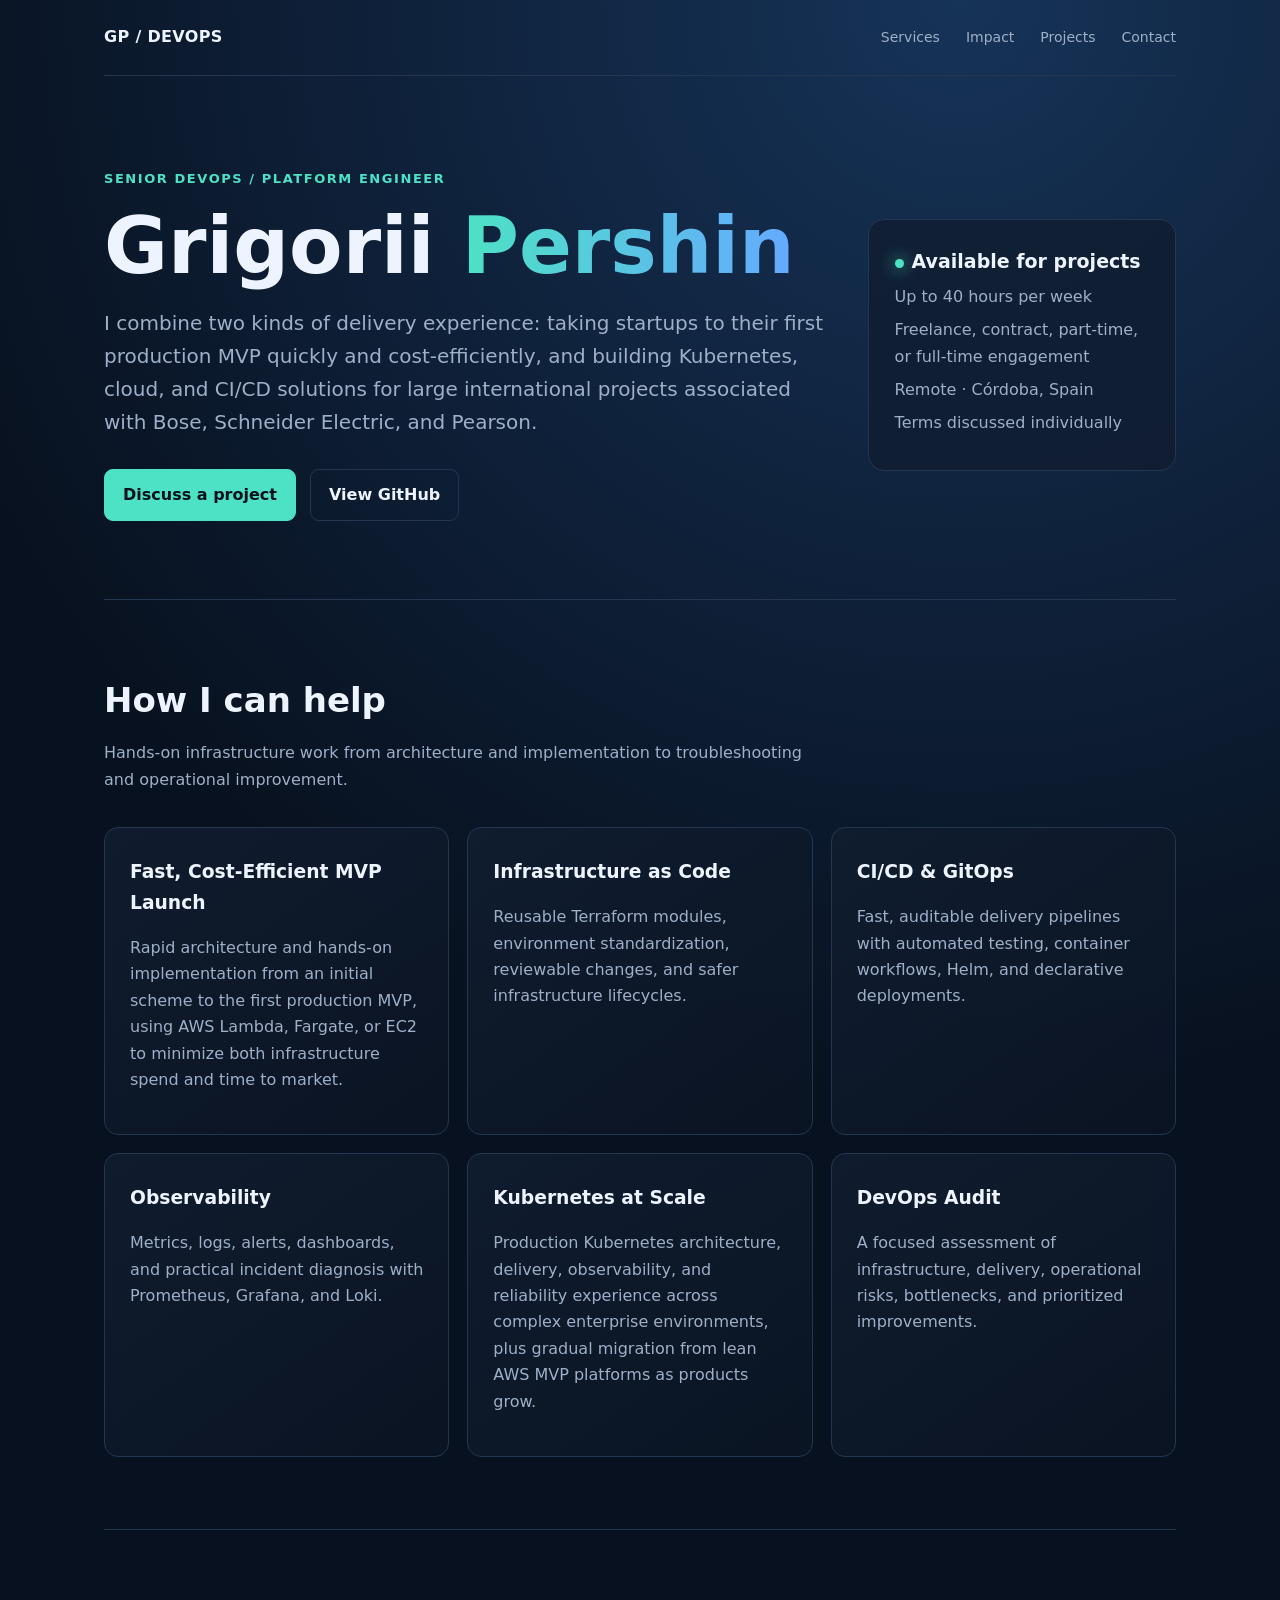
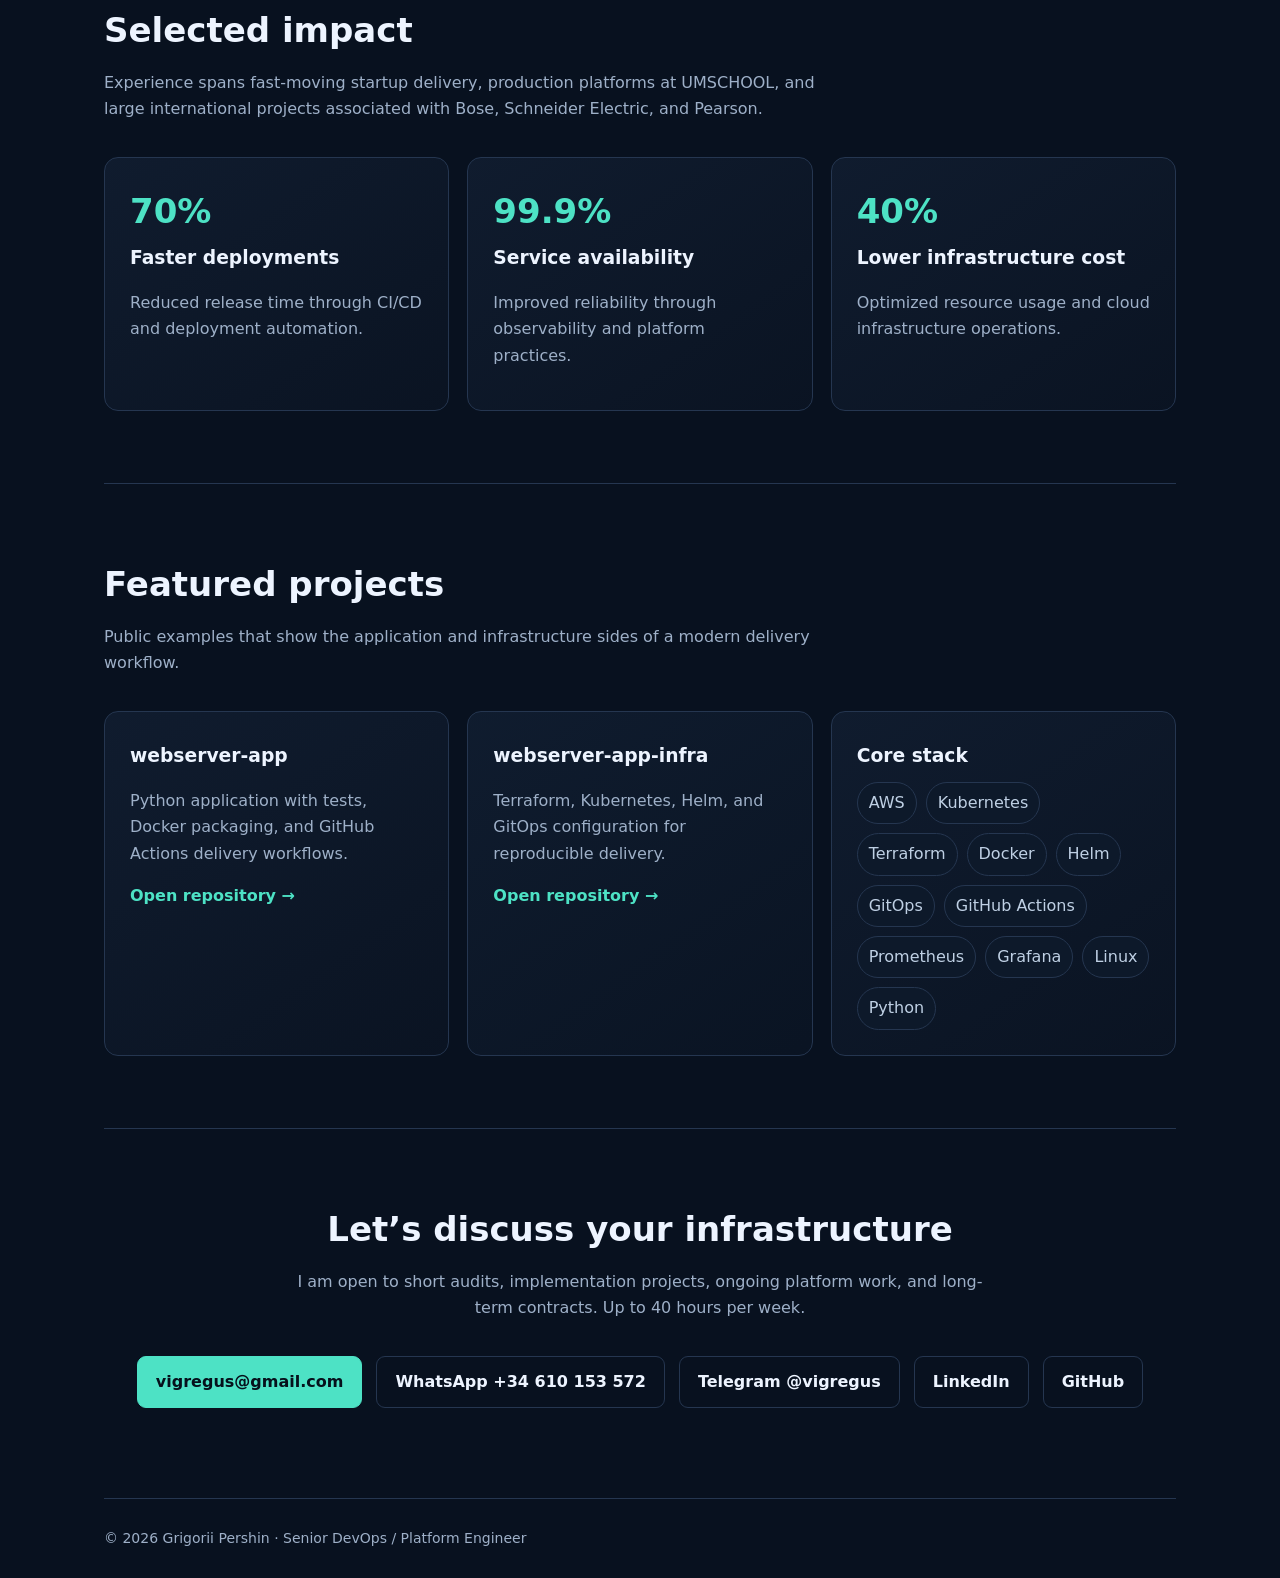
==== index.html @ 8f8af5b8 "Add direct WhatsApp contact" ====
<!doctype html>
<html lang="en">
<head>
  <meta charset="utf-8">
  <meta name="viewport" content="width=device-width,initial-scale=1">
  <meta name="description" content="Grigorii Pershin helps startups launch cost-efficient AWS MVPs fast and delivers enterprise Kubernetes, Terraform, CI/CD, GitOps, and platform engineering solutions.">
  <meta name="keywords" content="DevOps engineer, Platform Engineer, AWS MVP, Kubernetes consultant, Terraform, GitOps, CI/CD, AWS Lambda, AWS Fargate, EC2, cloud cost optimization, startup infrastructure">
  <meta name="author" content="Grigorii Pershin">
  <meta name="robots" content="index,follow,max-image-preview:large,max-snippet:-1,max-video-preview:-1">
  <link rel="canonical" href="https://vigregus.github.io/">
  <meta property="og:type" content="website">
  <meta property="og:url" content="https://vigregus.github.io/">
  <meta property="og:title" content="Grigorii Pershin — DevOps & Platform Engineer">
  <meta property="og:description" content="Fast, cost-efficient AWS MVP launches and enterprise Kubernetes platform engineering.">
  <meta property="og:site_name" content="Grigorii Pershin DevOps Portfolio">
  <meta name="twitter:card" content="summary">
  <meta name="twitter:title" content="Grigorii Pershin — DevOps & Platform Engineer">
  <meta name="twitter:description" content="Fast, cost-efficient AWS MVP launches and enterprise Kubernetes platform engineering.">
  <title>Grigorii Pershin — DevOps & Platform Engineer</title>
  <script type="application/ld+json">
  {
    "@context": "https://schema.org",
    "@type": ["Person", "ProfessionalService"],
    "name": "Grigorii Pershin",
    "url": "https://vigregus.github.io/",
    "email": "mailto:vigregus@gmail.com",
    "jobTitle": "Senior DevOps / Platform Engineer",
    "address": {"@type": "PostalAddress", "addressLocality": "Córdoba", "addressCountry": "ES"},
    "sameAs": ["https://github.com/vigregus", "https://www.linkedin.com/in/grigoriypershin/", "https://t.me/vigregus"],
    "knowsAbout": ["AWS", "AWS Lambda", "AWS Fargate", "Amazon EC2", "Kubernetes", "Terraform", "GitOps", "CI/CD", "Cloud cost optimization", "Platform engineering", "Observability"],
    "description": "Senior DevOps and Platform Engineer helping startups reach production MVP quickly with minimal AWS infrastructure cost and delivering Kubernetes solutions for complex enterprise environments.",
    "areaServed": "Worldwide",
    "availableLanguage": ["English", "Russian"]
  }
  </script>
  <style>
    :root{--bg:#08111f;--panel:#101d30;--text:#edf4ff;--muted:#9eb0c8;--line:#253650;--cyan:#4de2c5;--blue:#65a9ff;--max:1120px}*{box-sizing:border-box}html{scroll-behavior:smooth}body{margin:0;background:radial-gradient(circle at 75% 0,#163358 0,transparent 33%),var(--bg);color:var(--text);font:16px/1.65 Inter,ui-sans-serif,system-ui,-apple-system,BlinkMacSystemFont,"Segoe UI",sans-serif}a{color:inherit;text-decoration:none}.wrap{max-width:var(--max);margin:auto;padding:0 24px}nav{height:76px;display:flex;align-items:center;justify-content:space-between;border-bottom:1px solid var(--line)}.brand{font-weight:800;letter-spacing:.02em}.navlinks{display:flex;gap:26px;color:var(--muted);font-size:14px}.hero{padding:92px 0 78px;display:grid;grid-template-columns:1.4fr .6fr;gap:44px;align-items:center}.eyebrow{color:var(--cyan);font-weight:700;letter-spacing:.12em;text-transform:uppercase;font-size:13px}.hero h1{font-size:clamp(42px,7vw,78px);line-height:1.02;margin:18px 0}.gradient{background:linear-gradient(90deg,var(--cyan),var(--blue));-webkit-background-clip:text;color:transparent}.lead{max-width:760px;color:var(--muted);font-size:20px}.buttons{display:flex;gap:14px;flex-wrap:wrap;margin-top:30px}.btn{padding:12px 18px;border-radius:9px;border:1px solid var(--line);font-weight:700}.btn.primary{background:var(--cyan);border-color:var(--cyan);color:#06111c}.status{padding:26px;border:1px solid var(--line);background:rgba(16,29,48,.82);border-radius:16px}.status b{display:block;font-size:19px}.status p{color:var(--muted);margin:7px 0}.dot{display:inline-block;width:9px;height:9px;border-radius:50%;background:var(--cyan);box-shadow:0 0 16px var(--cyan);margin-right:8px}section{padding:72px 0;border-top:1px solid var(--line)}h2{font-size:34px;margin:0 0 12px}.section-intro{color:var(--muted);max-width:720px;margin:0 0 34px}.grid{display:grid;grid-template-columns:repeat(3,1fr);gap:18px}.card{padding:25px;border:1px solid var(--line);border-radius:14px;background:linear-gradient(145deg,rgba(16,29,48,.92),rgba(10,20,35,.92))}.card h3{margin:4px 0 10px}.card p,.card li{color:var(--muted)}.card ul{padding-left:18px}.metric{font-size:34px;font-weight:800;color:var(--cyan)}.tags{display:flex;flex-wrap:wrap;gap:9px}.tag{padding:7px 11px;border:1px solid var(--line);border-radius:999px;color:#bfd0e4;background:#0d192a}.project{grid-column:span 1}.project a{color:var(--cyan);font-weight:700}.contact{text-align:center;padding-bottom:90px}.contact .buttons{justify-content:center}footer{padding:28px 0;color:var(--muted);border-top:1px solid var(--line);font-size:14px}@media(max-width:820px){.hero{grid-template-columns:1fr;padding-top:65px}.grid{grid-template-columns:1fr}.navlinks{display:none}}
  </style>
</head>
<body>
  <div class="wrap">
    <nav><a class="brand" href="#top">GP / DEVOPS</a><div class="navlinks"><a href="#services">Services</a><a href="#impact">Impact</a><a href="#projects">Projects</a><a href="#contact">Contact</a></div></nav>
    <main id="top">
      <header class="hero">
        <div><div class="eyebrow">Senior DevOps / Platform Engineer</div><h1>Grigorii <span class="gradient">Pershin</span></h1><p class="lead">I combine two kinds of delivery experience: taking startups to their first production MVP quickly and cost-efficiently, and building Kubernetes, cloud, and CI/CD solutions for large international projects associated with Bose, Schneider Electric, and Pearson.</p><div class="buttons"><a class="btn primary" href="#contact">Discuss a project</a><a class="btn" href="https://github.com/vigregus">View GitHub</a></div></div>
        <aside class="status"><b><span class="dot"></span>Available for projects</b><p>Up to 40 hours per week</p><p>Freelance, contract, part-time, or full-time engagement</p><p>Remote · Córdoba, Spain</p><p>Terms discussed individually</p></aside>
      </header>
      <section id="services"><h2>How I can help</h2><p class="section-intro">Hands-on infrastructure work from architecture and implementation to troubleshooting and operational improvement.</p><div class="grid">
        <article class="card"><h3>Fast, Cost-Efficient MVP Launch</h3><p>Rapid architecture and hands-on implementation from an initial scheme to the first production MVP, using AWS Lambda, Fargate, or EC2 to minimize both infrastructure spend and time to market.</p></article>
        <article class="card"><h3>Infrastructure as Code</h3><p>Reusable Terraform modules, environment standardization, reviewable changes, and safer infrastructure lifecycles.</p></article>
        <article class="card"><h3>CI/CD & GitOps</h3><p>Fast, auditable delivery pipelines with automated testing, container workflows, Helm, and declarative deployments.</p></article>
        <article class="card"><h3>Observability</h3><p>Metrics, logs, alerts, dashboards, and practical incident diagnosis with Prometheus, Grafana, and Loki.</p></article>
        <article class="card"><h3>Kubernetes at Scale</h3><p>Production Kubernetes architecture, delivery, observability, and reliability experience across complex enterprise environments, plus gradual migration from lean AWS MVP platforms as products grow.</p></article>
        <article class="card"><h3>DevOps Audit</h3><p>A focused assessment of infrastructure, delivery, operational risks, bottlenecks, and prioritized improvements.</p></article>
      </div></section>
      <section id="impact"><h2>Selected impact</h2><p class="section-intro">Experience spans fast-moving startup delivery, production platforms at UMSCHOOL, and large international projects associated with Bose, Schneider Electric, and Pearson.</p><div class="grid">
        <article class="card"><div class="metric">70%</div><h3>Faster deployments</h3><p>Reduced release time through CI/CD and deployment automation.</p></article>
        <article class="card"><div class="metric">99.9%</div><h3>Service availability</h3><p>Improved reliability through observability and platform practices.</p></article>
        <article class="card"><div class="metric">40%</div><h3>Lower infrastructure cost</h3><p>Optimized resource usage and cloud infrastructure operations.</p></article>
      </div></section>
      <section id="projects"><h2>Featured projects</h2><p class="section-intro">Public examples that show the application and infrastructure sides of a modern delivery workflow.</p><div class="grid">
        <article class="card project"><h3>webserver-app</h3><p>Python application with tests, Docker packaging, and GitHub Actions delivery workflows.</p><a href="https://github.com/vigregus/webserver-app">Open repository →</a></article>
        <article class="card project"><h3>webserver-app-infra</h3><p>Terraform, Kubernetes, Helm, and GitOps configuration for reproducible delivery.</p><a href="https://github.com/vigregus/webserver-app-infra">Open repository →</a></article>
        <article class="card"><h3>Core stack</h3><div class="tags"><span class="tag">AWS</span><span class="tag">Kubernetes</span><span class="tag">Terraform</span><span class="tag">Docker</span><span class="tag">Helm</span><span class="tag">GitOps</span><span class="tag">GitHub Actions</span><span class="tag">Prometheus</span><span class="tag">Grafana</span><span class="tag">Linux</span><span class="tag">Python</span></div></article>
      </div></section>
      <section id="contact" class="contact"><h2>Let’s discuss your infrastructure</h2><p class="section-intro" style="margin-left:auto;margin-right:auto">I am open to short audits, implementation projects, ongoing platform work, and long-term contracts. Up to 40 hours per week.</p><div class="buttons"><a class="btn primary" href="mailto:vigregus@gmail.com">vigregus@gmail.com</a><a class="btn" href="https://wa.me/34610153572">WhatsApp +34 610 153 572</a><a class="btn" href="https://t.me/vigregus">Telegram @vigregus</a><a class="btn" href="https://www.linkedin.com/in/grigoriypershin">LinkedIn</a><a class="btn" href="https://github.com/vigregus">GitHub</a></div></section>
    </main>
    <footer>© 2026 Grigorii Pershin · Senior DevOps / Platform Engineer</footer>
  </div>
</body>
</html>
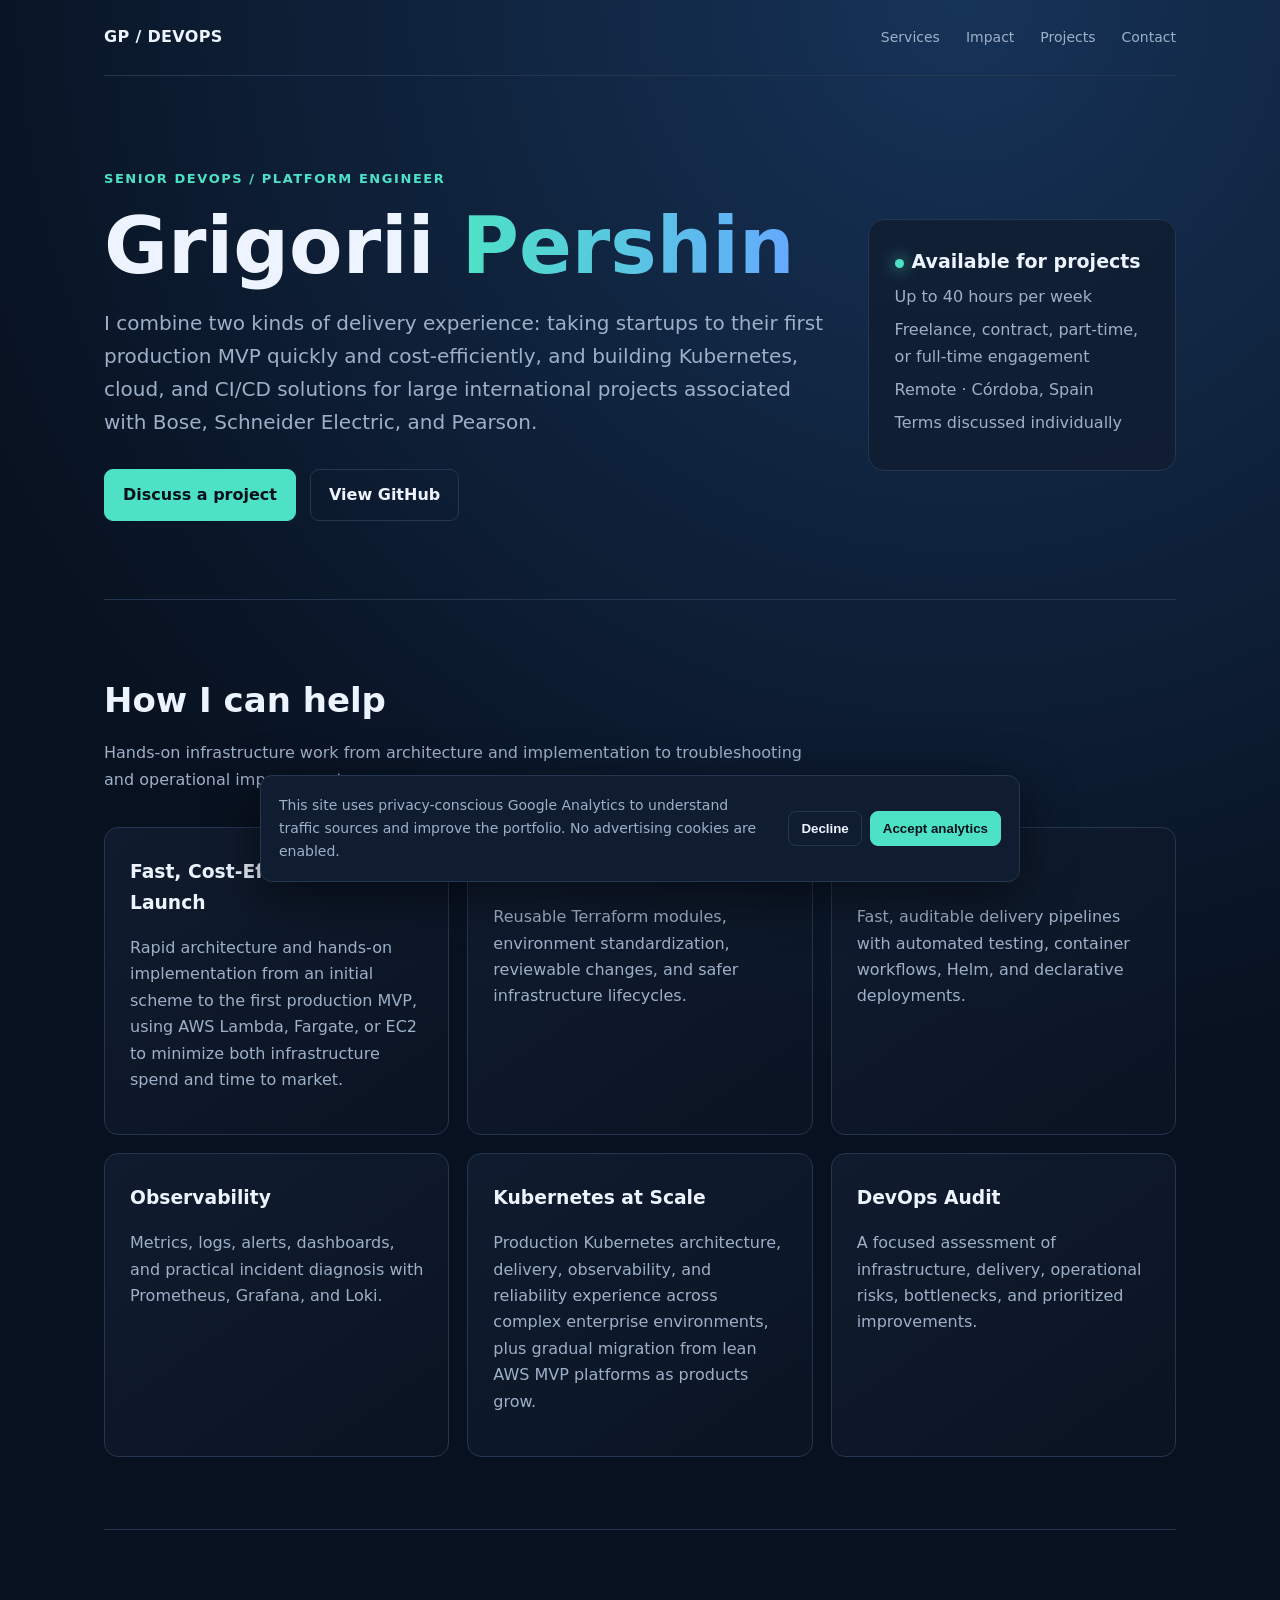
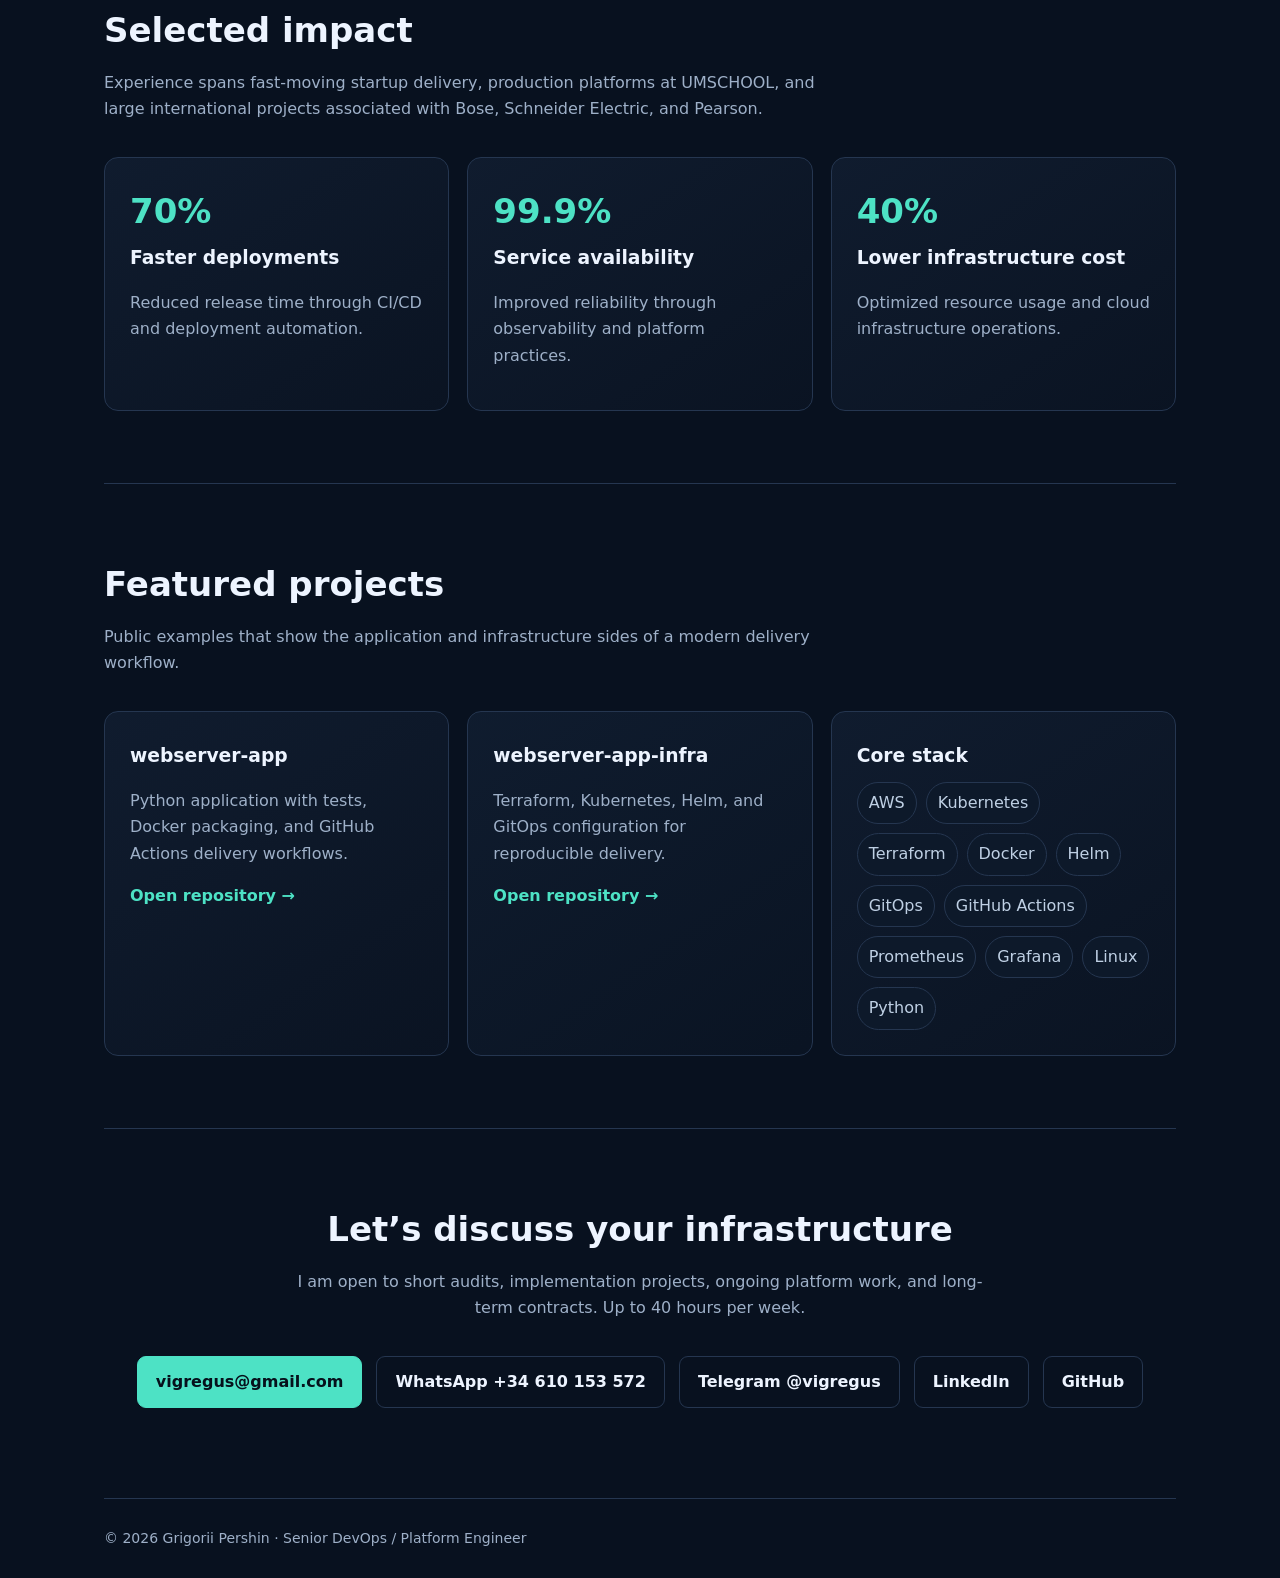
==== commit 84773655: "Add GA4 analytics with consent and contact events" ====
--- a/index.html
+++ b/index.html
@@ -33,8 +33,25 @@
     "availableLanguage": ["English", "Russian"]
   }
   </script>
+  <!-- Google tag (gtag.js) with Consent Mode -->
+  <script>
+    window.dataLayer = window.dataLayer || [];
+    function gtag(){dataLayer.push(arguments);}
+    gtag('consent', 'default', {
+      ad_storage: 'denied',
+      analytics_storage: 'denied',
+      ad_user_data: 'denied',
+      ad_personalization: 'denied'
+    });
+    if (localStorage.getItem('analytics_consent') === 'granted') {
+      gtag('consent', 'update', {analytics_storage: 'granted'});
+    }
+    gtag('js', new Date());
+    gtag('config', 'G-XRSKZ8BVP9', {anonymize_ip: true});
+  </script>
+  <script async src="https://www.googletagmanager.com/gtag/js?id=G-XRSKZ8BVP9"></script>
   <style>
-    :root{--bg:#08111f;--panel:#101d30;--text:#edf4ff;--muted:#9eb0c8;--line:#253650;--cyan:#4de2c5;--blue:#65a9ff;--max:1120px}*{box-sizing:border-box}html{scroll-behavior:smooth}body{margin:0;background:radial-gradient(circle at 75% 0,#163358 0,transparent 33%),var(--bg);color:var(--text);font:16px/1.65 Inter,ui-sans-serif,system-ui,-apple-system,BlinkMacSystemFont,"Segoe UI",sans-serif}a{color:inherit;text-decoration:none}.wrap{max-width:var(--max);margin:auto;padding:0 24px}nav{height:76px;display:flex;align-items:center;justify-content:space-between;border-bottom:1px solid var(--line)}.brand{font-weight:800;letter-spacing:.02em}.navlinks{display:flex;gap:26px;color:var(--muted);font-size:14px}.hero{padding:92px 0 78px;display:grid;grid-template-columns:1.4fr .6fr;gap:44px;align-items:center}.eyebrow{color:var(--cyan);font-weight:700;letter-spacing:.12em;text-transform:uppercase;font-size:13px}.hero h1{font-size:clamp(42px,7vw,78px);line-height:1.02;margin:18px 0}.gradient{background:linear-gradient(90deg,var(--cyan),var(--blue));-webkit-background-clip:text;color:transparent}.lead{max-width:760px;color:var(--muted);font-size:20px}.buttons{display:flex;gap:14px;flex-wrap:wrap;margin-top:30px}.btn{padding:12px 18px;border-radius:9px;border:1px solid var(--line);font-weight:700}.btn.primary{background:var(--cyan);border-color:var(--cyan);color:#06111c}.status{padding:26px;border:1px solid var(--line);background:rgba(16,29,48,.82);border-radius:16px}.status b{display:block;font-size:19px}.status p{color:var(--muted);margin:7px 0}.dot{display:inline-block;width:9px;height:9px;border-radius:50%;background:var(--cyan);box-shadow:0 0 16px var(--cyan);margin-right:8px}section{padding:72px 0;border-top:1px solid var(--line)}h2{font-size:34px;margin:0 0 12px}.section-intro{color:var(--muted);max-width:720px;margin:0 0 34px}.grid{display:grid;grid-template-columns:repeat(3,1fr);gap:18px}.card{padding:25px;border:1px solid var(--line);border-radius:14px;background:linear-gradient(145deg,rgba(16,29,48,.92),rgba(10,20,35,.92))}.card h3{margin:4px 0 10px}.card p,.card li{color:var(--muted)}.card ul{padding-left:18px}.metric{font-size:34px;font-weight:800;color:var(--cyan)}.tags{display:flex;flex-wrap:wrap;gap:9px}.tag{padding:7px 11px;border:1px solid var(--line);border-radius:999px;color:#bfd0e4;background:#0d192a}.project{grid-column:span 1}.project a{color:var(--cyan);font-weight:700}.contact{text-align:center;padding-bottom:90px}.contact .buttons{justify-content:center}footer{padding:28px 0;color:var(--muted);border-top:1px solid var(--line);font-size:14px}@media(max-width:820px){.hero{grid-template-columns:1fr;padding-top:65px}.grid{grid-template-columns:1fr}.navlinks{display:none}}
+    :root{--bg:#08111f;--panel:#101d30;--text:#edf4ff;--muted:#9eb0c8;--line:#253650;--cyan:#4de2c5;--blue:#65a9ff;--max:1120px}*{box-sizing:border-box}html{scroll-behavior:smooth}body{margin:0;background:radial-gradient(circle at 75% 0,#163358 0,transparent 33%),var(--bg);color:var(--text);font:16px/1.65 Inter,ui-sans-serif,system-ui,-apple-system,BlinkMacSystemFont,"Segoe UI",sans-serif}a{color:inherit;text-decoration:none}.wrap{max-width:var(--max);margin:auto;padding:0 24px}nav{height:76px;display:flex;align-items:center;justify-content:space-between;border-bottom:1px solid var(--line)}.brand{font-weight:800;letter-spacing:.02em}.navlinks{display:flex;gap:26px;color:var(--muted);font-size:14px}.hero{padding:92px 0 78px;display:grid;grid-template-columns:1.4fr .6fr;gap:44px;align-items:center}.eyebrow{color:var(--cyan);font-weight:700;letter-spacing:.12em;text-transform:uppercase;font-size:13px}.hero h1{font-size:clamp(42px,7vw,78px);line-height:1.02;margin:18px 0}.gradient{background:linear-gradient(90deg,var(--cyan),var(--blue));-webkit-background-clip:text;color:transparent}.lead{max-width:760px;color:var(--muted);font-size:20px}.buttons{display:flex;gap:14px;flex-wrap:wrap;margin-top:30px}.btn{padding:12px 18px;border-radius:9px;border:1px solid var(--line);font-weight:700}.btn.primary{background:var(--cyan);border-color:var(--cyan);color:#06111c}.status{padding:26px;border:1px solid var(--line);background:rgba(16,29,48,.82);border-radius:16px}.status b{display:block;font-size:19px}.status p{color:var(--muted);margin:7px 0}.dot{display:inline-block;width:9px;height:9px;border-radius:50%;background:var(--cyan);box-shadow:0 0 16px var(--cyan);margin-right:8px}section{padding:72px 0;border-top:1px solid var(--line)}h2{font-size:34px;margin:0 0 12px}.section-intro{color:var(--muted);max-width:720px;margin:0 0 34px}.grid{display:grid;grid-template-columns:repeat(3,1fr);gap:18px}.card{padding:25px;border:1px solid var(--line);border-radius:14px;background:linear-gradient(145deg,rgba(16,29,48,.92),rgba(10,20,35,.92))}.card h3{margin:4px 0 10px}.card p,.card li{color:var(--muted)}.card ul{padding-left:18px}.metric{font-size:34px;font-weight:800;color:var(--cyan)}.tags{display:flex;flex-wrap:wrap;gap:9px}.tag{padding:7px 11px;border:1px solid var(--line);border-radius:999px;color:#bfd0e4;background:#0d192a}.project{grid-column:span 1}.project a{color:var(--cyan);font-weight:700}.contact{text-align:center;padding-bottom:90px}.contact .buttons{justify-content:center}footer{padding:28px 0;color:var(--muted);border-top:1px solid var(--line);font-size:14px}.consent{position:fixed;left:18px;right:18px;bottom:18px;z-index:20;max-width:760px;margin:auto;padding:18px;border:1px solid var(--line);border-radius:12px;background:#101d30;box-shadow:0 14px 50px #0008;display:none;align-items:center;gap:18px}.consent p{margin:0;color:var(--muted);font-size:14px}.consent-actions{display:flex;gap:8px;flex-shrink:0}.consent button{cursor:pointer;color:var(--text);background:transparent;border:1px solid var(--line);border-radius:8px;padding:9px 12px;font-weight:700}.consent .accept{background:var(--cyan);border-color:var(--cyan);color:#06111c}@media(max-width:820px){.hero{grid-template-columns:1fr;padding-top:65px}.grid{grid-template-columns:1fr}.navlinks{display:none}.consent{align-items:stretch;flex-direction:column}.consent-actions{width:100%}.consent button{flex:1}}
   </style>
 </head>
 <body>
@@ -67,5 +84,34 @@
     </main>
     <footer>© 2026 Grigorii Pershin · Senior DevOps / Platform Engineer</footer>
   </div>
+  <aside class="consent" id="analytics-consent" aria-label="Analytics consent">
+    <p>This site uses privacy-conscious Google Analytics to understand traffic sources and improve the portfolio. No advertising cookies are enabled.</p>
+    <div class="consent-actions"><button id="analytics-reject">Decline</button><button class="accept" id="analytics-accept">Accept analytics</button></div>
+  </aside>
+  <script>
+    (function () {
+      var choice = localStorage.getItem('analytics_consent');
+      var banner = document.getElementById('analytics-consent');
+      if (!choice) banner.style.display = 'flex';
+      document.getElementById('analytics-accept').addEventListener('click', function () {
+        localStorage.setItem('analytics_consent', 'granted');
+        gtag('consent', 'update', {analytics_storage: 'granted'});
+        gtag('event', 'analytics_consent_granted');
+        banner.style.display = 'none';
+      });
+      document.getElementById('analytics-reject').addEventListener('click', function () {
+        localStorage.setItem('analytics_consent', 'denied');
+        gtag('consent', 'update', {analytics_storage: 'denied'});
+        banner.style.display = 'none';
+      });
+      document.addEventListener('click', function (event) {
+        var link = event.target.closest('a');
+        if (!link || localStorage.getItem('analytics_consent') !== 'granted') return;
+        var href = link.getAttribute('href') || '';
+        var channel = href.indexOf('mailto:') === 0 ? 'email' : href.indexOf('wa.me') > -1 ? 'whatsapp' : href.indexOf('t.me') > -1 ? 'telegram' : href.indexOf('linkedin.com') > -1 ? 'linkedin' : href.indexOf('github.com') > -1 ? 'github' : href.indexOf('#contact') === 0 ? 'contact_cta' : '';
+        if (channel) gtag('event', 'contact_click', {contact_channel: channel, link_url: href});
+      });
+    }());
+  </script>
 </body>
 </html>
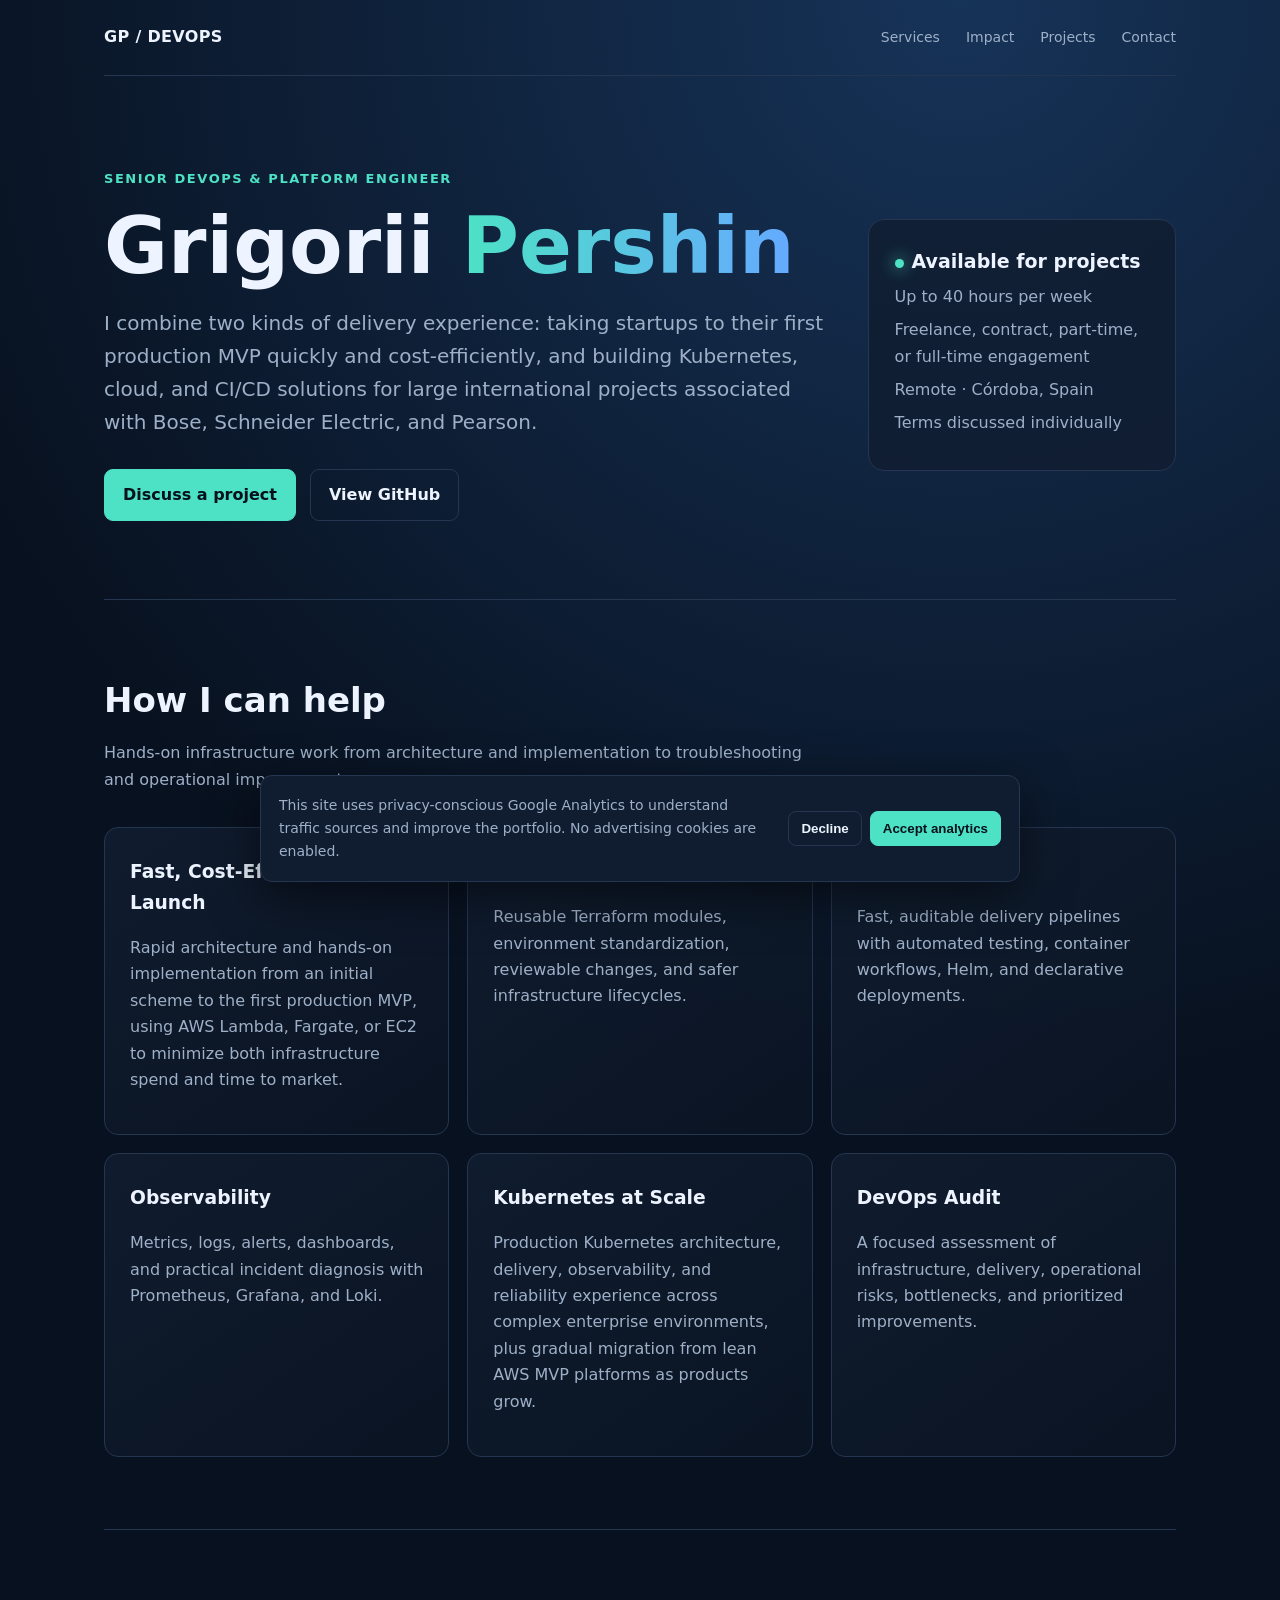
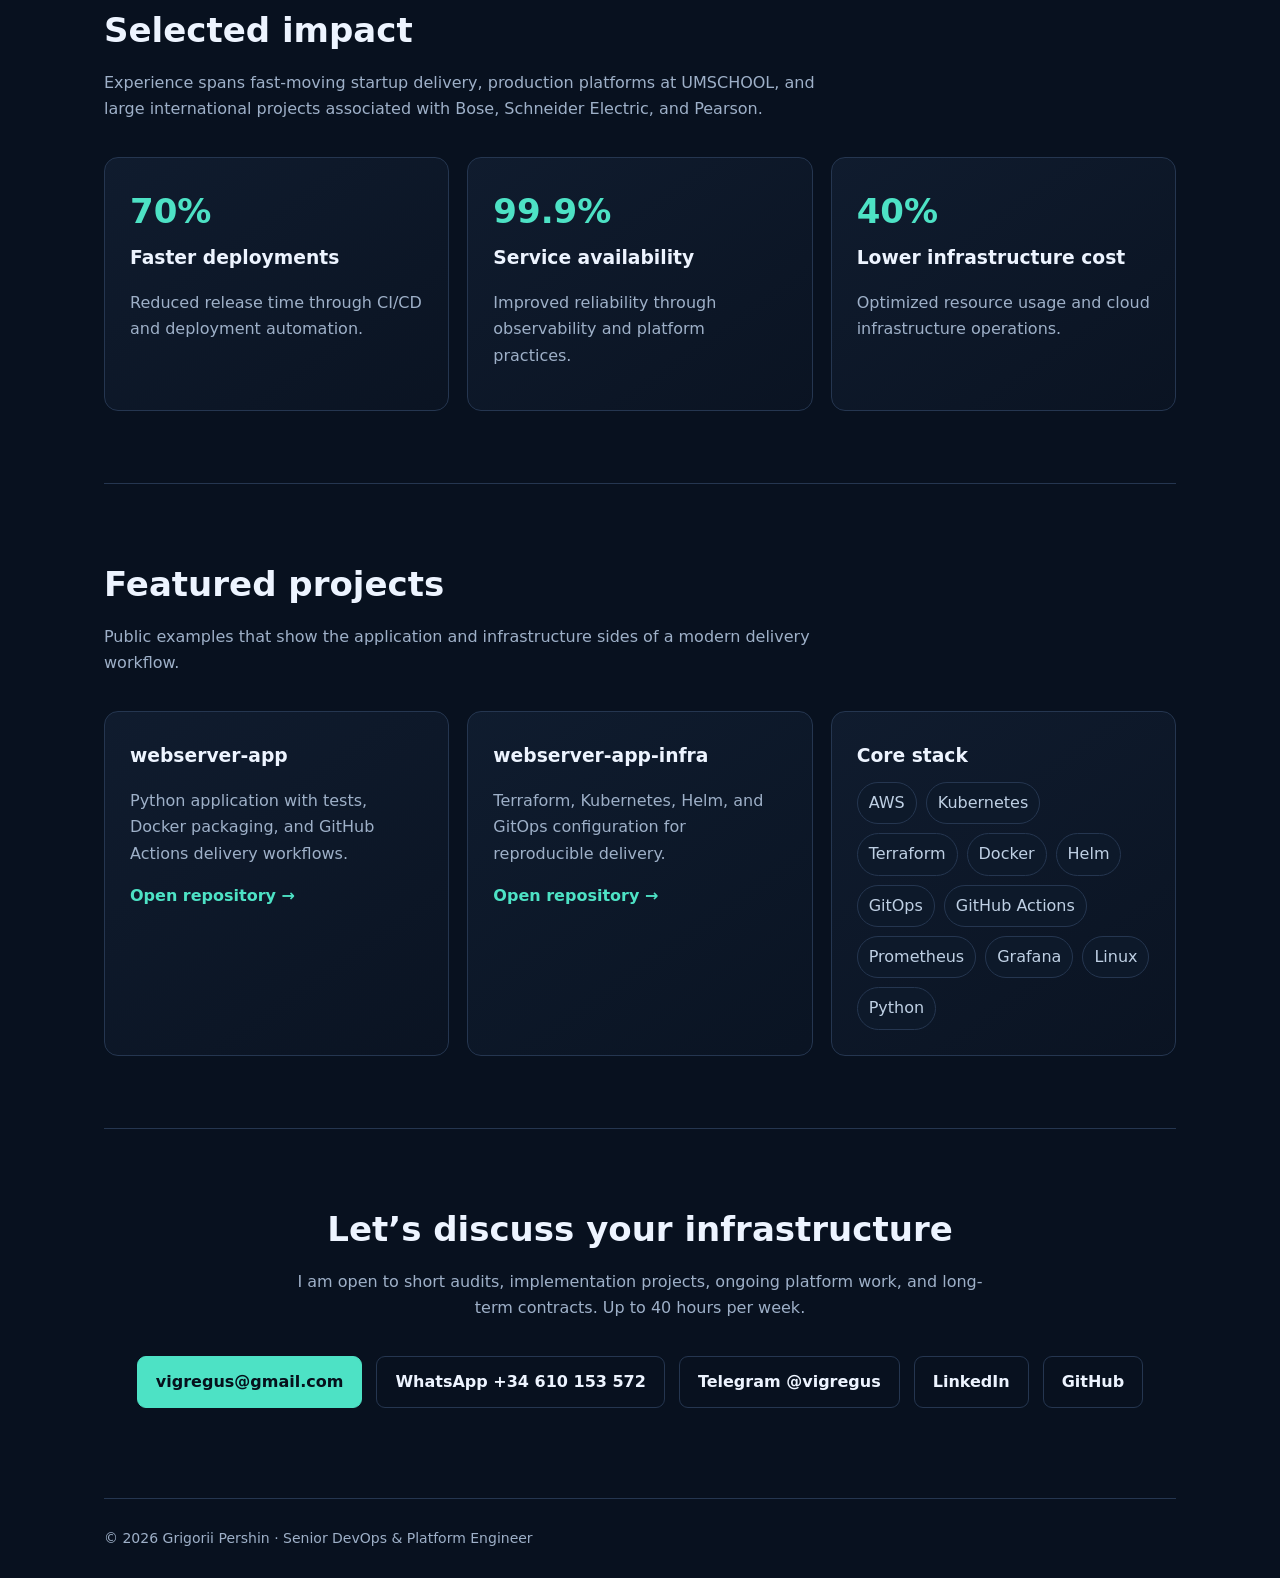
==== commit 52e834d2: "Update job title to Senior DevOps & Platform Engineer" ====
--- a/index.html
+++ b/index.html
@@ -10,13 +10,13 @@
   <link rel="canonical" href="https://vigregus.github.io/">
   <meta property="og:type" content="website">
   <meta property="og:url" content="https://vigregus.github.io/">
-  <meta property="og:title" content="Grigorii Pershin — DevOps & Platform Engineer">
+  <meta property="og:title" content="Grigorii Pershin — Senior DevOps & Platform Engineer">
   <meta property="og:description" content="Fast, cost-efficient AWS MVP launches and enterprise Kubernetes platform engineering.">
   <meta property="og:site_name" content="Grigorii Pershin DevOps Portfolio">
   <meta name="twitter:card" content="summary">
-  <meta name="twitter:title" content="Grigorii Pershin — DevOps & Platform Engineer">
+  <meta name="twitter:title" content="Grigorii Pershin — Senior DevOps & Platform Engineer">
   <meta name="twitter:description" content="Fast, cost-efficient AWS MVP launches and enterprise Kubernetes platform engineering.">
-  <title>Grigorii Pershin — DevOps & Platform Engineer</title>
+  <title>Grigorii Pershin — Senior DevOps & Platform Engineer</title>
   <script type="application/ld+json">
   {
     "@context": "https://schema.org",
@@ -24,7 +24,7 @@
     "name": "Grigorii Pershin",
     "url": "https://vigregus.github.io/",
     "email": "mailto:vigregus@gmail.com",
-    "jobTitle": "Senior DevOps / Platform Engineer",
+    "jobTitle": "Senior DevOps & Platform Engineer",
     "address": {"@type": "PostalAddress", "addressLocality": "Córdoba", "addressCountry": "ES"},
     "sameAs": ["https://github.com/vigregus", "https://www.linkedin.com/in/grigoriypershin/", "https://t.me/vigregus"],
     "knowsAbout": ["AWS", "AWS Lambda", "AWS Fargate", "Amazon EC2", "Kubernetes", "Terraform", "GitOps", "CI/CD", "Cloud cost optimization", "Platform engineering", "Observability"],
@@ -59,7 +59,7 @@
     <nav><a class="brand" href="#top">GP / DEVOPS</a><div class="navlinks"><a href="#services">Services</a><a href="#impact">Impact</a><a href="#projects">Projects</a><a href="#contact">Contact</a></div></nav>
     <main id="top">
       <header class="hero">
-        <div><div class="eyebrow">Senior DevOps / Platform Engineer</div><h1>Grigorii <span class="gradient">Pershin</span></h1><p class="lead">I combine two kinds of delivery experience: taking startups to their first production MVP quickly and cost-efficiently, and building Kubernetes, cloud, and CI/CD solutions for large international projects associated with Bose, Schneider Electric, and Pearson.</p><div class="buttons"><a class="btn primary" href="#contact">Discuss a project</a><a class="btn" href="https://github.com/vigregus">View GitHub</a></div></div>
+        <div><div class="eyebrow">Senior DevOps &amp; Platform Engineer</div><h1>Grigorii <span class="gradient">Pershin</span></h1><p class="lead">I combine two kinds of delivery experience: taking startups to their first production MVP quickly and cost-efficiently, and building Kubernetes, cloud, and CI/CD solutions for large international projects associated with Bose, Schneider Electric, and Pearson.</p><div class="buttons"><a class="btn primary" href="#contact">Discuss a project</a><a class="btn" href="https://github.com/vigregus">View GitHub</a></div></div>
         <aside class="status"><b><span class="dot"></span>Available for projects</b><p>Up to 40 hours per week</p><p>Freelance, contract, part-time, or full-time engagement</p><p>Remote · Córdoba, Spain</p><p>Terms discussed individually</p></aside>
       </header>
       <section id="services"><h2>How I can help</h2><p class="section-intro">Hands-on infrastructure work from architecture and implementation to troubleshooting and operational improvement.</p><div class="grid">
@@ -82,7 +82,7 @@
       </div></section>
       <section id="contact" class="contact"><h2>Let’s discuss your infrastructure</h2><p class="section-intro" style="margin-left:auto;margin-right:auto">I am open to short audits, implementation projects, ongoing platform work, and long-term contracts. Up to 40 hours per week.</p><div class="buttons"><a class="btn primary" href="mailto:vigregus@gmail.com">vigregus@gmail.com</a><a class="btn" href="https://wa.me/34610153572">WhatsApp +34 610 153 572</a><a class="btn" href="https://t.me/vigregus">Telegram @vigregus</a><a class="btn" href="https://www.linkedin.com/in/grigoriypershin">LinkedIn</a><a class="btn" href="https://github.com/vigregus">GitHub</a></div></section>
     </main>
-    <footer>© 2026 Grigorii Pershin · Senior DevOps / Platform Engineer</footer>
+    <footer>© 2026 Grigorii Pershin · Senior DevOps &amp; Platform Engineer</footer>
   </div>
   <aside class="consent" id="analytics-consent" aria-label="Analytics consent">
     <p>This site uses privacy-conscious Google Analytics to understand traffic sources and improve the portfolio. No advertising cookies are enabled.</p>
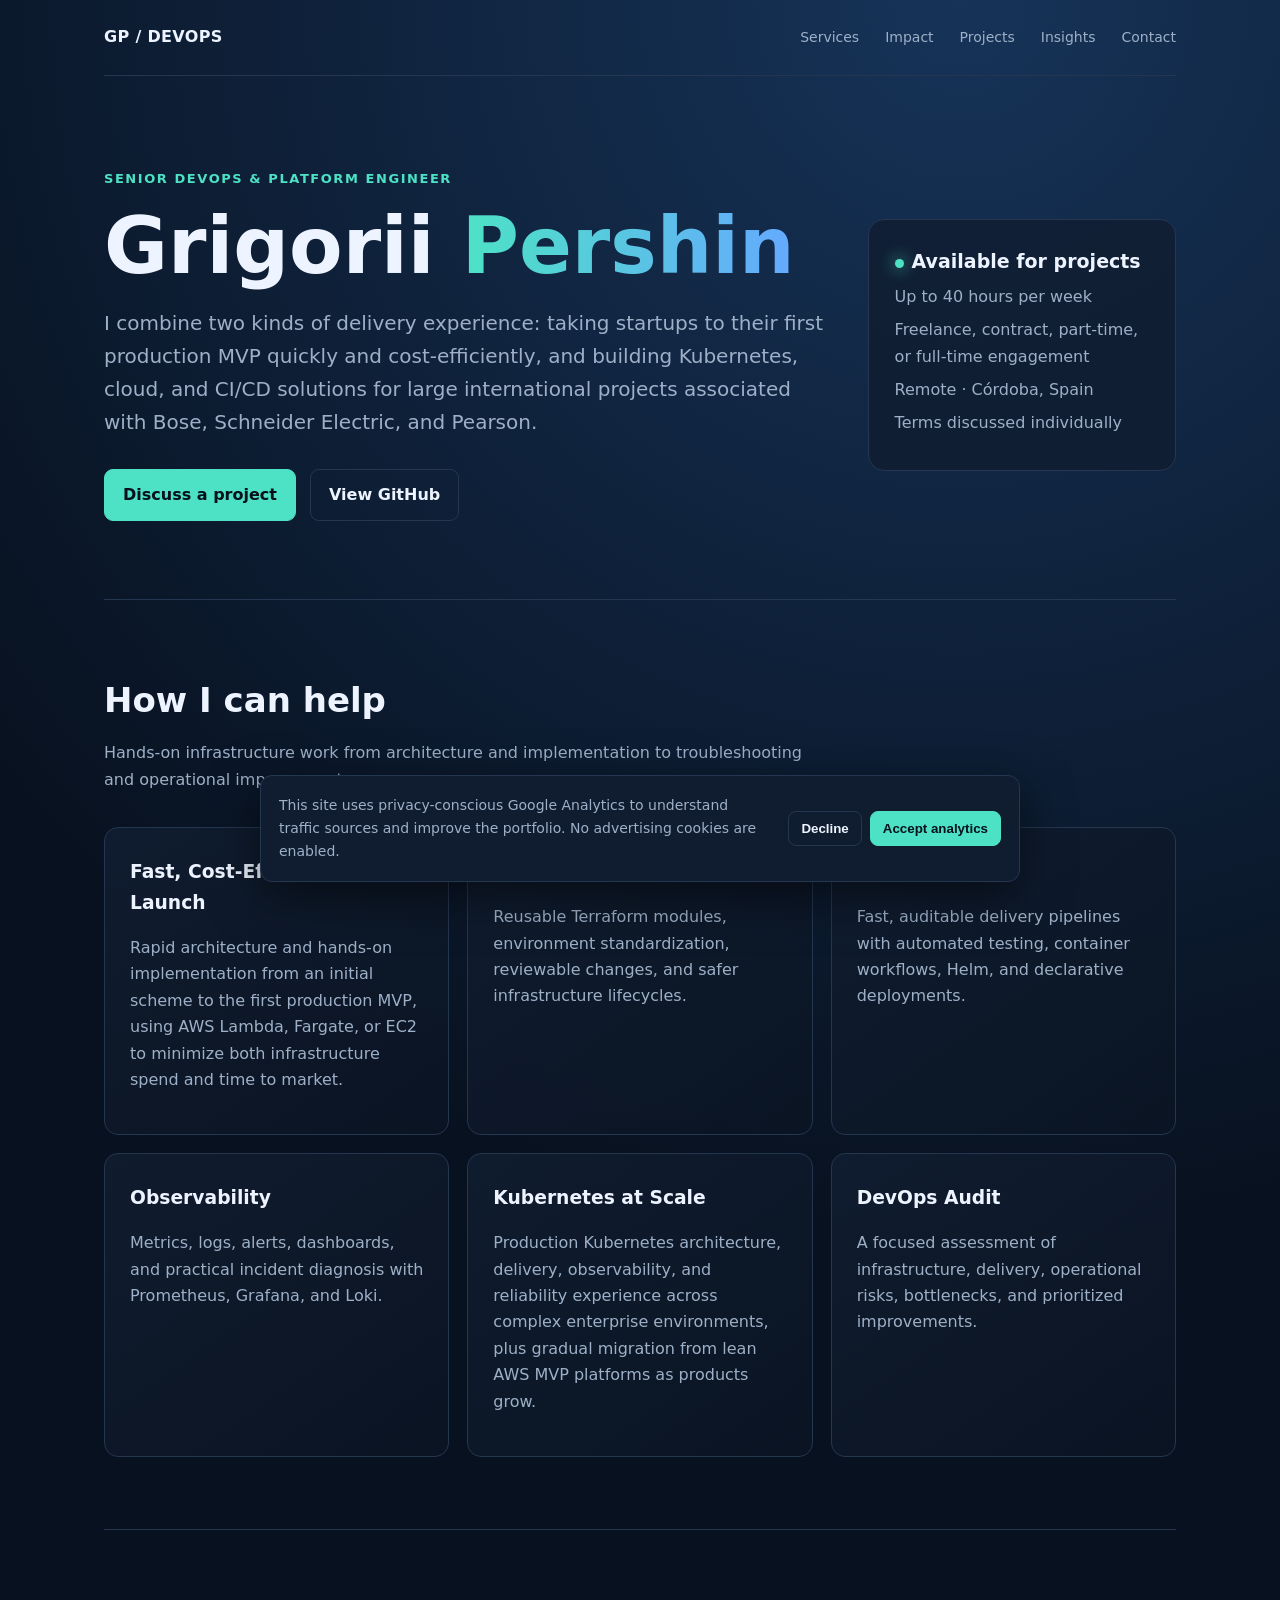
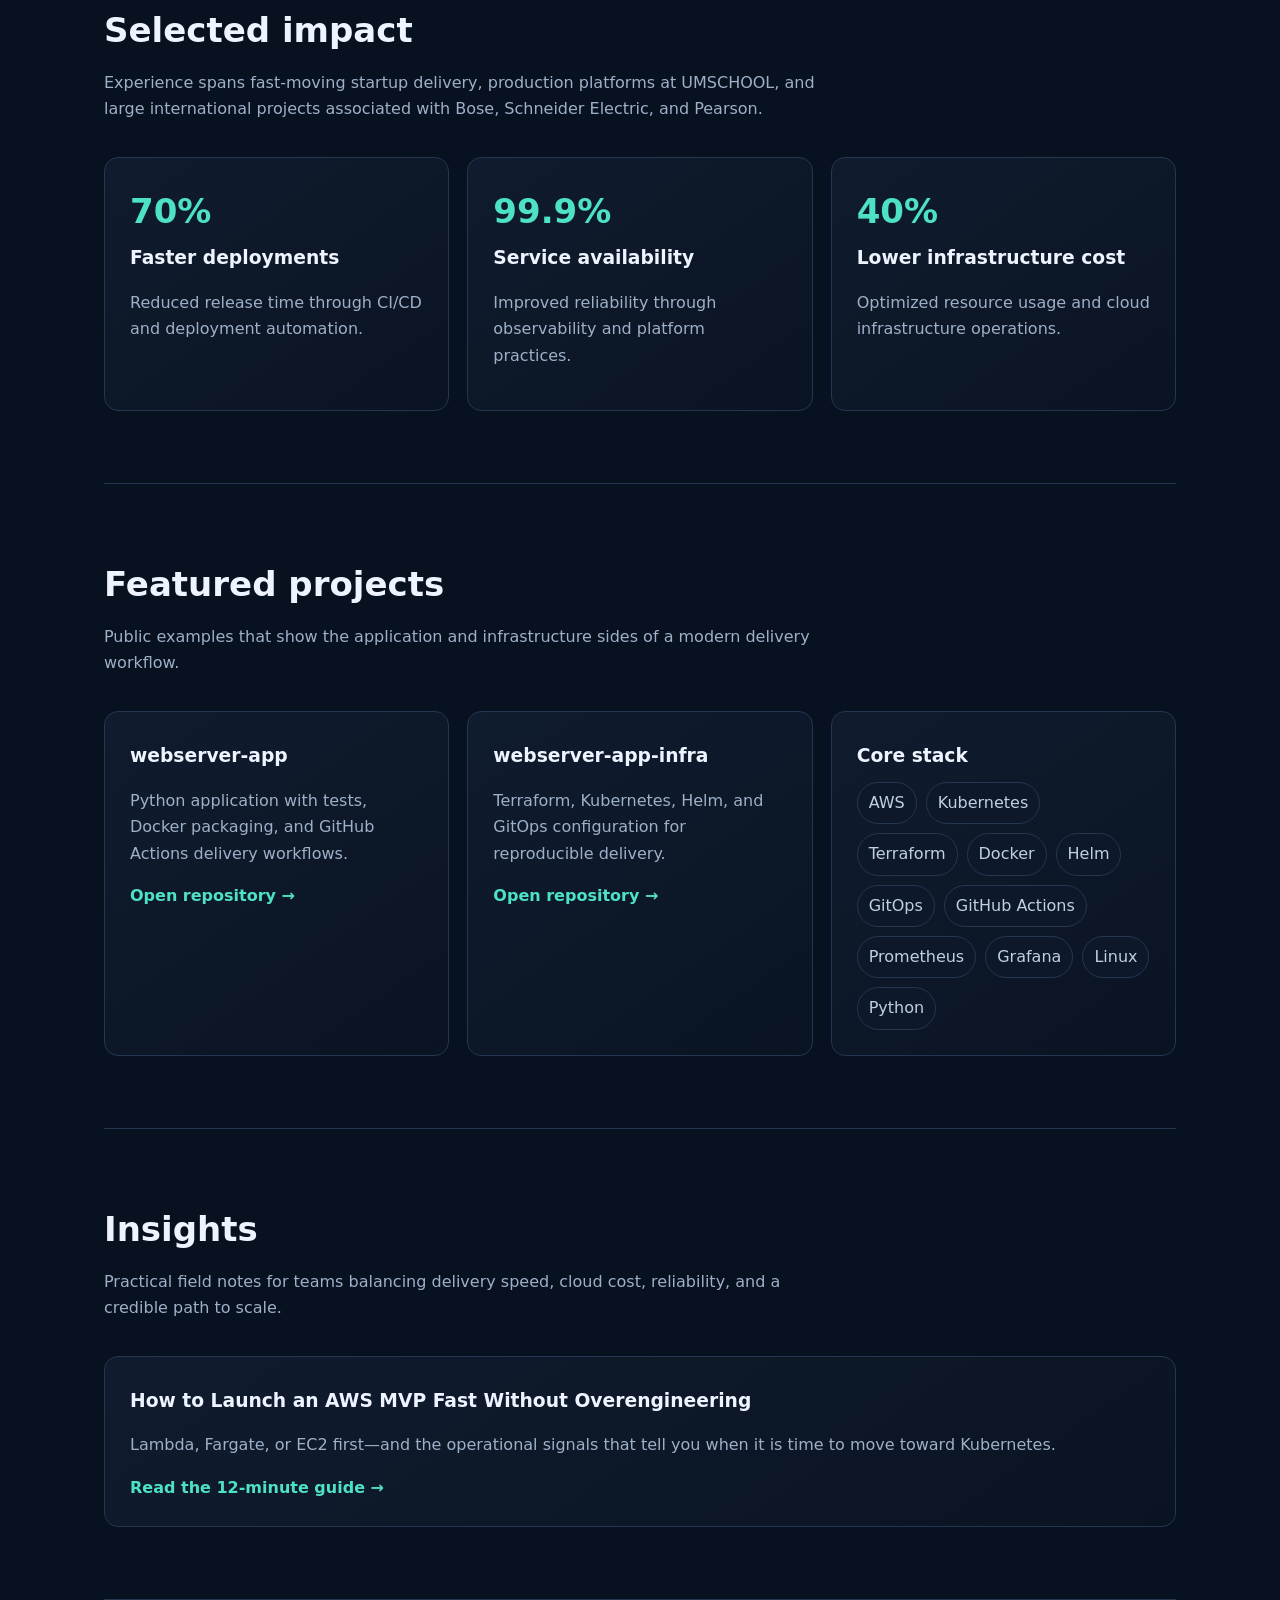
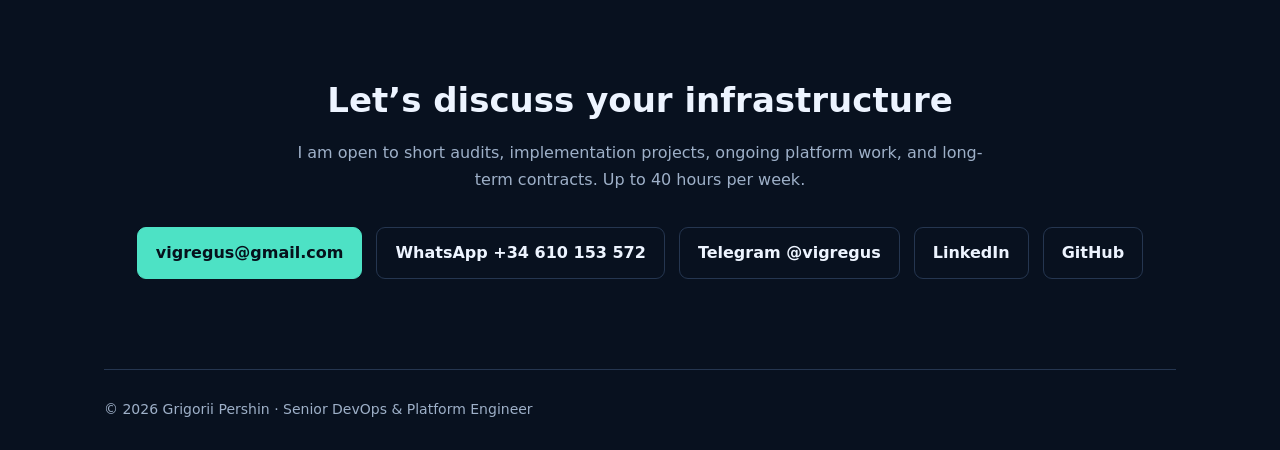
==== commit 216043f3: "Publish AWS MVP architecture article" ====
--- a/index.html
+++ b/index.html
@@ -56,7 +56,7 @@
 </head>
 <body>
   <div class="wrap">
-    <nav><a class="brand" href="#top">GP / DEVOPS</a><div class="navlinks"><a href="#services">Services</a><a href="#impact">Impact</a><a href="#projects">Projects</a><a href="#contact">Contact</a></div></nav>
+    <nav><a class="brand" href="#top">GP / DEVOPS</a><div class="navlinks"><a href="#services">Services</a><a href="#impact">Impact</a><a href="#projects">Projects</a><a href="#insights">Insights</a><a href="#contact">Contact</a></div></nav>
     <main id="top">
       <header class="hero">
         <div><div class="eyebrow">Senior DevOps &amp; Platform Engineer</div><h1>Grigorii <span class="gradient">Pershin</span></h1><p class="lead">I combine two kinds of delivery experience: taking startups to their first production MVP quickly and cost-efficiently, and building Kubernetes, cloud, and CI/CD solutions for large international projects associated with Bose, Schneider Electric, and Pearson.</p><div class="buttons"><a class="btn primary" href="#contact">Discuss a project</a><a class="btn" href="https://github.com/vigregus">View GitHub</a></div></div>
@@ -79,6 +79,9 @@
         <article class="card project"><h3>webserver-app</h3><p>Python application with tests, Docker packaging, and GitHub Actions delivery workflows.</p><a href="https://github.com/vigregus/webserver-app">Open repository →</a></article>
         <article class="card project"><h3>webserver-app-infra</h3><p>Terraform, Kubernetes, Helm, and GitOps configuration for reproducible delivery.</p><a href="https://github.com/vigregus/webserver-app-infra">Open repository →</a></article>
         <article class="card"><h3>Core stack</h3><div class="tags"><span class="tag">AWS</span><span class="tag">Kubernetes</span><span class="tag">Terraform</span><span class="tag">Docker</span><span class="tag">Helm</span><span class="tag">GitOps</span><span class="tag">GitHub Actions</span><span class="tag">Prometheus</span><span class="tag">Grafana</span><span class="tag">Linux</span><span class="tag">Python</span></div></article>
+      </div></section>
+      <section id="insights"><h2>Insights</h2><p class="section-intro">Practical field notes for teams balancing delivery speed, cloud cost, reliability, and a credible path to scale.</p><div class="grid">
+        <article class="card" style="grid-column:1/-1"><h3>How to Launch an AWS MVP Fast Without Overengineering</h3><p>Lambda, Fargate, or EC2 first—and the operational signals that tell you when it is time to move toward Kubernetes.</p><a style="color:var(--cyan);font-weight:700" href="aws-mvp-without-overengineering.html">Read the 12-minute guide →</a></article>
       </div></section>
       <section id="contact" class="contact"><h2>Let’s discuss your infrastructure</h2><p class="section-intro" style="margin-left:auto;margin-right:auto">I am open to short audits, implementation projects, ongoing platform work, and long-term contracts. Up to 40 hours per week.</p><div class="buttons"><a class="btn primary" href="mailto:vigregus@gmail.com">vigregus@gmail.com</a><a class="btn" href="https://wa.me/34610153572">WhatsApp +34 610 153 572</a><a class="btn" href="https://t.me/vigregus">Telegram @vigregus</a><a class="btn" href="https://www.linkedin.com/in/grigoriypershin">LinkedIn</a><a class="btn" href="https://github.com/vigregus">GitHub</a></div></section>
     </main>
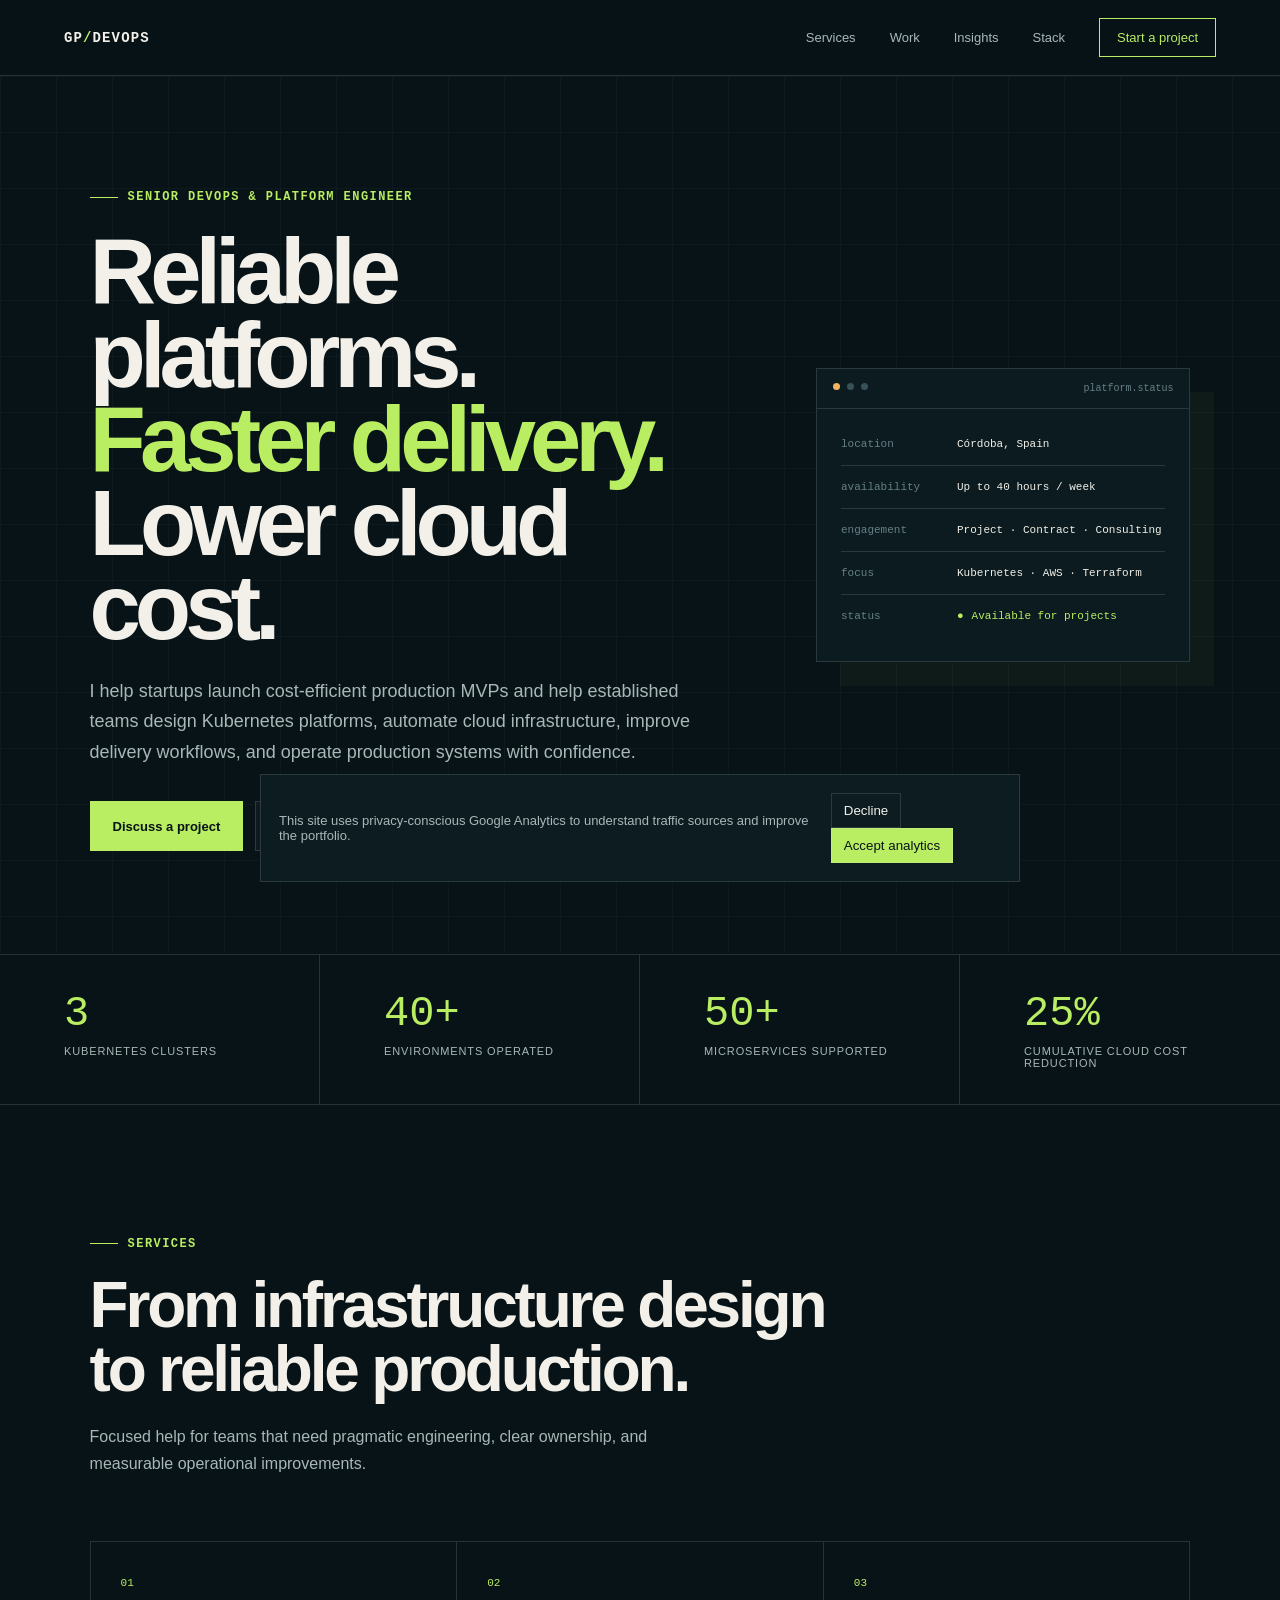
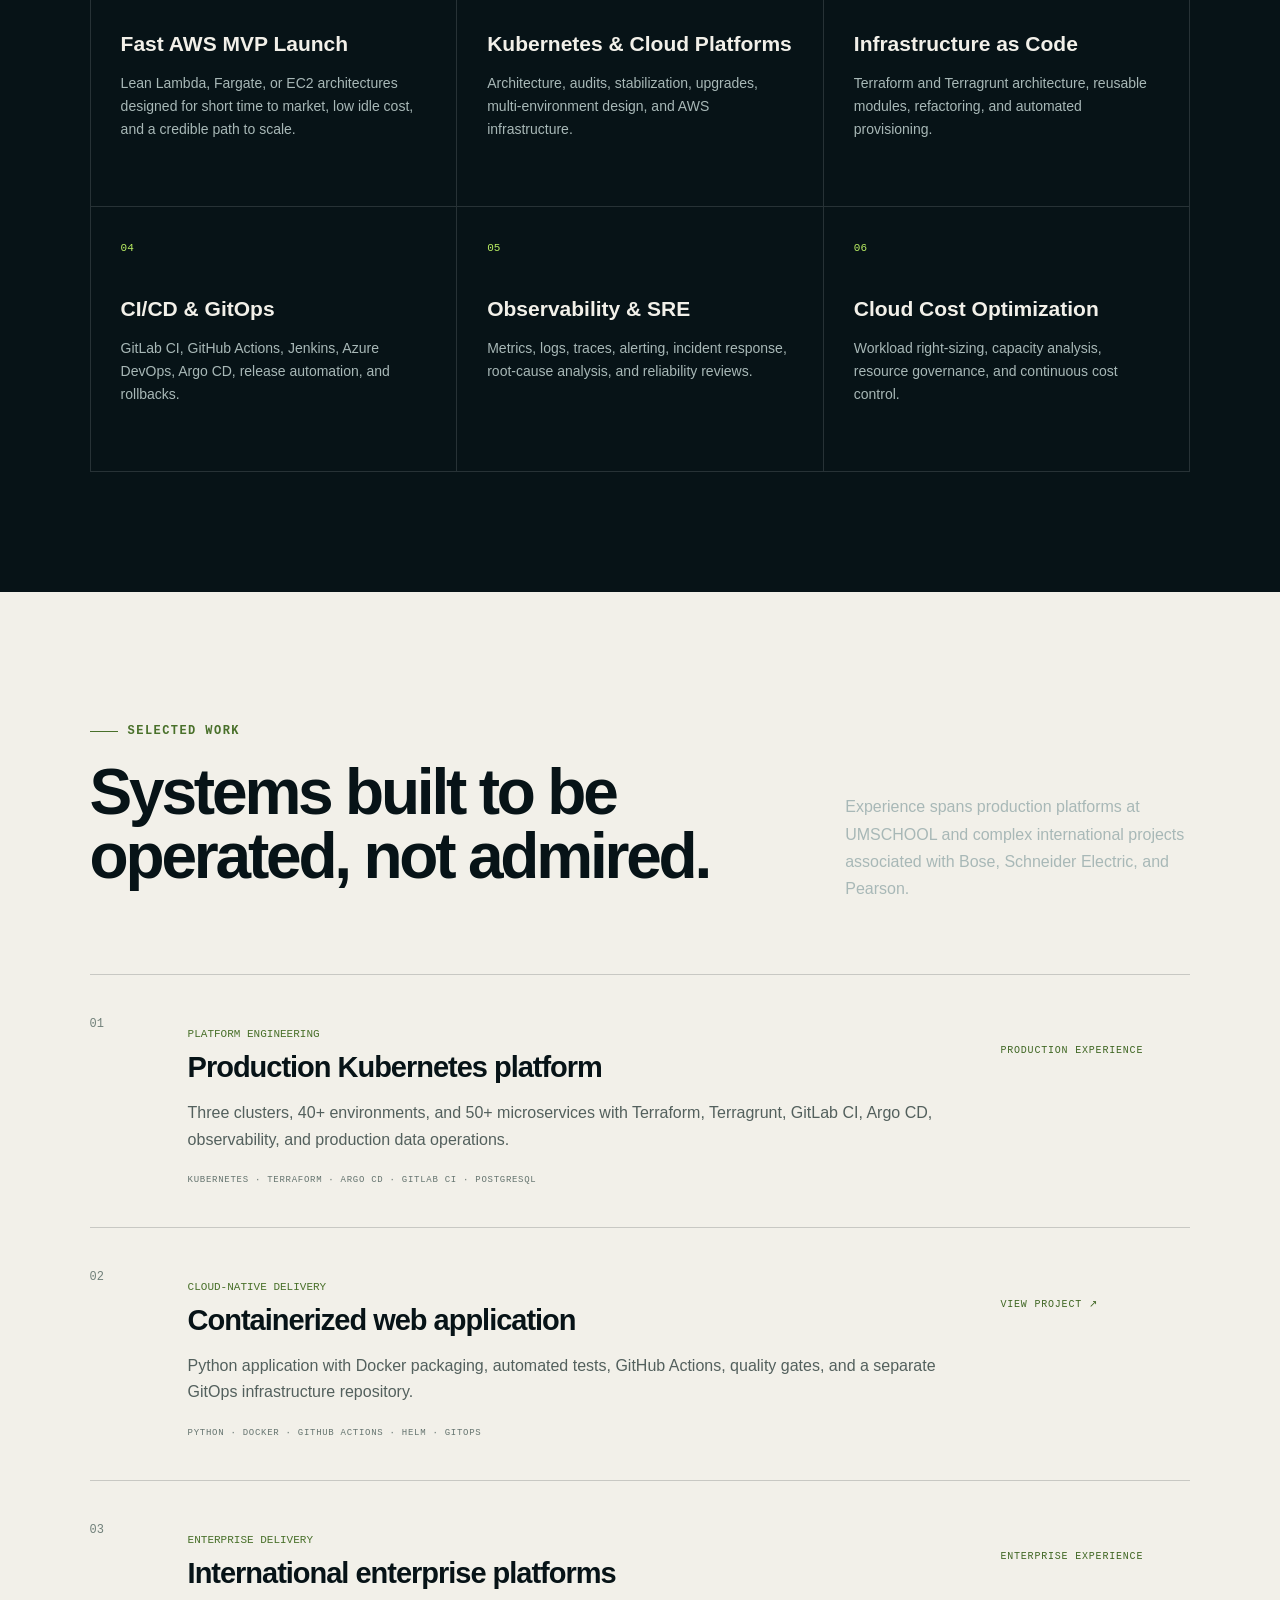
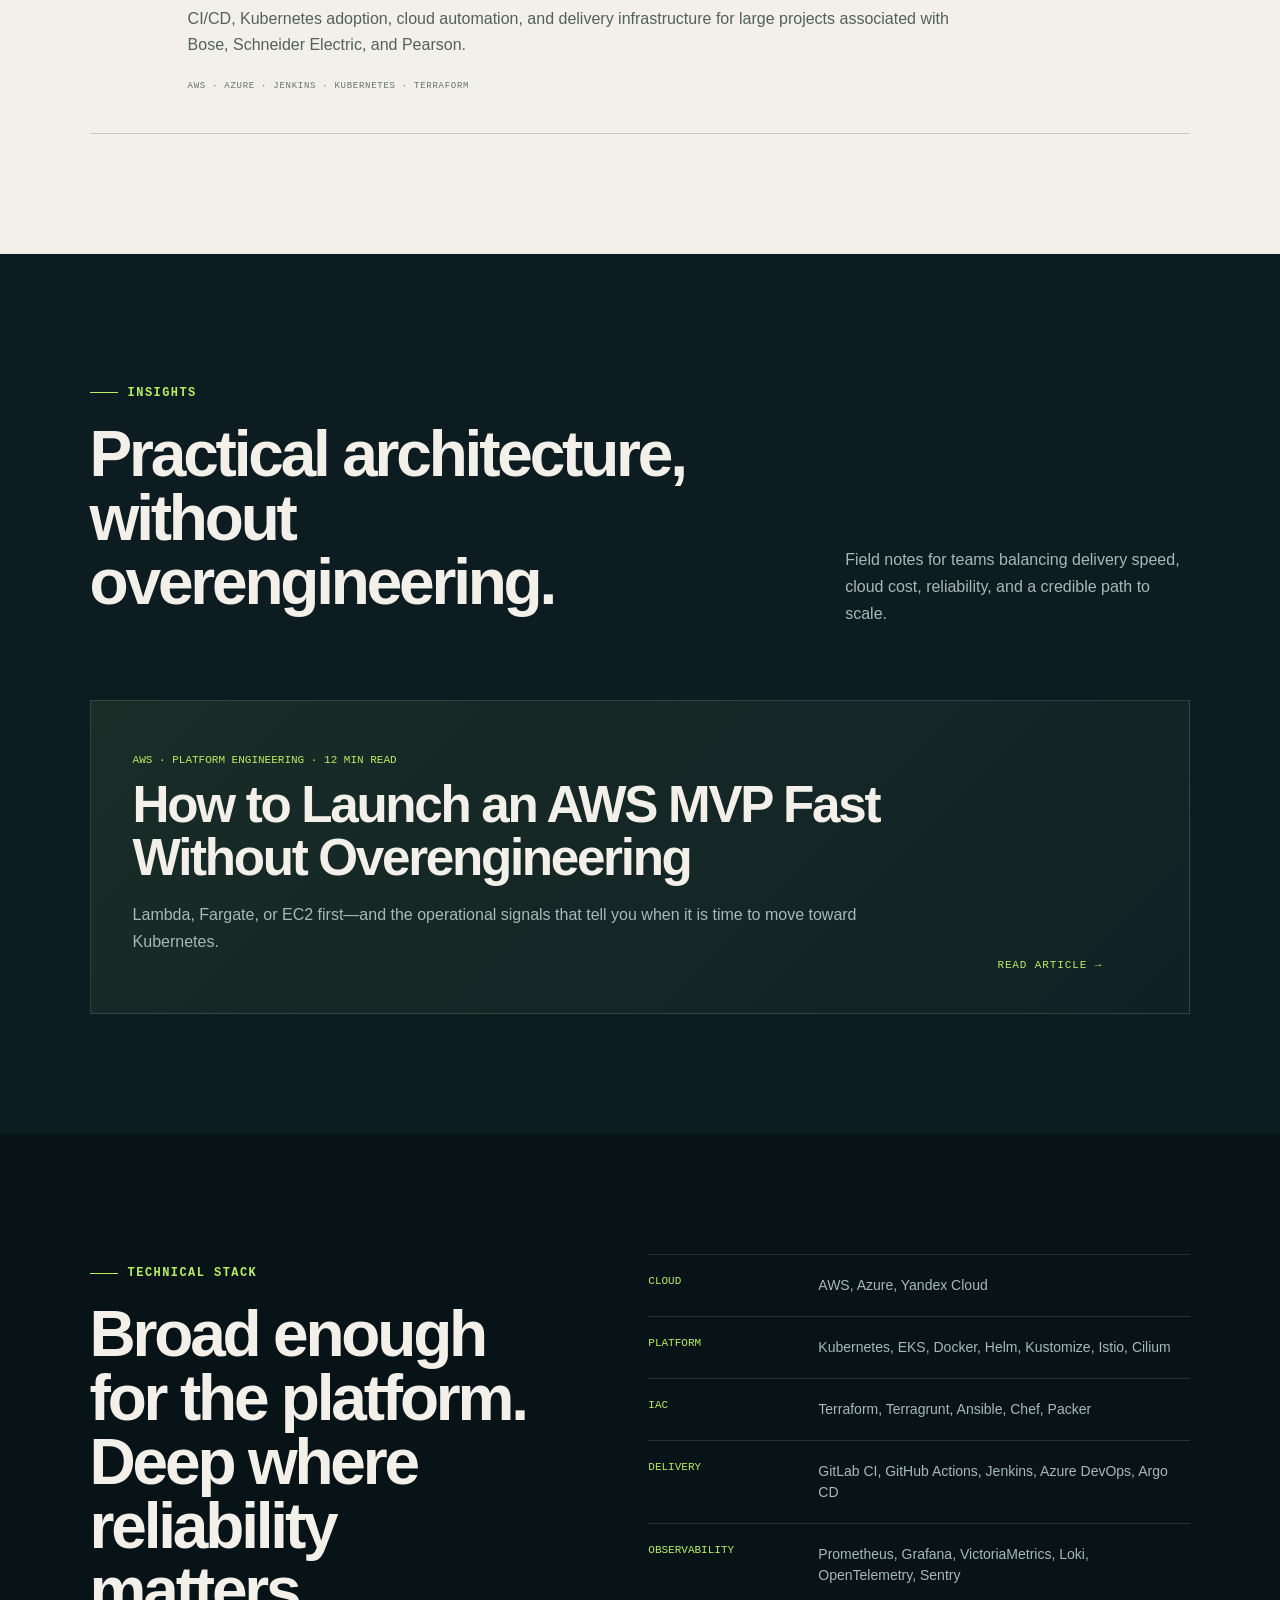
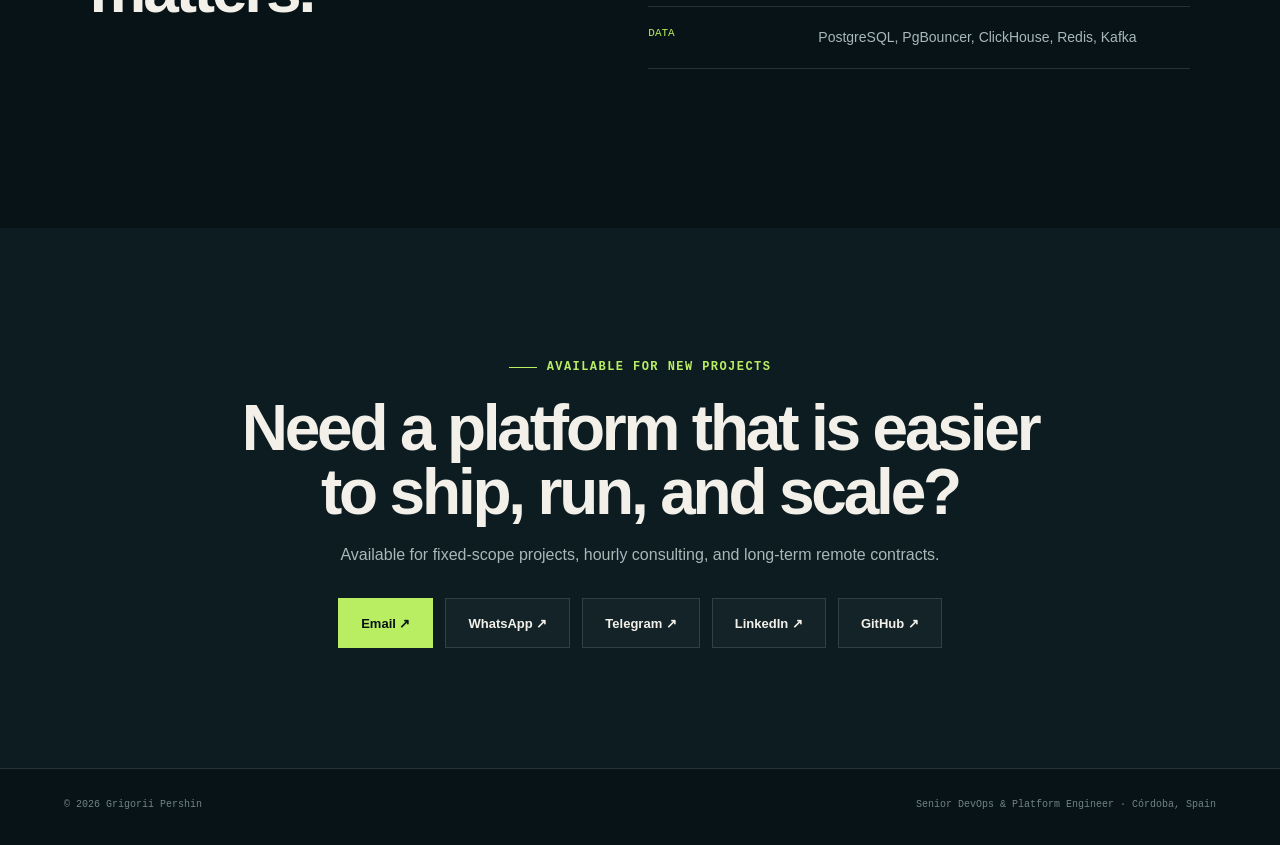
==== commit 2b43a88f: "Use unified portfolio design" ====
--- a/index.html
+++ b/index.html
@@ -1,120 +1,34 @@
 <!doctype html>
 <html lang="en">
 <head>
-  <meta charset="utf-8">
-  <meta name="viewport" content="width=device-width,initial-scale=1">
-  <meta name="description" content="Grigorii Pershin helps startups launch cost-efficient AWS MVPs fast and delivers enterprise Kubernetes, Terraform, CI/CD, GitOps, and platform engineering solutions.">
-  <meta name="keywords" content="DevOps engineer, Platform Engineer, AWS MVP, Kubernetes consultant, Terraform, GitOps, CI/CD, AWS Lambda, AWS Fargate, EC2, cloud cost optimization, startup infrastructure">
-  <meta name="author" content="Grigorii Pershin">
-  <meta name="robots" content="index,follow,max-image-preview:large,max-snippet:-1,max-video-preview:-1">
+  <meta charset="utf-8"><meta name="viewport" content="width=device-width,initial-scale=1">
+  <title>Grigorii Pershin — Senior DevOps &amp; Platform Engineer</title>
+  <meta name="description" content="Senior DevOps and Platform Engineer helping startups launch cost-efficient AWS MVPs and building reliable Kubernetes, Terraform, CI/CD, GitOps, and observability platforms.">
+  <meta name="keywords" content="Senior DevOps Engineer, Platform Engineer, AWS, Kubernetes, Terraform, GitOps, CI/CD, AWS Lambda, Fargate, EC2, cloud cost optimization">
+  <meta name="author" content="Grigorii Pershin"><meta name="robots" content="index,follow,max-image-preview:large,max-snippet:-1">
   <link rel="canonical" href="https://vigregus.github.io/">
-  <meta property="og:type" content="website">
-  <meta property="og:url" content="https://vigregus.github.io/">
-  <meta property="og:title" content="Grigorii Pershin — Senior DevOps & Platform Engineer">
-  <meta property="og:description" content="Fast, cost-efficient AWS MVP launches and enterprise Kubernetes platform engineering.">
-  <meta property="og:site_name" content="Grigorii Pershin DevOps Portfolio">
-  <meta name="twitter:card" content="summary">
-  <meta name="twitter:title" content="Grigorii Pershin — Senior DevOps & Platform Engineer">
-  <meta name="twitter:description" content="Fast, cost-efficient AWS MVP launches and enterprise Kubernetes platform engineering.">
-  <title>Grigorii Pershin — Senior DevOps & Platform Engineer</title>
-  <script type="application/ld+json">
-  {
-    "@context": "https://schema.org",
-    "@type": ["Person", "ProfessionalService"],
-    "name": "Grigorii Pershin",
-    "url": "https://vigregus.github.io/",
-    "email": "mailto:vigregus@gmail.com",
-    "jobTitle": "Senior DevOps & Platform Engineer",
-    "address": {"@type": "PostalAddress", "addressLocality": "Córdoba", "addressCountry": "ES"},
-    "sameAs": ["https://github.com/vigregus", "https://www.linkedin.com/in/grigoriypershin/", "https://t.me/vigregus"],
-    "knowsAbout": ["AWS", "AWS Lambda", "AWS Fargate", "Amazon EC2", "Kubernetes", "Terraform", "GitOps", "CI/CD", "Cloud cost optimization", "Platform engineering", "Observability"],
-    "description": "Senior DevOps and Platform Engineer helping startups reach production MVP quickly with minimal AWS infrastructure cost and delivering Kubernetes solutions for complex enterprise environments.",
-    "areaServed": "Worldwide",
-    "availableLanguage": ["English", "Russian"]
-  }
-  </script>
-  <!-- Google tag (gtag.js) with Consent Mode -->
-  <script>
-    window.dataLayer = window.dataLayer || [];
-    function gtag(){dataLayer.push(arguments);}
-    gtag('consent', 'default', {
-      ad_storage: 'denied',
-      analytics_storage: 'denied',
-      ad_user_data: 'denied',
-      ad_personalization: 'denied'
-    });
-    if (localStorage.getItem('analytics_consent') === 'granted') {
-      gtag('consent', 'update', {analytics_storage: 'granted'});
-    }
-    gtag('js', new Date());
-    gtag('config', 'G-XRSKZ8BVP9', {anonymize_ip: true});
-  </script>
-  <script async src="https://www.googletagmanager.com/gtag/js?id=G-XRSKZ8BVP9"></script>
+  <meta property="og:type" content="website"><meta property="og:url" content="https://vigregus.github.io/">
+  <meta property="og:title" content="Grigorii Pershin — Senior DevOps &amp; Platform Engineer">
+  <meta property="og:description" content="Reliable platforms. Faster delivery. Lower cloud cost."><meta property="og:site_name" content="Grigorii Pershin DevOps Portfolio">
+  <meta name="twitter:card" content="summary"><meta name="twitter:title" content="Grigorii Pershin — Senior DevOps &amp; Platform Engineer"><meta name="twitter:description" content="Reliable platforms. Faster delivery. Lower cloud cost.">
+  <script type="application/ld+json">{"@context":"https://schema.org","@type":["Person","ProfessionalService"],"name":"Grigorii Pershin","url":"https://vigregus.github.io/","email":"mailto:vigregus@gmail.com","jobTitle":"Senior DevOps & Platform Engineer","address":{"@type":"PostalAddress","addressLocality":"Córdoba","addressCountry":"ES"},"sameAs":["https://github.com/vigregus","https://www.linkedin.com/in/grigoriypershin/","https://t.me/vigregus"],"knowsAbout":["AWS","Kubernetes","Terraform","GitOps","CI/CD","Platform engineering","Observability","Cloud cost optimization"],"areaServed":"Worldwide"}</script>
+  <script>window.dataLayer=window.dataLayer||[];function gtag(){dataLayer.push(arguments)}gtag('consent','default',{ad_storage:'denied',analytics_storage:'denied',ad_user_data:'denied',ad_personalization:'denied'});if(localStorage.getItem('analytics_consent')==='granted')gtag('consent','update',{analytics_storage:'granted'});gtag('js',new Date());gtag('config','G-XRSKZ8BVP9',{anonymize_ip:true});</script><script async src="https://www.googletagmanager.com/gtag/js?id=G-XRSKZ8BVP9"></script>
   <style>
-    :root{--bg:#08111f;--panel:#101d30;--text:#edf4ff;--muted:#9eb0c8;--line:#253650;--cyan:#4de2c5;--blue:#65a9ff;--max:1120px}*{box-sizing:border-box}html{scroll-behavior:smooth}body{margin:0;background:radial-gradient(circle at 75% 0,#163358 0,transparent 33%),var(--bg);color:var(--text);font:16px/1.65 Inter,ui-sans-serif,system-ui,-apple-system,BlinkMacSystemFont,"Segoe UI",sans-serif}a{color:inherit;text-decoration:none}.wrap{max-width:var(--max);margin:auto;padding:0 24px}nav{height:76px;display:flex;align-items:center;justify-content:space-between;border-bottom:1px solid var(--line)}.brand{font-weight:800;letter-spacing:.02em}.navlinks{display:flex;gap:26px;color:var(--muted);font-size:14px}.hero{padding:92px 0 78px;display:grid;grid-template-columns:1.4fr .6fr;gap:44px;align-items:center}.eyebrow{color:var(--cyan);font-weight:700;letter-spacing:.12em;text-transform:uppercase;font-size:13px}.hero h1{font-size:clamp(42px,7vw,78px);line-height:1.02;margin:18px 0}.gradient{background:linear-gradient(90deg,var(--cyan),var(--blue));-webkit-background-clip:text;color:transparent}.lead{max-width:760px;color:var(--muted);font-size:20px}.buttons{display:flex;gap:14px;flex-wrap:wrap;margin-top:30px}.btn{padding:12px 18px;border-radius:9px;border:1px solid var(--line);font-weight:700}.btn.primary{background:var(--cyan);border-color:var(--cyan);color:#06111c}.status{padding:26px;border:1px solid var(--line);background:rgba(16,29,48,.82);border-radius:16px}.status b{display:block;font-size:19px}.status p{color:var(--muted);margin:7px 0}.dot{display:inline-block;width:9px;height:9px;border-radius:50%;background:var(--cyan);box-shadow:0 0 16px var(--cyan);margin-right:8px}section{padding:72px 0;border-top:1px solid var(--line)}h2{font-size:34px;margin:0 0 12px}.section-intro{color:var(--muted);max-width:720px;margin:0 0 34px}.grid{display:grid;grid-template-columns:repeat(3,1fr);gap:18px}.card{padding:25px;border:1px solid var(--line);border-radius:14px;background:linear-gradient(145deg,rgba(16,29,48,.92),rgba(10,20,35,.92))}.card h3{margin:4px 0 10px}.card p,.card li{color:var(--muted)}.card ul{padding-left:18px}.metric{font-size:34px;font-weight:800;color:var(--cyan)}.tags{display:flex;flex-wrap:wrap;gap:9px}.tag{padding:7px 11px;border:1px solid var(--line);border-radius:999px;color:#bfd0e4;background:#0d192a}.project{grid-column:span 1}.project a{color:var(--cyan);font-weight:700}.contact{text-align:center;padding-bottom:90px}.contact .buttons{justify-content:center}footer{padding:28px 0;color:var(--muted);border-top:1px solid var(--line);font-size:14px}.consent{position:fixed;left:18px;right:18px;bottom:18px;z-index:20;max-width:760px;margin:auto;padding:18px;border:1px solid var(--line);border-radius:12px;background:#101d30;box-shadow:0 14px 50px #0008;display:none;align-items:center;gap:18px}.consent p{margin:0;color:var(--muted);font-size:14px}.consent-actions{display:flex;gap:8px;flex-shrink:0}.consent button{cursor:pointer;color:var(--text);background:transparent;border:1px solid var(--line);border-radius:8px;padding:9px 12px;font-weight:700}.consent .accept{background:var(--cyan);border-color:var(--cyan);color:#06111c}@media(max-width:820px){.hero{grid-template-columns:1fr;padding-top:65px}.grid{grid-template-columns:1fr}.navlinks{display:none}.consent{align-items:stretch;flex-direction:column}.consent-actions{width:100%}.consent button{flex:1}}
+    :root{--ink:#071317;--panel:#0c1c21;--panel2:#10272c;--paper:#f2f0e9;--muted:#a8b8b7;--line:rgba(231,242,238,.14);--acid:#b9ed62;--amber:#f2b45f}*{box-sizing:border-box}html{scroll-behavior:smooth}body{margin:0;background:var(--ink);color:var(--paper);font-family:Arial,Helvetica,sans-serif}a{color:inherit;text-decoration:none}.site-header{position:sticky;top:0;z-index:10;display:flex;align-items:center;justify-content:space-between;min-height:76px;padding:0 5vw;border-bottom:1px solid var(--line);background:rgba(7,19,23,.92);backdrop-filter:blur(16px)}.brand{font:800 14px ui-monospace,SFMono-Regular,Menlo,monospace;letter-spacing:.08em}.brand span,.eyebrow,.online,.article-card>span{color:var(--acid)}nav{display:flex;align-items:center;gap:34px;font-size:13px}nav a:not(.nav-cta){color:var(--muted)}nav a:hover{color:var(--acid)}.nav-cta{padding:11px 17px;border:1px solid var(--acid);color:var(--acid)}.hero{min-height:calc(100vh - 76px);display:grid;grid-template-columns:1.25fr .75fr;gap:8vw;align-items:center;padding:8vw 7vw;background:linear-gradient(rgba(255,255,255,.025) 1px,transparent 1px),linear-gradient(90deg,rgba(255,255,255,.025) 1px,transparent 1px);background-size:56px 56px}.eyebrow{display:flex;align-items:center;gap:10px;font:700 12px ui-monospace,SFMono-Regular,Menlo,monospace;letter-spacing:.12em;text-transform:uppercase}.eyebrow i{width:28px;height:1px;background:var(--acid)}.hero h1{margin:26px 0;max-width:900px;font-size:clamp(52px,7.2vw,108px);line-height:.91;letter-spacing:-.065em}.hero h1 em{color:var(--acid);font-style:normal}.hero-text{max-width:700px;color:var(--muted);font-size:18px;line-height:1.7}.actions,.contact-links{display:flex;flex-wrap:wrap;gap:12px;margin-top:34px}.button{display:inline-flex;min-height:50px;align-items:center;justify-content:center;padding:0 22px;border:1px solid var(--line);font-size:13px;font-weight:700;transition:.2s}.button.primary{border-color:var(--acid);background:var(--acid);color:var(--ink)}.button.secondary{background:rgba(255,255,255,.03)}.button:hover{transform:translateY(-2px)}.hero-panel{border:1px solid var(--line);background:rgba(12,28,33,.9);box-shadow:24px 24px 0 rgba(185,237,98,.035)}.terminal-bar{display:flex;gap:7px;padding:14px 16px;border-bottom:1px solid var(--line)}.terminal-bar span{width:7px;height:7px;border-radius:50%;background:#365158}.terminal-bar span:first-child{background:var(--amber)}.terminal-bar b{margin-left:auto;color:#678086;font:500 10px ui-monospace,SFMono-Regular,Menlo,monospace}.terminal-body{padding:14px 24px 24px}.terminal-body p{display:grid;grid-template-columns:100px 1fr;gap:16px;padding:15px 0;margin:0;border-bottom:1px solid var(--line);font:11px ui-monospace,SFMono-Regular,Menlo,monospace}.terminal-body p:last-child{border:0}.terminal-body i{color:#668086;font-style:normal}.terminal-body strong{font-weight:500}.online:before{content:'●';margin-right:8px}.metrics{display:grid;grid-template-columns:repeat(4,1fr);border-top:1px solid var(--line);border-bottom:1px solid var(--line)}.metrics div{padding:35px 5vw;border-right:1px solid var(--line)}.metrics div:last-child{border:0}.metrics strong{display:block;color:var(--acid);font:42px ui-monospace,SFMono-Regular,Menlo,monospace}.metrics span{display:block;margin-top:7px;color:var(--muted);font-size:11px;text-transform:uppercase;letter-spacing:.08em}.section{padding:120px 7vw}.section-heading{max-width:850px;margin-bottom:64px}.section-heading h2,.contact h2{margin:22px 0;font-size:clamp(38px,5vw,72px);line-height:1;letter-spacing:-.05em}.section-heading>p:last-child{max-width:630px;color:var(--muted);line-height:1.7}.split{max-width:none;display:grid;grid-template-columns:1fr .55fr;gap:10vw;align-items:end}.split>p{margin-bottom:8px;color:var(--muted);line-height:1.7}.service-grid{display:grid;grid-template-columns:repeat(3,1fr);border-top:1px solid var(--line);border-left:1px solid var(--line)}.service-card{min-height:265px;padding:30px;border-right:1px solid var(--line);border-bottom:1px solid var(--line)}.service-card:hover{background:var(--panel)}.service-card>span,.project-type{color:var(--acid);font:11px ui-monospace,SFMono-Regular,Menlo,monospace}.service-card h3{margin:42px 0 16px;font-size:21px}.service-card p{color:var(--muted);font-size:14px;line-height:1.65}.work{background:var(--paper);color:var(--ink)}.work .eyebrow,.work .project-type{color:#49702a}.work .eyebrow i{background:#49702a}.project-list{border-top:1px solid rgba(7,19,23,.18)}.project{display:grid;grid-template-columns:70px 1fr 190px;gap:28px;padding:42px 0;border-bottom:1px solid rgba(7,19,23,.18)}.project-index{color:#71807a;font:12px ui-monospace,SFMono-Regular,Menlo,monospace}.project h3{margin:10px 0 14px;font-size:29px;letter-spacing:-.035em}.project-main>p:not(.project-type){max-width:780px;color:#53605d;line-height:1.65}.project-stack{margin-top:22px;color:#65746f;font:9px ui-monospace,SFMono-Regular,Menlo,monospace;letter-spacing:.08em}.project>a,.project-status{padding-top:28px;color:#3f6623;font:10px ui-monospace,SFMono-Regular,Menlo,monospace;text-transform:uppercase;letter-spacing:.08em}.insights{background:var(--panel)}.article-card{display:grid;grid-template-columns:1fr 150px;gap:40px;align-items:end;padding:42px;border:1px solid var(--line);background:linear-gradient(135deg,rgba(185,237,98,.08),rgba(255,255,255,.02))}.article-card h3{max-width:900px;margin:12px 0 16px;font-size:clamp(30px,4vw,56px);line-height:1.05;letter-spacing:-.045em}.article-card p:not(.project-type){max-width:760px;color:var(--muted);line-height:1.7}.article-card>span{font:11px ui-monospace,SFMono-Regular,Menlo,monospace;text-transform:uppercase;letter-spacing:.08em}.stack-section{display:grid;grid-template-columns:.9fr 1.1fr;gap:9vw}.stack-list{border-top:1px solid var(--line)}.stack-list div{display:grid;grid-template-columns:140px 1fr;gap:30px;padding:20px 0;border-bottom:1px solid var(--line)}.stack-list strong{color:var(--acid);font:11px ui-monospace,SFMono-Regular,Menlo,monospace;text-transform:uppercase}.stack-list span{color:var(--muted);font-size:14px;line-height:1.5}.contact{padding:120px 7vw;text-align:center;background:var(--panel)}.contact .eyebrow,.contact-links{justify-content:center}.contact>p:not(.eyebrow){color:var(--muted)}footer{display:flex;justify-content:space-between;gap:30px;padding:30px 5vw;border-top:1px solid var(--line);color:#718388;font:10px ui-monospace,SFMono-Regular,Menlo,monospace}.consent{position:fixed;left:18px;right:18px;bottom:18px;z-index:20;max-width:760px;margin:auto;padding:18px;border:1px solid var(--line);background:var(--panel);display:none;gap:18px;align-items:center}.consent p{margin:0;color:var(--muted);font-size:13px}.consent button{padding:9px 12px;border:1px solid var(--line);background:transparent;color:var(--paper);cursor:pointer}.consent .accept{background:var(--acid);color:var(--ink)}@media(max-width:980px){.hero{grid-template-columns:1fr}.hero-panel{max-width:620px}.metrics{grid-template-columns:repeat(2,1fr)}.service-grid{grid-template-columns:repeat(2,1fr)}.stack-section{grid-template-columns:1fr}}@media(max-width:700px){.site-header{min-height:64px}nav a:not(.nav-cta){display:none}.hero{min-height:auto;padding:90px 6vw}.hero h1{font-size:clamp(46px,14vw,72px)}.metrics,.service-grid{grid-template-columns:1fr}.metrics div{border-right:0;border-bottom:1px solid var(--line)}.section{padding:85px 6vw}.split{grid-template-columns:1fr;gap:18px}.project{grid-template-columns:38px 1fr}.project>a,.project-status{grid-column:2;padding:0}.article-card{grid-template-columns:1fr;padding:28px}.stack-list div{grid-template-columns:100px 1fr;gap:14px}footer{flex-direction:column}.consent{flex-direction:column;align-items:stretch}}
   </style>
 </head>
 <body>
-  <div class="wrap">
-    <nav><a class="brand" href="#top">GP / DEVOPS</a><div class="navlinks"><a href="#services">Services</a><a href="#impact">Impact</a><a href="#projects">Projects</a><a href="#insights">Insights</a><a href="#contact">Contact</a></div></nav>
-    <main id="top">
-      <header class="hero">
-        <div><div class="eyebrow">Senior DevOps &amp; Platform Engineer</div><h1>Grigorii <span class="gradient">Pershin</span></h1><p class="lead">I combine two kinds of delivery experience: taking startups to their first production MVP quickly and cost-efficiently, and building Kubernetes, cloud, and CI/CD solutions for large international projects associated with Bose, Schneider Electric, and Pearson.</p><div class="buttons"><a class="btn primary" href="#contact">Discuss a project</a><a class="btn" href="https://github.com/vigregus">View GitHub</a></div></div>
-        <aside class="status"><b><span class="dot"></span>Available for projects</b><p>Up to 40 hours per week</p><p>Freelance, contract, part-time, or full-time engagement</p><p>Remote · Córdoba, Spain</p><p>Terms discussed individually</p></aside>
-      </header>
-      <section id="services"><h2>How I can help</h2><p class="section-intro">Hands-on infrastructure work from architecture and implementation to troubleshooting and operational improvement.</p><div class="grid">
-        <article class="card"><h3>Fast, Cost-Efficient MVP Launch</h3><p>Rapid architecture and hands-on implementation from an initial scheme to the first production MVP, using AWS Lambda, Fargate, or EC2 to minimize both infrastructure spend and time to market.</p></article>
-        <article class="card"><h3>Infrastructure as Code</h3><p>Reusable Terraform modules, environment standardization, reviewable changes, and safer infrastructure lifecycles.</p></article>
-        <article class="card"><h3>CI/CD & GitOps</h3><p>Fast, auditable delivery pipelines with automated testing, container workflows, Helm, and declarative deployments.</p></article>
-        <article class="card"><h3>Observability</h3><p>Metrics, logs, alerts, dashboards, and practical incident diagnosis with Prometheus, Grafana, and Loki.</p></article>
-        <article class="card"><h3>Kubernetes at Scale</h3><p>Production Kubernetes architecture, delivery, observability, and reliability experience across complex enterprise environments, plus gradual migration from lean AWS MVP platforms as products grow.</p></article>
-        <article class="card"><h3>DevOps Audit</h3><p>A focused assessment of infrastructure, delivery, operational risks, bottlenecks, and prioritized improvements.</p></article>
-      </div></section>
-      <section id="impact"><h2>Selected impact</h2><p class="section-intro">Experience spans fast-moving startup delivery, production platforms at UMSCHOOL, and large international projects associated with Bose, Schneider Electric, and Pearson.</p><div class="grid">
-        <article class="card"><div class="metric">70%</div><h3>Faster deployments</h3><p>Reduced release time through CI/CD and deployment automation.</p></article>
-        <article class="card"><div class="metric">99.9%</div><h3>Service availability</h3><p>Improved reliability through observability and platform practices.</p></article>
-        <article class="card"><div class="metric">40%</div><h3>Lower infrastructure cost</h3><p>Optimized resource usage and cloud infrastructure operations.</p></article>
-      </div></section>
-      <section id="projects"><h2>Featured projects</h2><p class="section-intro">Public examples that show the application and infrastructure sides of a modern delivery workflow.</p><div class="grid">
-        <article class="card project"><h3>webserver-app</h3><p>Python application with tests, Docker packaging, and GitHub Actions delivery workflows.</p><a href="https://github.com/vigregus/webserver-app">Open repository →</a></article>
-        <article class="card project"><h3>webserver-app-infra</h3><p>Terraform, Kubernetes, Helm, and GitOps configuration for reproducible delivery.</p><a href="https://github.com/vigregus/webserver-app-infra">Open repository →</a></article>
-        <article class="card"><h3>Core stack</h3><div class="tags"><span class="tag">AWS</span><span class="tag">Kubernetes</span><span class="tag">Terraform</span><span class="tag">Docker</span><span class="tag">Helm</span><span class="tag">GitOps</span><span class="tag">GitHub Actions</span><span class="tag">Prometheus</span><span class="tag">Grafana</span><span class="tag">Linux</span><span class="tag">Python</span></div></article>
-      </div></section>
-      <section id="insights"><h2>Insights</h2><p class="section-intro">Practical field notes for teams balancing delivery speed, cloud cost, reliability, and a credible path to scale.</p><div class="grid">
-        <article class="card" style="grid-column:1/-1"><h3>How to Launch an AWS MVP Fast Without Overengineering</h3><p>Lambda, Fargate, or EC2 first—and the operational signals that tell you when it is time to move toward Kubernetes.</p><a style="color:var(--cyan);font-weight:700" href="aws-mvp-without-overengineering.html">Read the 12-minute guide →</a></article>
-      </div></section>
-      <section id="contact" class="contact"><h2>Let’s discuss your infrastructure</h2><p class="section-intro" style="margin-left:auto;margin-right:auto">I am open to short audits, implementation projects, ongoing platform work, and long-term contracts. Up to 40 hours per week.</p><div class="buttons"><a class="btn primary" href="mailto:vigregus@gmail.com">vigregus@gmail.com</a><a class="btn" href="https://wa.me/34610153572">WhatsApp +34 610 153 572</a><a class="btn" href="https://t.me/vigregus">Telegram @vigregus</a><a class="btn" href="https://www.linkedin.com/in/grigoriypershin">LinkedIn</a><a class="btn" href="https://github.com/vigregus">GitHub</a></div></section>
-    </main>
-    <footer>© 2026 Grigorii Pershin · Senior DevOps &amp; Platform Engineer</footer>
-  </div>
-  <aside class="consent" id="analytics-consent" aria-label="Analytics consent">
-    <p>This site uses privacy-conscious Google Analytics to understand traffic sources and improve the portfolio. No advertising cookies are enabled.</p>
-    <div class="consent-actions"><button id="analytics-reject">Decline</button><button class="accept" id="analytics-accept">Accept analytics</button></div>
-  </aside>
-  <script>
-    (function () {
-      var choice = localStorage.getItem('analytics_consent');
-      var banner = document.getElementById('analytics-consent');
-      if (!choice) banner.style.display = 'flex';
-      document.getElementById('analytics-accept').addEventListener('click', function () {
-        localStorage.setItem('analytics_consent', 'granted');
-        gtag('consent', 'update', {analytics_storage: 'granted'});
-        gtag('event', 'analytics_consent_granted');
-        banner.style.display = 'none';
-      });
-      document.getElementById('analytics-reject').addEventListener('click', function () {
-        localStorage.setItem('analytics_consent', 'denied');
-        gtag('consent', 'update', {analytics_storage: 'denied'});
-        banner.style.display = 'none';
-      });
-      document.addEventListener('click', function (event) {
-        var link = event.target.closest('a');
-        if (!link || localStorage.getItem('analytics_consent') !== 'granted') return;
-        var href = link.getAttribute('href') || '';
-        var channel = href.indexOf('mailto:') === 0 ? 'email' : href.indexOf('wa.me') > -1 ? 'whatsapp' : href.indexOf('t.me') > -1 ? 'telegram' : href.indexOf('linkedin.com') > -1 ? 'linkedin' : href.indexOf('github.com') > -1 ? 'github' : href.indexOf('#contact') === 0 ? 'contact_cta' : '';
-        if (channel) gtag('event', 'contact_click', {contact_channel: channel, link_url: href});
-      });
-    }());
-  </script>
-</body>
-</html>
+  <header class="site-header"><a class="brand" href="#top">GP<span>/</span>DEVOPS</a><nav><a href="#services">Services</a><a href="#work">Work</a><a href="#insights">Insights</a><a href="#stack">Stack</a><a class="nav-cta" href="#contact">Start a project</a></nav></header>
+  <main>
+    <section class="hero" id="top"><div><p class="eyebrow"><i></i>Senior DevOps &amp; Platform Engineer</p><h1>Reliable platforms.<br><em>Faster delivery.</em><br>Lower cloud cost.</h1><p class="hero-text">I help startups launch cost-efficient production MVPs and help established teams design Kubernetes platforms, automate cloud infrastructure, improve delivery workflows, and operate production systems with confidence.</p><div class="actions"><a class="button primary" href="#contact">Discuss a project</a><a class="button secondary" href="#work">View selected work</a></div></div><aside class="hero-panel"><div class="terminal-bar"><span></span><span></span><span></span><b>platform.status</b></div><div class="terminal-body"><p><i>location</i><strong>Córdoba, Spain</strong></p><p><i>availability</i><strong>Up to 40 hours / week</strong></p><p><i>engagement</i><strong>Project · Contract · Consulting</strong></p><p><i>focus</i><strong>Kubernetes · AWS · Terraform</strong></p><p><i>status</i><strong class="online">Available for projects</strong></p></div></aside></section>
+    <section class="metrics"><div><strong>3</strong><span>Kubernetes clusters</span></div><div><strong>40+</strong><span>Environments operated</span></div><div><strong>50+</strong><span>Microservices supported</span></div><div><strong>25%</strong><span>Cumulative cloud cost reduction</span></div></section>
+    <section class="section" id="services"><div class="section-heading"><p class="eyebrow"><i></i>Services</p><h2>From infrastructure design<br>to reliable production.</h2><p>Focused help for teams that need pragmatic engineering, clear ownership, and measurable operational improvements.</p></div><div class="service-grid"><article class="service-card"><span>01</span><h3>Fast AWS MVP Launch</h3><p>Lean Lambda, Fargate, or EC2 architectures designed for short time to market, low idle cost, and a credible path to scale.</p></article><article class="service-card"><span>02</span><h3>Kubernetes &amp; Cloud Platforms</h3><p>Architecture, audits, stabilization, upgrades, multi-environment design, and AWS infrastructure.</p></article><article class="service-card"><span>03</span><h3>Infrastructure as Code</h3><p>Terraform and Terragrunt architecture, reusable modules, refactoring, and automated provisioning.</p></article><article class="service-card"><span>04</span><h3>CI/CD &amp; GitOps</h3><p>GitLab CI, GitHub Actions, Jenkins, Azure DevOps, Argo CD, release automation, and rollbacks.</p></article><article class="service-card"><span>05</span><h3>Observability &amp; SRE</h3><p>Metrics, logs, traces, alerting, incident response, root-cause analysis, and reliability reviews.</p></article><article class="service-card"><span>06</span><h3>Cloud Cost Optimization</h3><p>Workload right-sizing, capacity analysis, resource governance, and continuous cost control.</p></article></div></section>
+    <section class="section work" id="work"><div class="section-heading split"><div><p class="eyebrow"><i></i>Selected work</p><h2>Systems built to be<br>operated, not admired.</h2></div><p>Experience spans production platforms at UMSCHOOL and complex international projects associated with Bose, Schneider Electric, and Pearson.</p></div><div class="project-list"><article class="project"><div class="project-index">01</div><div class="project-main"><p class="project-type">PLATFORM ENGINEERING</p><h3>Production Kubernetes platform</h3><p>Three clusters, 40+ environments, and 50+ microservices with Terraform, Terragrunt, GitLab CI, Argo CD, observability, and production data operations.</p><div class="project-stack">KUBERNETES · TERRAFORM · ARGO CD · GITLAB CI · POSTGRESQL</div></div><span class="project-status">Production experience</span></article><article class="project"><div class="project-index">02</div><div class="project-main"><p class="project-type">CLOUD-NATIVE DELIVERY</p><h3>Containerized web application</h3><p>Python application with Docker packaging, automated tests, GitHub Actions, quality gates, and a separate GitOps infrastructure repository.</p><div class="project-stack">PYTHON · DOCKER · GITHUB ACTIONS · HELM · GITOPS</div></div><a href="https://github.com/vigregus/webserver-app">View project ↗</a></article><article class="project"><div class="project-index">03</div><div class="project-main"><p class="project-type">ENTERPRISE DELIVERY</p><h3>International enterprise platforms</h3><p>CI/CD, Kubernetes adoption, cloud automation, and delivery infrastructure for large projects associated with Bose, Schneider Electric, and Pearson.</p><div class="project-stack">AWS · AZURE · JENKINS · KUBERNETES · TERRAFORM</div></div><span class="project-status">Enterprise experience</span></article></div></section>
+    <section class="section insights" id="insights"><div class="section-heading split"><div><p class="eyebrow"><i></i>Insights</p><h2>Practical architecture,<br>without overengineering.</h2></div><p>Field notes for teams balancing delivery speed, cloud cost, reliability, and a credible path to scale.</p></div><a class="article-card" href="aws-mvp-without-overengineering.html"><div><p class="project-type">AWS · PLATFORM ENGINEERING · 12 MIN READ</p><h3>How to Launch an AWS MVP Fast Without Overengineering</h3><p>Lambda, Fargate, or EC2 first—and the operational signals that tell you when it is time to move toward Kubernetes.</p></div><span>Read article →</span></a></section>
+    <section class="section stack-section" id="stack"><div class="section-heading"><p class="eyebrow"><i></i>Technical stack</p><h2>Broad enough for the platform.<br>Deep where reliability matters.</h2></div><div class="stack-list"><div><strong>Cloud</strong><span>AWS, Azure, Yandex Cloud</span></div><div><strong>Platform</strong><span>Kubernetes, EKS, Docker, Helm, Kustomize, Istio, Cilium</span></div><div><strong>IaC</strong><span>Terraform, Terragrunt, Ansible, Chef, Packer</span></div><div><strong>Delivery</strong><span>GitLab CI, GitHub Actions, Jenkins, Azure DevOps, Argo CD</span></div><div><strong>Observability</strong><span>Prometheus, Grafana, VictoriaMetrics, Loki, OpenTelemetry, Sentry</span></div><div><strong>Data</strong><span>PostgreSQL, PgBouncer, ClickHouse, Redis, Kafka</span></div></div></section>
+    <section class="contact" id="contact"><p class="eyebrow"><i></i>Available for new projects</p><h2>Need a platform that is easier<br>to ship, run, and scale?</h2><p>Available for fixed-scope projects, hourly consulting, and long-term remote contracts.</p><div class="contact-links"><a class="button primary" href="mailto:vigregus@gmail.com">Email ↗</a><a class="button secondary" href="https://wa.me/34610153572">WhatsApp ↗</a><a class="button secondary" href="https://t.me/vigregus">Telegram ↗</a><a class="button secondary" href="https://www.linkedin.com/in/grigoriypershin/">LinkedIn ↗</a><a class="button secondary" href="https://github.com/vigregus">GitHub ↗</a></div></section>
+  </main>
+  <footer><span>© 2026 Grigorii Pershin</span><span>Senior DevOps &amp; Platform Engineer · Córdoba, Spain</span></footer>
+  <aside class="consent" id="analytics-consent"><p>This site uses privacy-conscious Google Analytics to understand traffic sources and improve the portfolio.</p><div><button id="analytics-reject">Decline</button><button class="accept" id="analytics-accept">Accept analytics</button></div></aside>
+  <script>(function(){var c=localStorage.getItem('analytics_consent'),b=document.getElementById('analytics-consent');if(!c)b.style.display='flex';document.getElementById('analytics-accept').onclick=function(){localStorage.setItem('analytics_consent','granted');gtag('consent','update',{analytics_storage:'granted'});b.style.display='none'};document.getElementById('analytics-reject').onclick=function(){localStorage.setItem('analytics_consent','denied');b.style.display='none'};document.addEventListener('click',function(e){var l=e.target.closest('a');if(!l||localStorage.getItem('analytics_consent')!=='granted')return;gtag('event','contact_click',{link_url:l.getAttribute('href')||''})})})();</script>
+</body></html>
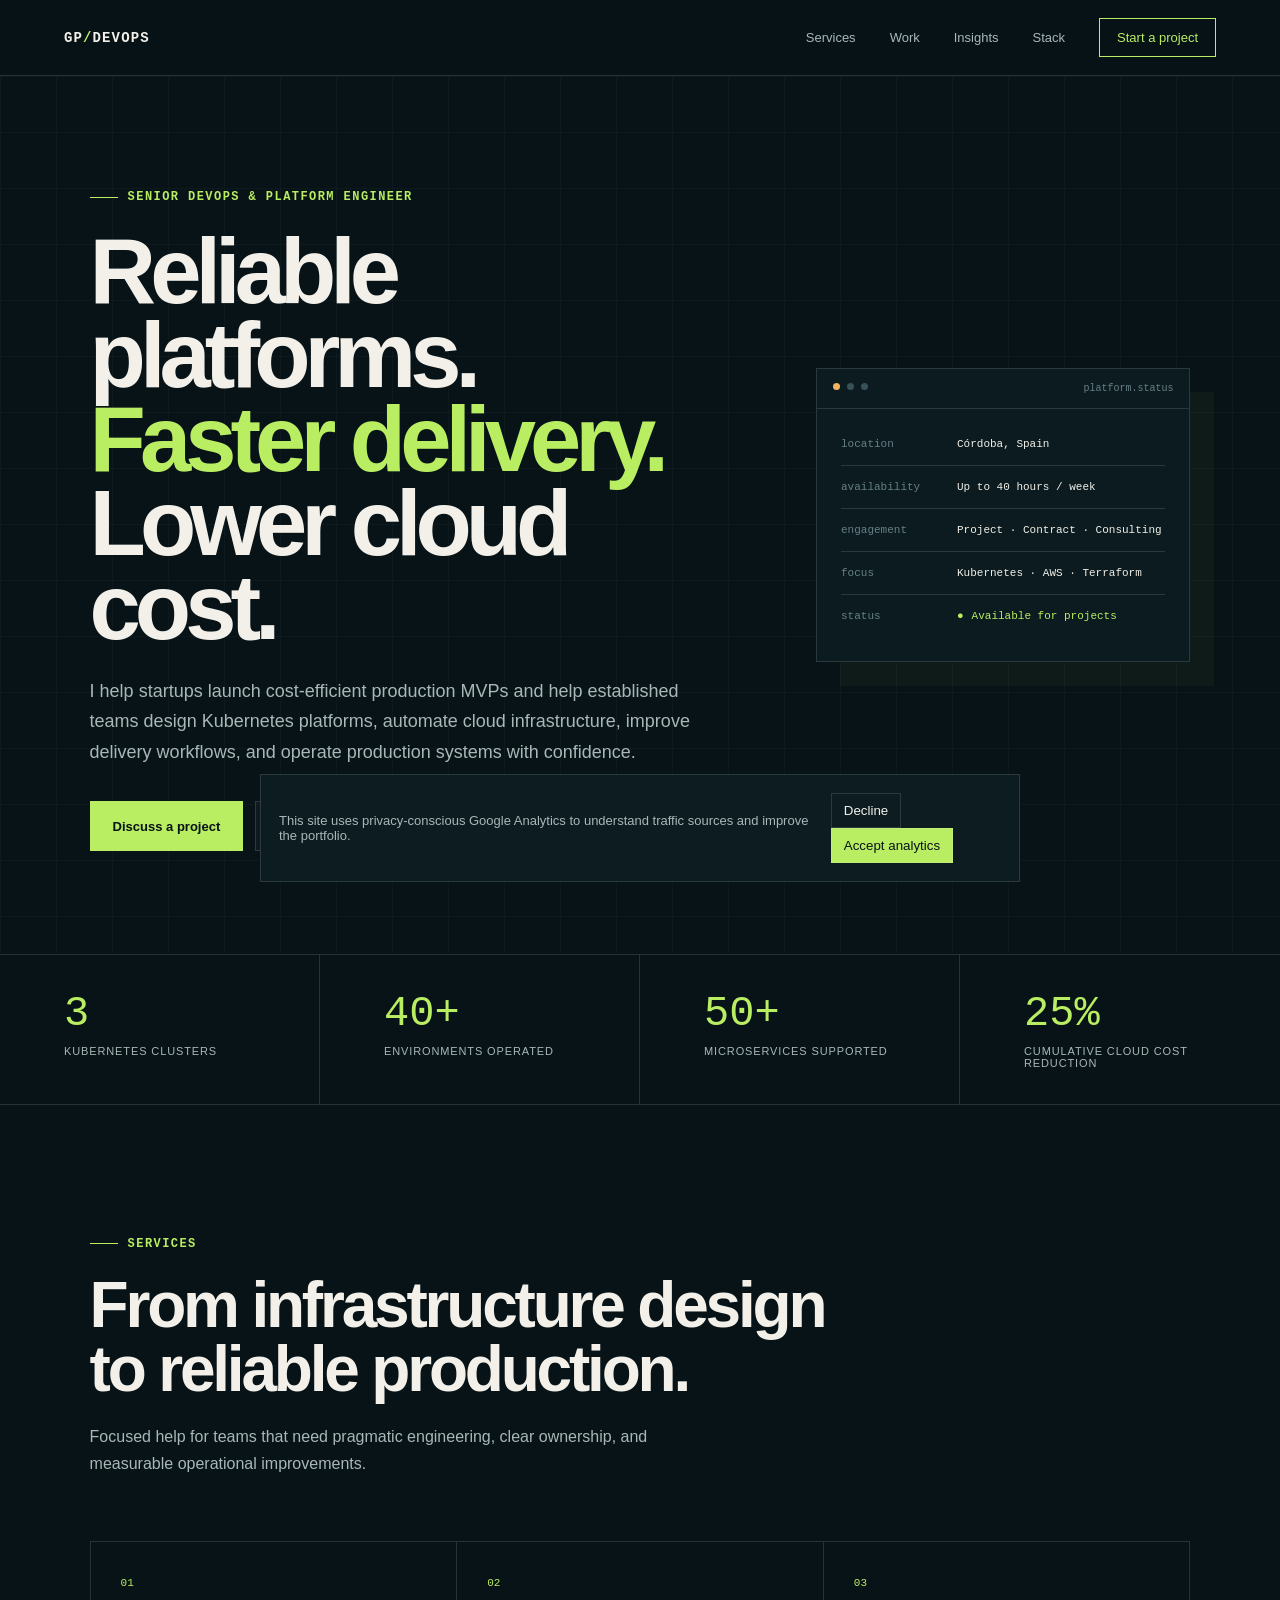
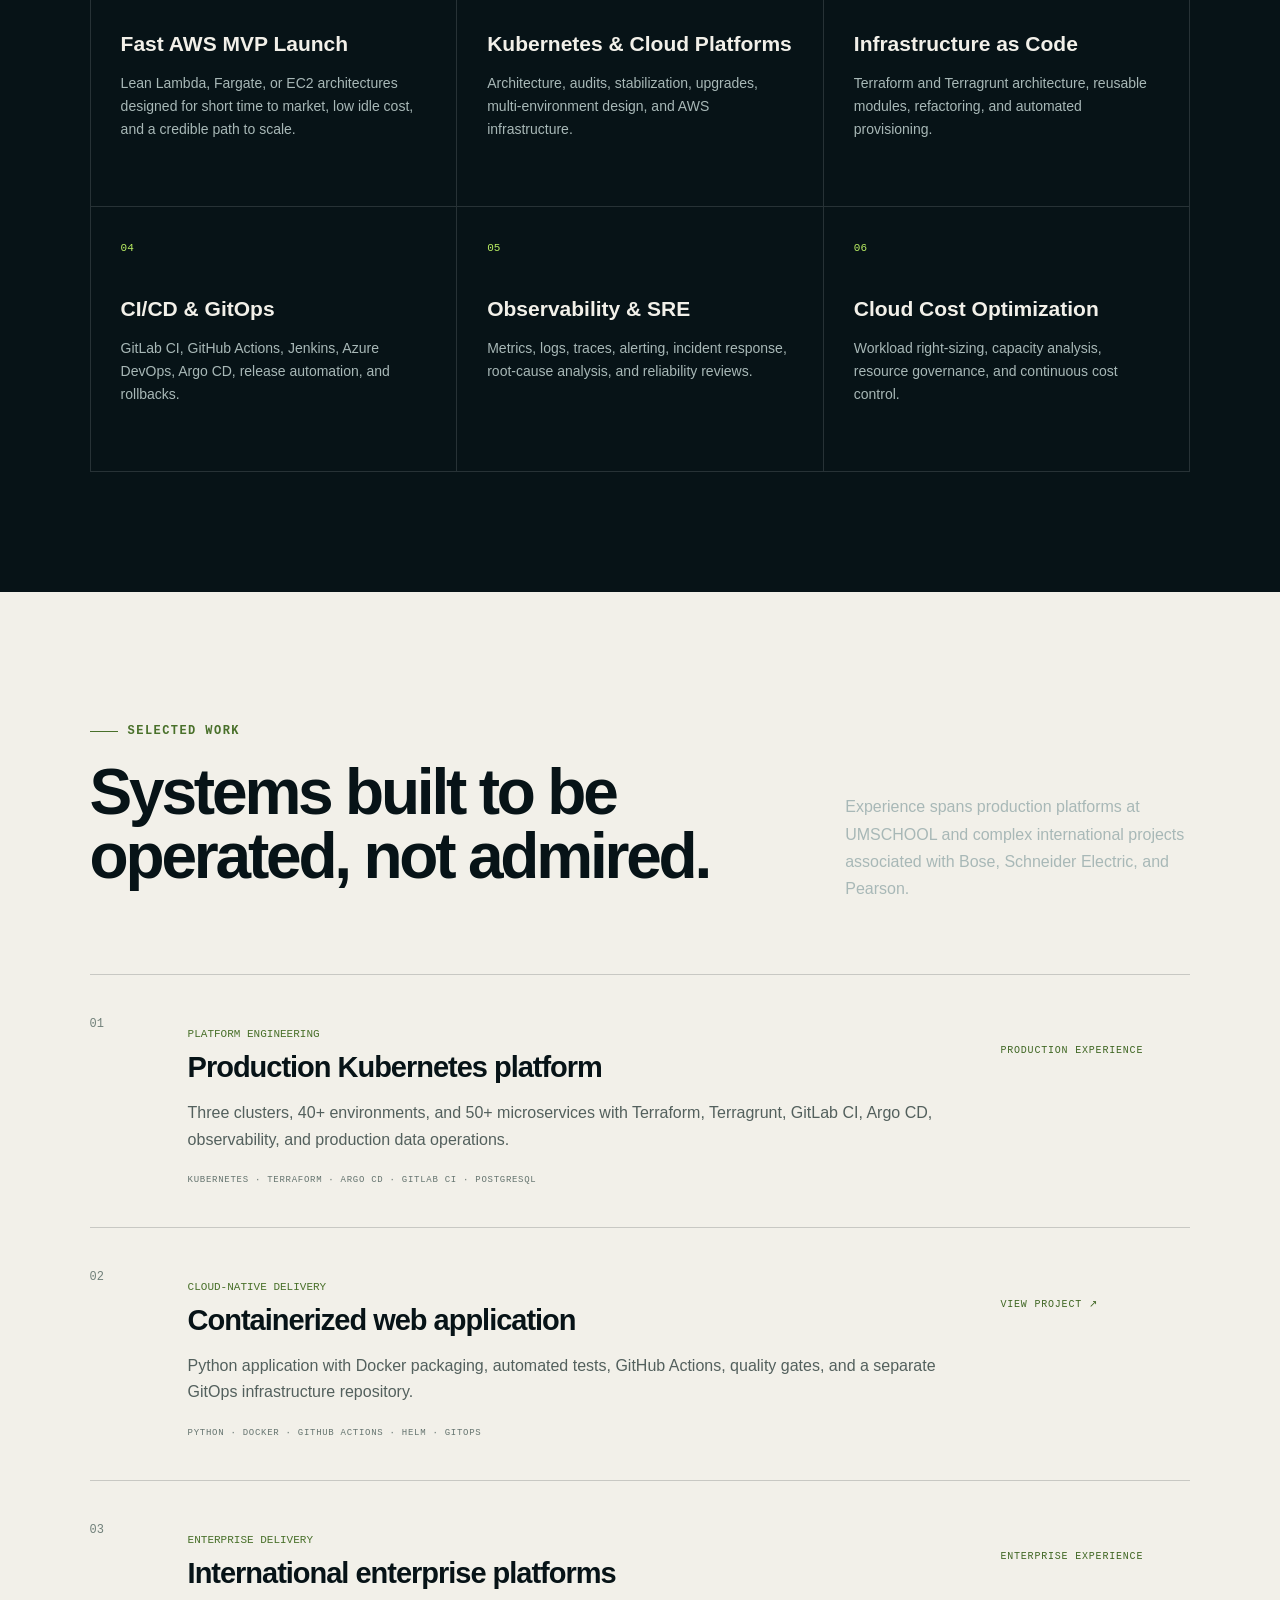
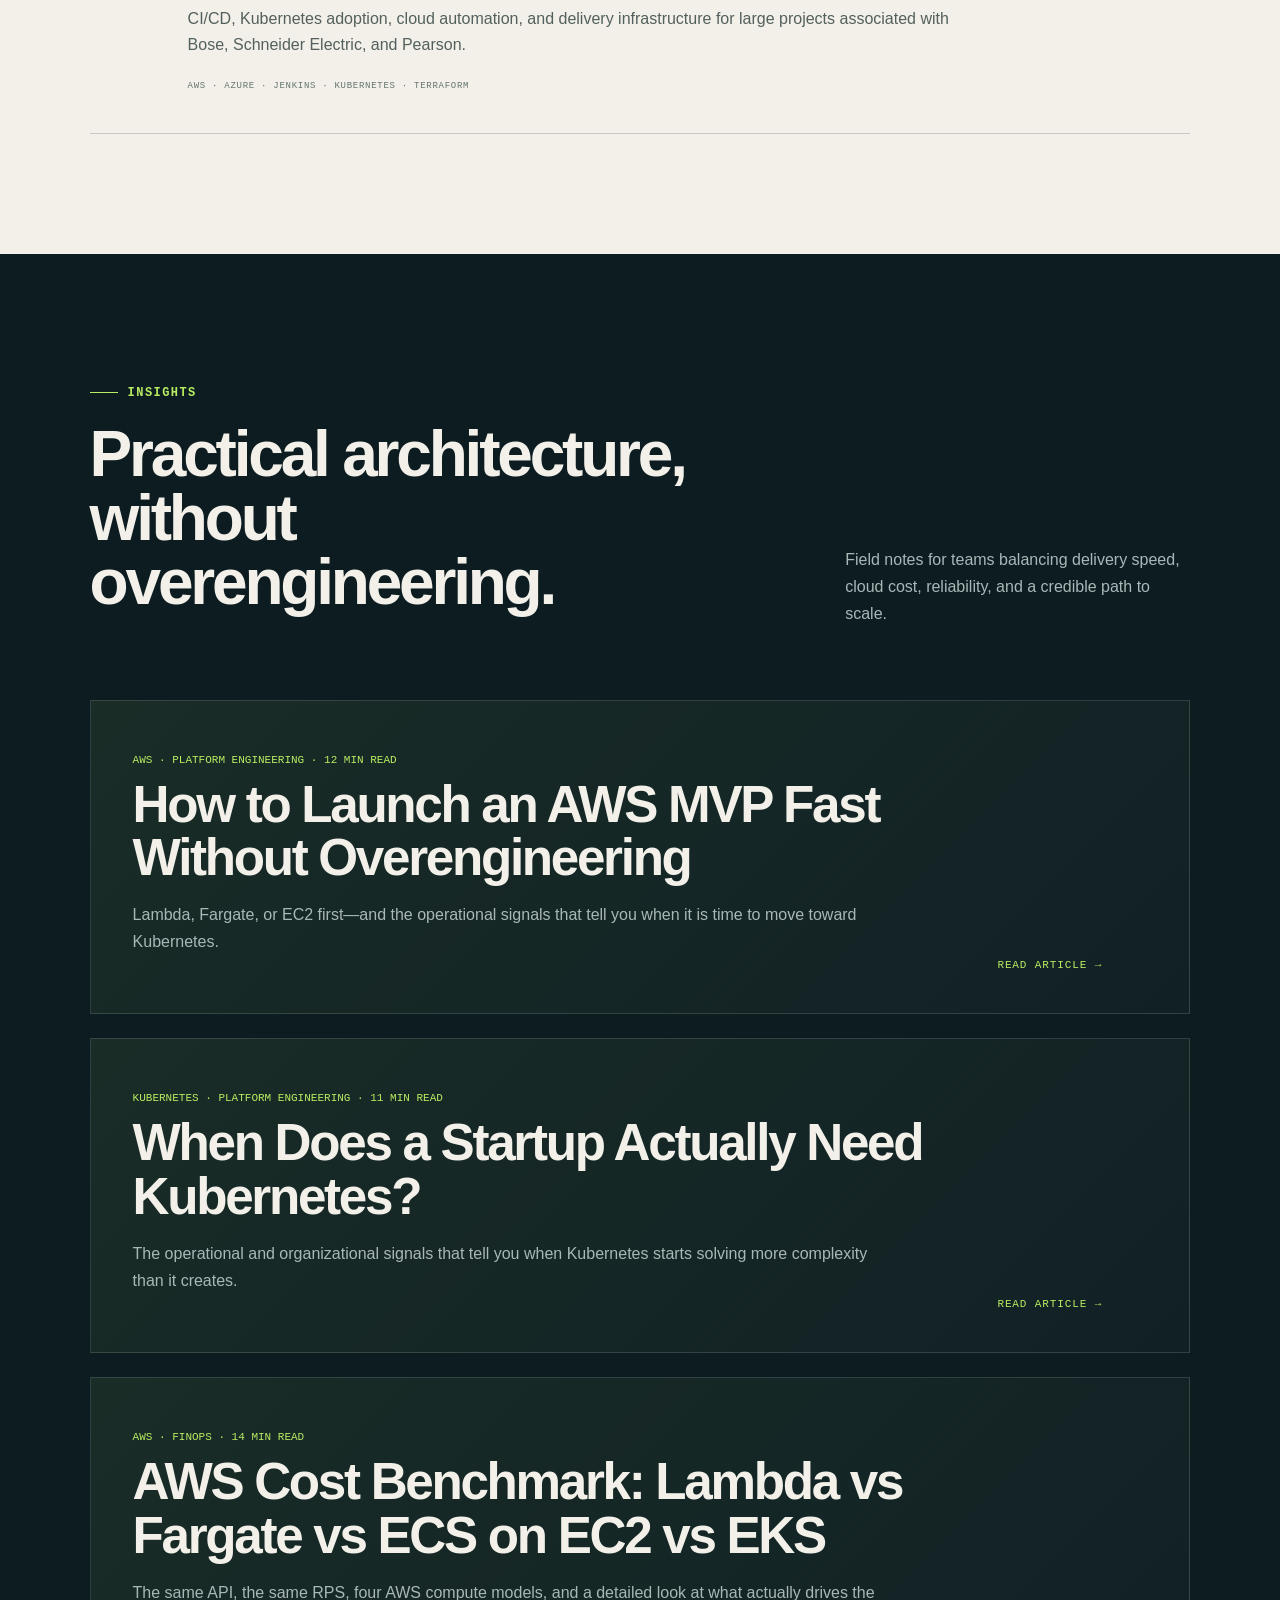
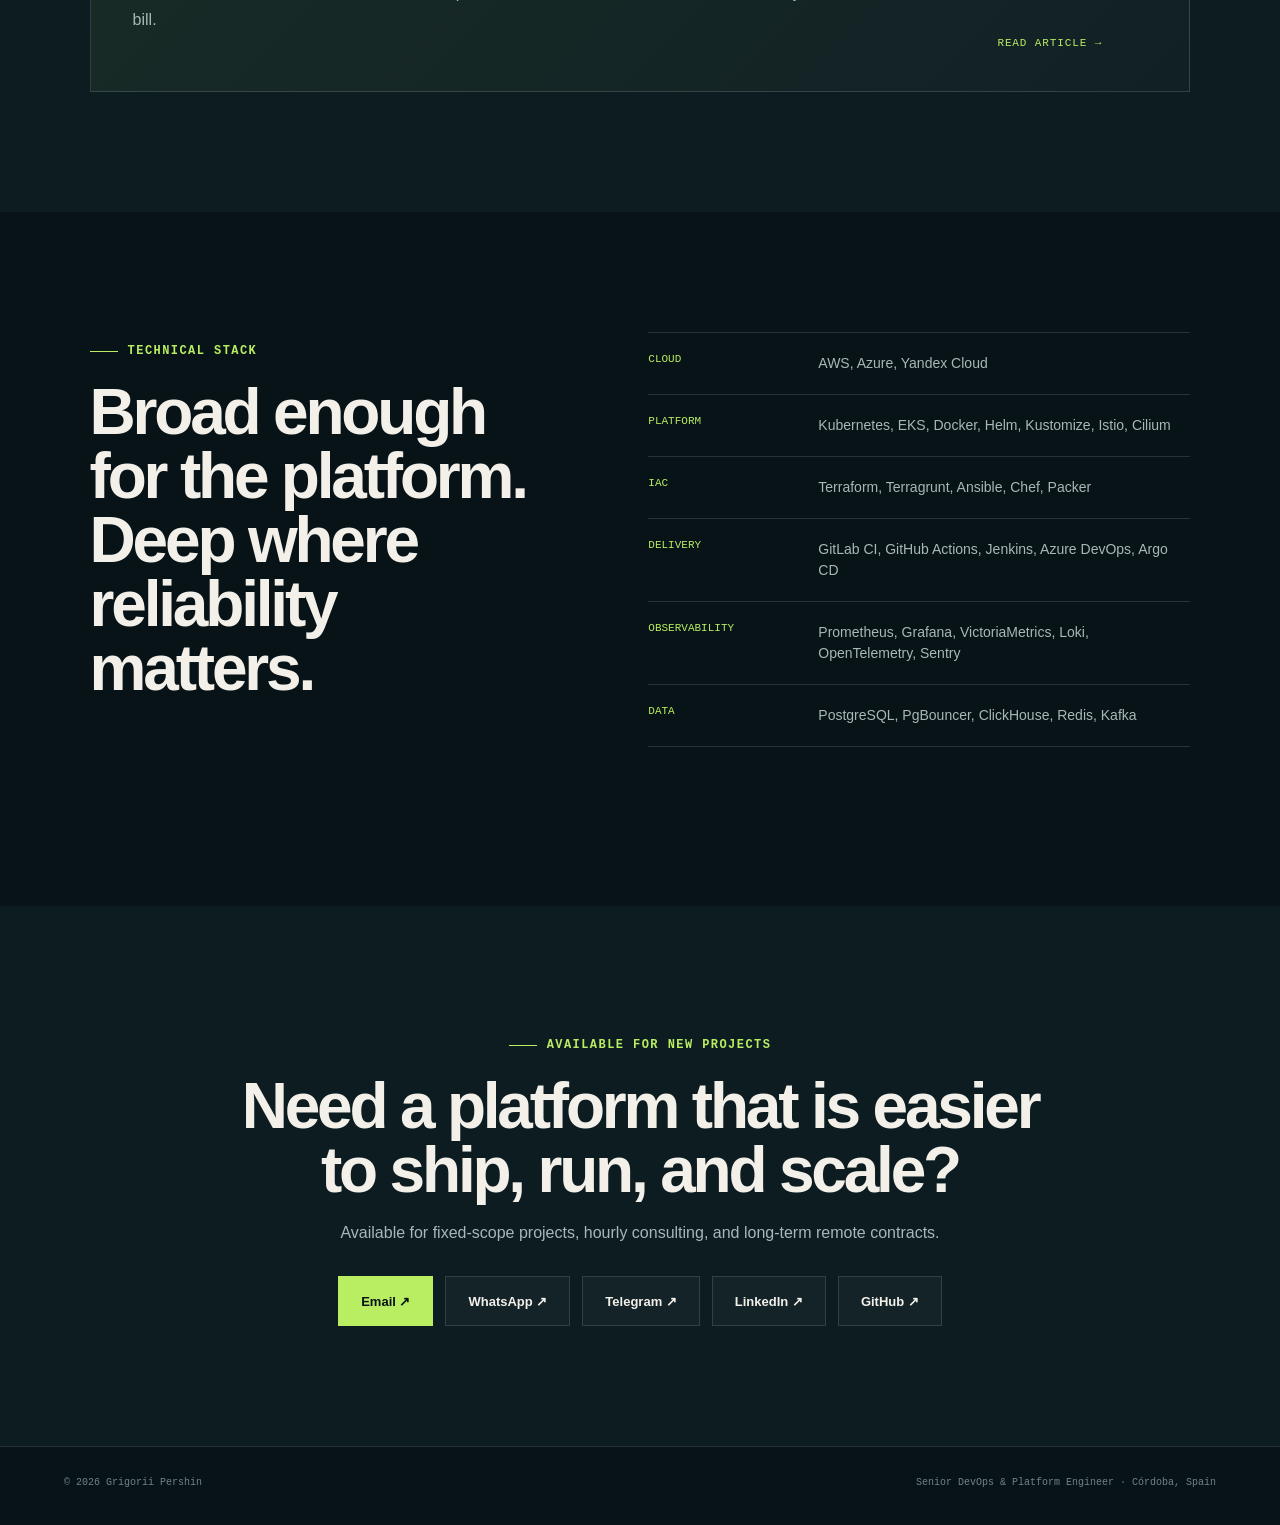
==== commit a61e54e7: "Publish Kubernetes and AWS cost benchmark articles" ====
--- a/index.html
+++ b/index.html
@@ -14,7 +14,7 @@
   <script type="application/ld+json">{"@context":"https://schema.org","@type":["Person","ProfessionalService"],"name":"Grigorii Pershin","url":"https://vigregus.github.io/","email":"mailto:vigregus@gmail.com","jobTitle":"Senior DevOps & Platform Engineer","address":{"@type":"PostalAddress","addressLocality":"Córdoba","addressCountry":"ES"},"sameAs":["https://github.com/vigregus","https://www.linkedin.com/in/grigoriypershin/","https://t.me/vigregus"],"knowsAbout":["AWS","Kubernetes","Terraform","GitOps","CI/CD","Platform engineering","Observability","Cloud cost optimization"],"areaServed":"Worldwide"}</script>
   <script>window.dataLayer=window.dataLayer||[];function gtag(){dataLayer.push(arguments)}gtag('consent','default',{ad_storage:'denied',analytics_storage:'denied',ad_user_data:'denied',ad_personalization:'denied'});if(localStorage.getItem('analytics_consent')==='granted')gtag('consent','update',{analytics_storage:'granted'});gtag('js',new Date());gtag('config','G-XRSKZ8BVP9',{anonymize_ip:true});</script><script async src="https://www.googletagmanager.com/gtag/js?id=G-XRSKZ8BVP9"></script>
   <style>
-    :root{--ink:#071317;--panel:#0c1c21;--panel2:#10272c;--paper:#f2f0e9;--muted:#a8b8b7;--line:rgba(231,242,238,.14);--acid:#b9ed62;--amber:#f2b45f}*{box-sizing:border-box}html{scroll-behavior:smooth}body{margin:0;background:var(--ink);color:var(--paper);font-family:Arial,Helvetica,sans-serif}a{color:inherit;text-decoration:none}.site-header{position:sticky;top:0;z-index:10;display:flex;align-items:center;justify-content:space-between;min-height:76px;padding:0 5vw;border-bottom:1px solid var(--line);background:rgba(7,19,23,.92);backdrop-filter:blur(16px)}.brand{font:800 14px ui-monospace,SFMono-Regular,Menlo,monospace;letter-spacing:.08em}.brand span,.eyebrow,.online,.article-card>span{color:var(--acid)}nav{display:flex;align-items:center;gap:34px;font-size:13px}nav a:not(.nav-cta){color:var(--muted)}nav a:hover{color:var(--acid)}.nav-cta{padding:11px 17px;border:1px solid var(--acid);color:var(--acid)}.hero{min-height:calc(100vh - 76px);display:grid;grid-template-columns:1.25fr .75fr;gap:8vw;align-items:center;padding:8vw 7vw;background:linear-gradient(rgba(255,255,255,.025) 1px,transparent 1px),linear-gradient(90deg,rgba(255,255,255,.025) 1px,transparent 1px);background-size:56px 56px}.eyebrow{display:flex;align-items:center;gap:10px;font:700 12px ui-monospace,SFMono-Regular,Menlo,monospace;letter-spacing:.12em;text-transform:uppercase}.eyebrow i{width:28px;height:1px;background:var(--acid)}.hero h1{margin:26px 0;max-width:900px;font-size:clamp(52px,7.2vw,108px);line-height:.91;letter-spacing:-.065em}.hero h1 em{color:var(--acid);font-style:normal}.hero-text{max-width:700px;color:var(--muted);font-size:18px;line-height:1.7}.actions,.contact-links{display:flex;flex-wrap:wrap;gap:12px;margin-top:34px}.button{display:inline-flex;min-height:50px;align-items:center;justify-content:center;padding:0 22px;border:1px solid var(--line);font-size:13px;font-weight:700;transition:.2s}.button.primary{border-color:var(--acid);background:var(--acid);color:var(--ink)}.button.secondary{background:rgba(255,255,255,.03)}.button:hover{transform:translateY(-2px)}.hero-panel{border:1px solid var(--line);background:rgba(12,28,33,.9);box-shadow:24px 24px 0 rgba(185,237,98,.035)}.terminal-bar{display:flex;gap:7px;padding:14px 16px;border-bottom:1px solid var(--line)}.terminal-bar span{width:7px;height:7px;border-radius:50%;background:#365158}.terminal-bar span:first-child{background:var(--amber)}.terminal-bar b{margin-left:auto;color:#678086;font:500 10px ui-monospace,SFMono-Regular,Menlo,monospace}.terminal-body{padding:14px 24px 24px}.terminal-body p{display:grid;grid-template-columns:100px 1fr;gap:16px;padding:15px 0;margin:0;border-bottom:1px solid var(--line);font:11px ui-monospace,SFMono-Regular,Menlo,monospace}.terminal-body p:last-child{border:0}.terminal-body i{color:#668086;font-style:normal}.terminal-body strong{font-weight:500}.online:before{content:'●';margin-right:8px}.metrics{display:grid;grid-template-columns:repeat(4,1fr);border-top:1px solid var(--line);border-bottom:1px solid var(--line)}.metrics div{padding:35px 5vw;border-right:1px solid var(--line)}.metrics div:last-child{border:0}.metrics strong{display:block;color:var(--acid);font:42px ui-monospace,SFMono-Regular,Menlo,monospace}.metrics span{display:block;margin-top:7px;color:var(--muted);font-size:11px;text-transform:uppercase;letter-spacing:.08em}.section{padding:120px 7vw}.section-heading{max-width:850px;margin-bottom:64px}.section-heading h2,.contact h2{margin:22px 0;font-size:clamp(38px,5vw,72px);line-height:1;letter-spacing:-.05em}.section-heading>p:last-child{max-width:630px;color:var(--muted);line-height:1.7}.split{max-width:none;display:grid;grid-template-columns:1fr .55fr;gap:10vw;align-items:end}.split>p{margin-bottom:8px;color:var(--muted);line-height:1.7}.service-grid{display:grid;grid-template-columns:repeat(3,1fr);border-top:1px solid var(--line);border-left:1px solid var(--line)}.service-card{min-height:265px;padding:30px;border-right:1px solid var(--line);border-bottom:1px solid var(--line)}.service-card:hover{background:var(--panel)}.service-card>span,.project-type{color:var(--acid);font:11px ui-monospace,SFMono-Regular,Menlo,monospace}.service-card h3{margin:42px 0 16px;font-size:21px}.service-card p{color:var(--muted);font-size:14px;line-height:1.65}.work{background:var(--paper);color:var(--ink)}.work .eyebrow,.work .project-type{color:#49702a}.work .eyebrow i{background:#49702a}.project-list{border-top:1px solid rgba(7,19,23,.18)}.project{display:grid;grid-template-columns:70px 1fr 190px;gap:28px;padding:42px 0;border-bottom:1px solid rgba(7,19,23,.18)}.project-index{color:#71807a;font:12px ui-monospace,SFMono-Regular,Menlo,monospace}.project h3{margin:10px 0 14px;font-size:29px;letter-spacing:-.035em}.project-main>p:not(.project-type){max-width:780px;color:#53605d;line-height:1.65}.project-stack{margin-top:22px;color:#65746f;font:9px ui-monospace,SFMono-Regular,Menlo,monospace;letter-spacing:.08em}.project>a,.project-status{padding-top:28px;color:#3f6623;font:10px ui-monospace,SFMono-Regular,Menlo,monospace;text-transform:uppercase;letter-spacing:.08em}.insights{background:var(--panel)}.article-card{display:grid;grid-template-columns:1fr 150px;gap:40px;align-items:end;padding:42px;border:1px solid var(--line);background:linear-gradient(135deg,rgba(185,237,98,.08),rgba(255,255,255,.02))}.article-card h3{max-width:900px;margin:12px 0 16px;font-size:clamp(30px,4vw,56px);line-height:1.05;letter-spacing:-.045em}.article-card p:not(.project-type){max-width:760px;color:var(--muted);line-height:1.7}.article-card>span{font:11px ui-monospace,SFMono-Regular,Menlo,monospace;text-transform:uppercase;letter-spacing:.08em}.stack-section{display:grid;grid-template-columns:.9fr 1.1fr;gap:9vw}.stack-list{border-top:1px solid var(--line)}.stack-list div{display:grid;grid-template-columns:140px 1fr;gap:30px;padding:20px 0;border-bottom:1px solid var(--line)}.stack-list strong{color:var(--acid);font:11px ui-monospace,SFMono-Regular,Menlo,monospace;text-transform:uppercase}.stack-list span{color:var(--muted);font-size:14px;line-height:1.5}.contact{padding:120px 7vw;text-align:center;background:var(--panel)}.contact .eyebrow,.contact-links{justify-content:center}.contact>p:not(.eyebrow){color:var(--muted)}footer{display:flex;justify-content:space-between;gap:30px;padding:30px 5vw;border-top:1px solid var(--line);color:#718388;font:10px ui-monospace,SFMono-Regular,Menlo,monospace}.consent{position:fixed;left:18px;right:18px;bottom:18px;z-index:20;max-width:760px;margin:auto;padding:18px;border:1px solid var(--line);background:var(--panel);display:none;gap:18px;align-items:center}.consent p{margin:0;color:var(--muted);font-size:13px}.consent button{padding:9px 12px;border:1px solid var(--line);background:transparent;color:var(--paper);cursor:pointer}.consent .accept{background:var(--acid);color:var(--ink)}@media(max-width:980px){.hero{grid-template-columns:1fr}.hero-panel{max-width:620px}.metrics{grid-template-columns:repeat(2,1fr)}.service-grid{grid-template-columns:repeat(2,1fr)}.stack-section{grid-template-columns:1fr}}@media(max-width:700px){.site-header{min-height:64px}nav a:not(.nav-cta){display:none}.hero{min-height:auto;padding:90px 6vw}.hero h1{font-size:clamp(46px,14vw,72px)}.metrics,.service-grid{grid-template-columns:1fr}.metrics div{border-right:0;border-bottom:1px solid var(--line)}.section{padding:85px 6vw}.split{grid-template-columns:1fr;gap:18px}.project{grid-template-columns:38px 1fr}.project>a,.project-status{grid-column:2;padding:0}.article-card{grid-template-columns:1fr;padding:28px}.stack-list div{grid-template-columns:100px 1fr;gap:14px}footer{flex-direction:column}.consent{flex-direction:column;align-items:stretch}}
+    :root{--ink:#071317;--panel:#0c1c21;--panel2:#10272c;--paper:#f2f0e9;--muted:#a8b8b7;--line:rgba(231,242,238,.14);--acid:#b9ed62;--amber:#f2b45f}*{box-sizing:border-box}html{scroll-behavior:smooth}body{margin:0;background:var(--ink);color:var(--paper);font-family:Arial,Helvetica,sans-serif}a{color:inherit;text-decoration:none}.site-header{position:sticky;top:0;z-index:10;display:flex;align-items:center;justify-content:space-between;min-height:76px;padding:0 5vw;border-bottom:1px solid var(--line);background:rgba(7,19,23,.92);backdrop-filter:blur(16px)}.brand{font:800 14px ui-monospace,SFMono-Regular,Menlo,monospace;letter-spacing:.08em}.brand span,.eyebrow,.online,.article-card>span{color:var(--acid)}nav{display:flex;align-items:center;gap:34px;font-size:13px}nav a:not(.nav-cta){color:var(--muted)}nav a:hover{color:var(--acid)}.nav-cta{padding:11px 17px;border:1px solid var(--acid);color:var(--acid)}.hero{min-height:calc(100vh - 76px);display:grid;grid-template-columns:1.25fr .75fr;gap:8vw;align-items:center;padding:8vw 7vw;background:linear-gradient(rgba(255,255,255,.025) 1px,transparent 1px),linear-gradient(90deg,rgba(255,255,255,.025) 1px,transparent 1px);background-size:56px 56px}.eyebrow{display:flex;align-items:center;gap:10px;font:700 12px ui-monospace,SFMono-Regular,Menlo,monospace;letter-spacing:.12em;text-transform:uppercase}.eyebrow i{width:28px;height:1px;background:var(--acid)}.hero h1{margin:26px 0;max-width:900px;font-size:clamp(52px,7.2vw,108px);line-height:.91;letter-spacing:-.065em}.hero h1 em{color:var(--acid);font-style:normal}.hero-text{max-width:700px;color:var(--muted);font-size:18px;line-height:1.7}.actions,.contact-links{display:flex;flex-wrap:wrap;gap:12px;margin-top:34px}.button{display:inline-flex;min-height:50px;align-items:center;justify-content:center;padding:0 22px;border:1px solid var(--line);font-size:13px;font-weight:700;transition:.2s}.button.primary{border-color:var(--acid);background:var(--acid);color:var(--ink)}.button.secondary{background:rgba(255,255,255,.03)}.button:hover{transform:translateY(-2px)}.hero-panel{border:1px solid var(--line);background:rgba(12,28,33,.9);box-shadow:24px 24px 0 rgba(185,237,98,.035)}.terminal-bar{display:flex;gap:7px;padding:14px 16px;border-bottom:1px solid var(--line)}.terminal-bar span{width:7px;height:7px;border-radius:50%;background:#365158}.terminal-bar span:first-child{background:var(--amber)}.terminal-bar b{margin-left:auto;color:#678086;font:500 10px ui-monospace,SFMono-Regular,Menlo,monospace}.terminal-body{padding:14px 24px 24px}.terminal-body p{display:grid;grid-template-columns:100px 1fr;gap:16px;padding:15px 0;margin:0;border-bottom:1px solid var(--line);font:11px ui-monospace,SFMono-Regular,Menlo,monospace}.terminal-body p:last-child{border:0}.terminal-body i{color:#668086;font-style:normal}.terminal-body strong{font-weight:500}.online:before{content:'●';margin-right:8px}.metrics{display:grid;grid-template-columns:repeat(4,1fr);border-top:1px solid var(--line);border-bottom:1px solid var(--line)}.metrics div{padding:35px 5vw;border-right:1px solid var(--line)}.metrics div:last-child{border:0}.metrics strong{display:block;color:var(--acid);font:42px ui-monospace,SFMono-Regular,Menlo,monospace}.metrics span{display:block;margin-top:7px;color:var(--muted);font-size:11px;text-transform:uppercase;letter-spacing:.08em}.section{padding:120px 7vw}.section-heading{max-width:850px;margin-bottom:64px}.section-heading h2,.contact h2{margin:22px 0;font-size:clamp(38px,5vw,72px);line-height:1;letter-spacing:-.05em}.section-heading>p:last-child{max-width:630px;color:var(--muted);line-height:1.7}.split{max-width:none;display:grid;grid-template-columns:1fr .55fr;gap:10vw;align-items:end}.split>p{margin-bottom:8px;color:var(--muted);line-height:1.7}.service-grid{display:grid;grid-template-columns:repeat(3,1fr);border-top:1px solid var(--line);border-left:1px solid var(--line)}.service-card{min-height:265px;padding:30px;border-right:1px solid var(--line);border-bottom:1px solid var(--line)}.service-card:hover{background:var(--panel)}.service-card>span,.project-type{color:var(--acid);font:11px ui-monospace,SFMono-Regular,Menlo,monospace}.service-card h3{margin:42px 0 16px;font-size:21px}.service-card p{color:var(--muted);font-size:14px;line-height:1.65}.work{background:var(--paper);color:var(--ink)}.work .eyebrow,.work .project-type{color:#49702a}.work .eyebrow i{background:#49702a}.project-list{border-top:1px solid rgba(7,19,23,.18)}.project{display:grid;grid-template-columns:70px 1fr 190px;gap:28px;padding:42px 0;border-bottom:1px solid rgba(7,19,23,.18)}.project-index{color:#71807a;font:12px ui-monospace,SFMono-Regular,Menlo,monospace}.project h3{margin:10px 0 14px;font-size:29px;letter-spacing:-.035em}.project-main>p:not(.project-type){max-width:780px;color:#53605d;line-height:1.65}.project-stack{margin-top:22px;color:#65746f;font:9px ui-monospace,SFMono-Regular,Menlo,monospace;letter-spacing:.08em}.project>a,.project-status{padding-top:28px;color:#3f6623;font:10px ui-monospace,SFMono-Regular,Menlo,monospace;text-transform:uppercase;letter-spacing:.08em}.insights{background:var(--panel)}.insights-list{display:grid;gap:24px}.article-card{display:grid;grid-template-columns:1fr 150px;gap:40px;align-items:end;padding:42px;border:1px solid var(--line);background:linear-gradient(135deg,rgba(185,237,98,.08),rgba(255,255,255,.02))}.article-card h3{max-width:900px;margin:12px 0 16px;font-size:clamp(30px,4vw,56px);line-height:1.05;letter-spacing:-.045em}.article-card p:not(.project-type){max-width:760px;color:var(--muted);line-height:1.7}.article-card>span{font:11px ui-monospace,SFMono-Regular,Menlo,monospace;text-transform:uppercase;letter-spacing:.08em}.stack-section{display:grid;grid-template-columns:.9fr 1.1fr;gap:9vw}.stack-list{border-top:1px solid var(--line)}.stack-list div{display:grid;grid-template-columns:140px 1fr;gap:30px;padding:20px 0;border-bottom:1px solid var(--line)}.stack-list strong{color:var(--acid);font:11px ui-monospace,SFMono-Regular,Menlo,monospace;text-transform:uppercase}.stack-list span{color:var(--muted);font-size:14px;line-height:1.5}.contact{padding:120px 7vw;text-align:center;background:var(--panel)}.contact .eyebrow,.contact-links{justify-content:center}.contact>p:not(.eyebrow){color:var(--muted)}footer{display:flex;justify-content:space-between;gap:30px;padding:30px 5vw;border-top:1px solid var(--line);color:#718388;font:10px ui-monospace,SFMono-Regular,Menlo,monospace}.consent{position:fixed;left:18px;right:18px;bottom:18px;z-index:20;max-width:760px;margin:auto;padding:18px;border:1px solid var(--line);background:var(--panel);display:none;gap:18px;align-items:center}.consent p{margin:0;color:var(--muted);font-size:13px}.consent button{padding:9px 12px;border:1px solid var(--line);background:transparent;color:var(--paper);cursor:pointer}.consent .accept{background:var(--acid);color:var(--ink)}@media(max-width:980px){.hero{grid-template-columns:1fr}.hero-panel{max-width:620px}.metrics{grid-template-columns:repeat(2,1fr)}.service-grid{grid-template-columns:repeat(2,1fr)}.stack-section{grid-template-columns:1fr}}@media(max-width:700px){.site-header{min-height:64px}nav a:not(.nav-cta){display:none}.hero{min-height:auto;padding:90px 6vw}.hero h1{font-size:clamp(46px,14vw,72px)}.metrics,.service-grid{grid-template-columns:1fr}.metrics div{border-right:0;border-bottom:1px solid var(--line)}.section{padding:85px 6vw}.split{grid-template-columns:1fr;gap:18px}.project{grid-template-columns:38px 1fr}.project>a,.project-status{grid-column:2;padding:0}.article-card{grid-template-columns:1fr;padding:28px}.stack-list div{grid-template-columns:100px 1fr;gap:14px}footer{flex-direction:column}.consent{flex-direction:column;align-items:stretch}}
   </style>
 </head>
 <body>
@@ -24,7 +24,7 @@
     <section class="metrics"><div><strong>3</strong><span>Kubernetes clusters</span></div><div><strong>40+</strong><span>Environments operated</span></div><div><strong>50+</strong><span>Microservices supported</span></div><div><strong>25%</strong><span>Cumulative cloud cost reduction</span></div></section>
     <section class="section" id="services"><div class="section-heading"><p class="eyebrow"><i></i>Services</p><h2>From infrastructure design<br>to reliable production.</h2><p>Focused help for teams that need pragmatic engineering, clear ownership, and measurable operational improvements.</p></div><div class="service-grid"><article class="service-card"><span>01</span><h3>Fast AWS MVP Launch</h3><p>Lean Lambda, Fargate, or EC2 architectures designed for short time to market, low idle cost, and a credible path to scale.</p></article><article class="service-card"><span>02</span><h3>Kubernetes &amp; Cloud Platforms</h3><p>Architecture, audits, stabilization, upgrades, multi-environment design, and AWS infrastructure.</p></article><article class="service-card"><span>03</span><h3>Infrastructure as Code</h3><p>Terraform and Terragrunt architecture, reusable modules, refactoring, and automated provisioning.</p></article><article class="service-card"><span>04</span><h3>CI/CD &amp; GitOps</h3><p>GitLab CI, GitHub Actions, Jenkins, Azure DevOps, Argo CD, release automation, and rollbacks.</p></article><article class="service-card"><span>05</span><h3>Observability &amp; SRE</h3><p>Metrics, logs, traces, alerting, incident response, root-cause analysis, and reliability reviews.</p></article><article class="service-card"><span>06</span><h3>Cloud Cost Optimization</h3><p>Workload right-sizing, capacity analysis, resource governance, and continuous cost control.</p></article></div></section>
     <section class="section work" id="work"><div class="section-heading split"><div><p class="eyebrow"><i></i>Selected work</p><h2>Systems built to be<br>operated, not admired.</h2></div><p>Experience spans production platforms at UMSCHOOL and complex international projects associated with Bose, Schneider Electric, and Pearson.</p></div><div class="project-list"><article class="project"><div class="project-index">01</div><div class="project-main"><p class="project-type">PLATFORM ENGINEERING</p><h3>Production Kubernetes platform</h3><p>Three clusters, 40+ environments, and 50+ microservices with Terraform, Terragrunt, GitLab CI, Argo CD, observability, and production data operations.</p><div class="project-stack">KUBERNETES · TERRAFORM · ARGO CD · GITLAB CI · POSTGRESQL</div></div><span class="project-status">Production experience</span></article><article class="project"><div class="project-index">02</div><div class="project-main"><p class="project-type">CLOUD-NATIVE DELIVERY</p><h3>Containerized web application</h3><p>Python application with Docker packaging, automated tests, GitHub Actions, quality gates, and a separate GitOps infrastructure repository.</p><div class="project-stack">PYTHON · DOCKER · GITHUB ACTIONS · HELM · GITOPS</div></div><a href="https://github.com/vigregus/webserver-app">View project ↗</a></article><article class="project"><div class="project-index">03</div><div class="project-main"><p class="project-type">ENTERPRISE DELIVERY</p><h3>International enterprise platforms</h3><p>CI/CD, Kubernetes adoption, cloud automation, and delivery infrastructure for large projects associated with Bose, Schneider Electric, and Pearson.</p><div class="project-stack">AWS · AZURE · JENKINS · KUBERNETES · TERRAFORM</div></div><span class="project-status">Enterprise experience</span></article></div></section>
-    <section class="section insights" id="insights"><div class="section-heading split"><div><p class="eyebrow"><i></i>Insights</p><h2>Practical architecture,<br>without overengineering.</h2></div><p>Field notes for teams balancing delivery speed, cloud cost, reliability, and a credible path to scale.</p></div><a class="article-card" href="aws-mvp-without-overengineering.html"><div><p class="project-type">AWS · PLATFORM ENGINEERING · 12 MIN READ</p><h3>How to Launch an AWS MVP Fast Without Overengineering</h3><p>Lambda, Fargate, or EC2 first—and the operational signals that tell you when it is time to move toward Kubernetes.</p></div><span>Read article →</span></a></section>
+    <section class="section insights" id="insights"><div class="section-heading split"><div><p class="eyebrow"><i></i>Insights</p><h2>Practical architecture,<br>without overengineering.</h2></div><p>Field notes for teams balancing delivery speed, cloud cost, reliability, and a credible path to scale.</p></div><div class="insights-list"><a class="article-card" href="aws-mvp-without-overengineering.html"><div><p class="project-type">AWS · PLATFORM ENGINEERING · 12 MIN READ</p><h3>How to Launch an AWS MVP Fast Without Overengineering</h3><p>Lambda, Fargate, or EC2 first—and the operational signals that tell you when it is time to move toward Kubernetes.</p></div><span>Read article →</span></a><a class="article-card" href="when-does-a-startup-need-kubernetes.html"><div><p class="project-type">KUBERNETES · PLATFORM ENGINEERING · 11 MIN READ</p><h3>When Does a Startup Actually Need Kubernetes?</h3><p>The operational and organizational signals that tell you when Kubernetes starts solving more complexity than it creates.</p></div><span>Read article →</span></a><a class="article-card" href="aws-cost-benchmark-lambda-fargate-ec2-eks.html"><div><p class="project-type">AWS · FINOPS · 14 MIN READ</p><h3>AWS Cost Benchmark: Lambda vs Fargate vs ECS on EC2 vs EKS</h3><p>The same API, the same RPS, four AWS compute models, and a detailed look at what actually drives the bill.</p></div><span>Read article →</span></a></div></section>
     <section class="section stack-section" id="stack"><div class="section-heading"><p class="eyebrow"><i></i>Technical stack</p><h2>Broad enough for the platform.<br>Deep where reliability matters.</h2></div><div class="stack-list"><div><strong>Cloud</strong><span>AWS, Azure, Yandex Cloud</span></div><div><strong>Platform</strong><span>Kubernetes, EKS, Docker, Helm, Kustomize, Istio, Cilium</span></div><div><strong>IaC</strong><span>Terraform, Terragrunt, Ansible, Chef, Packer</span></div><div><strong>Delivery</strong><span>GitLab CI, GitHub Actions, Jenkins, Azure DevOps, Argo CD</span></div><div><strong>Observability</strong><span>Prometheus, Grafana, VictoriaMetrics, Loki, OpenTelemetry, Sentry</span></div><div><strong>Data</strong><span>PostgreSQL, PgBouncer, ClickHouse, Redis, Kafka</span></div></div></section>
     <section class="contact" id="contact"><p class="eyebrow"><i></i>Available for new projects</p><h2>Need a platform that is easier<br>to ship, run, and scale?</h2><p>Available for fixed-scope projects, hourly consulting, and long-term remote contracts.</p><div class="contact-links"><a class="button primary" href="mailto:vigregus@gmail.com">Email ↗</a><a class="button secondary" href="https://wa.me/34610153572">WhatsApp ↗</a><a class="button secondary" href="https://t.me/vigregus">Telegram ↗</a><a class="button secondary" href="https://www.linkedin.com/in/grigoriypershin/">LinkedIn ↗</a><a class="button secondary" href="https://github.com/vigregus">GitHub ↗</a></div></section>
   </main>
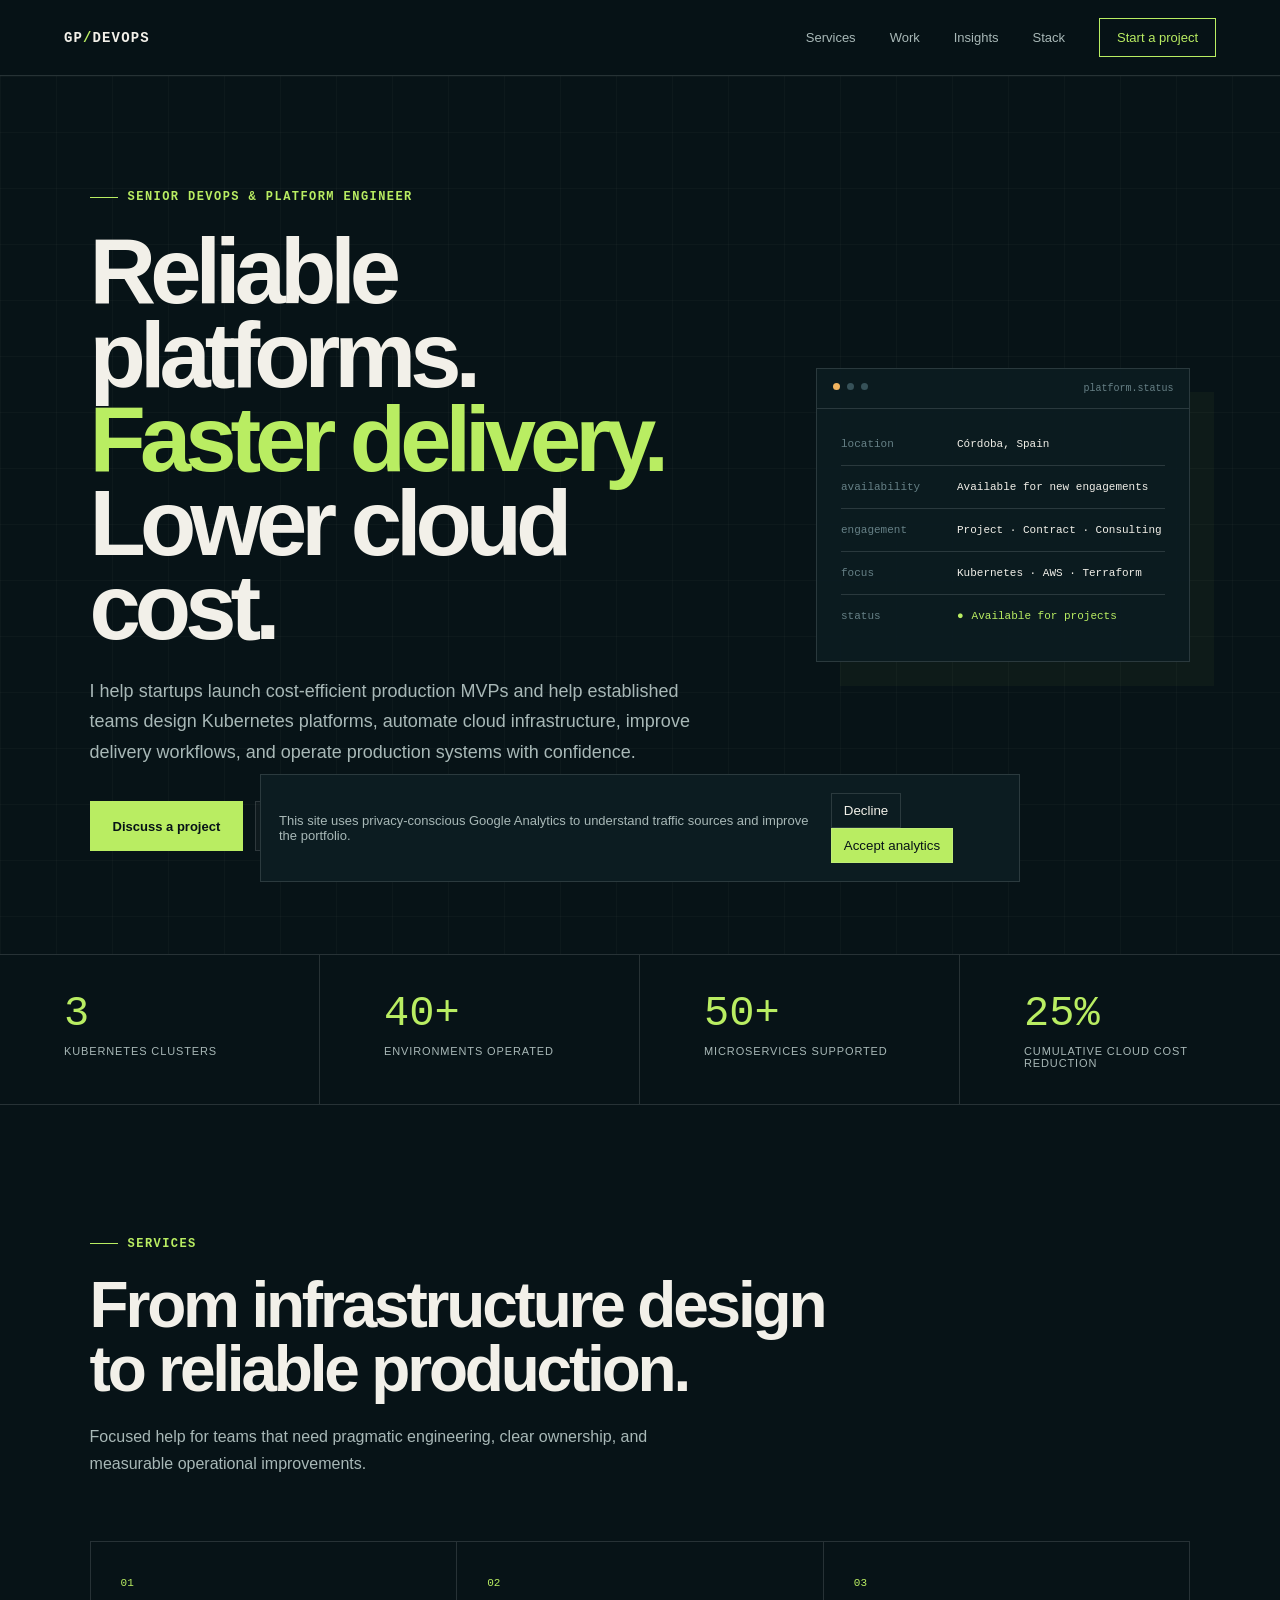
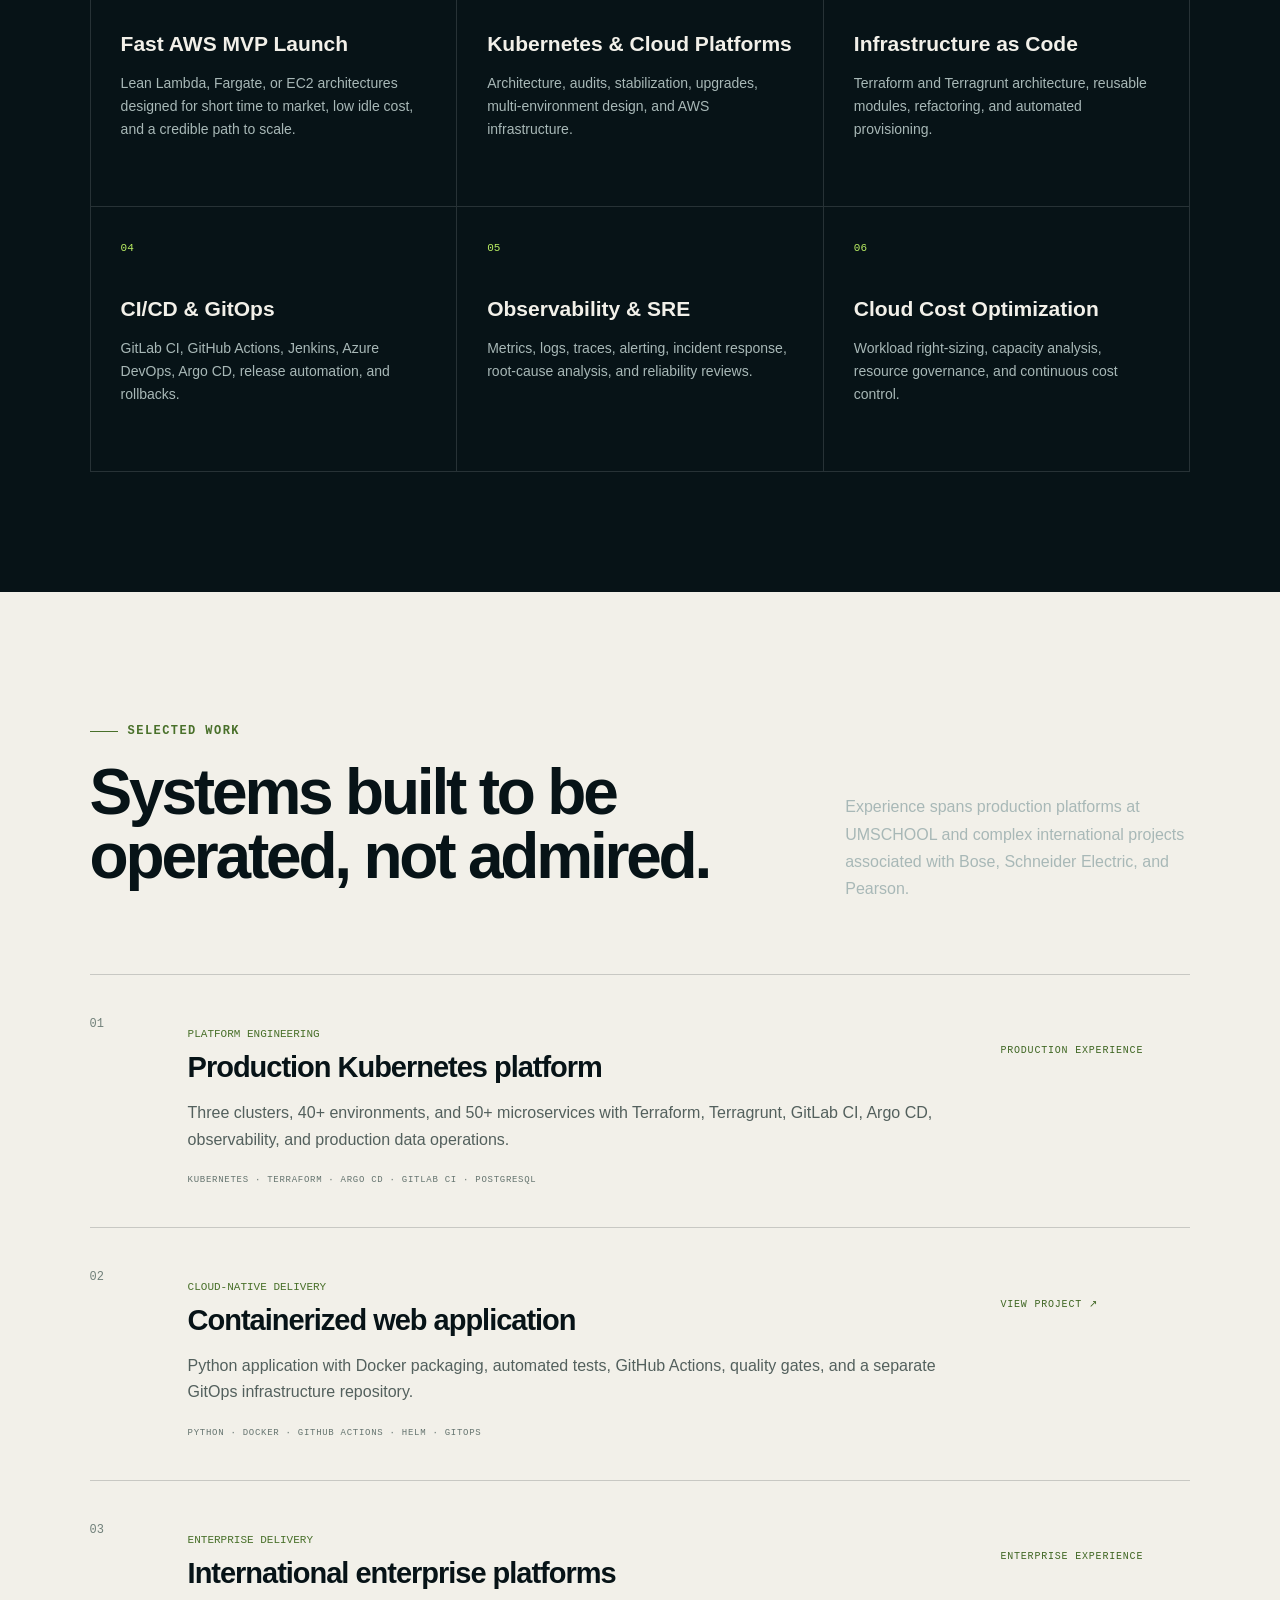
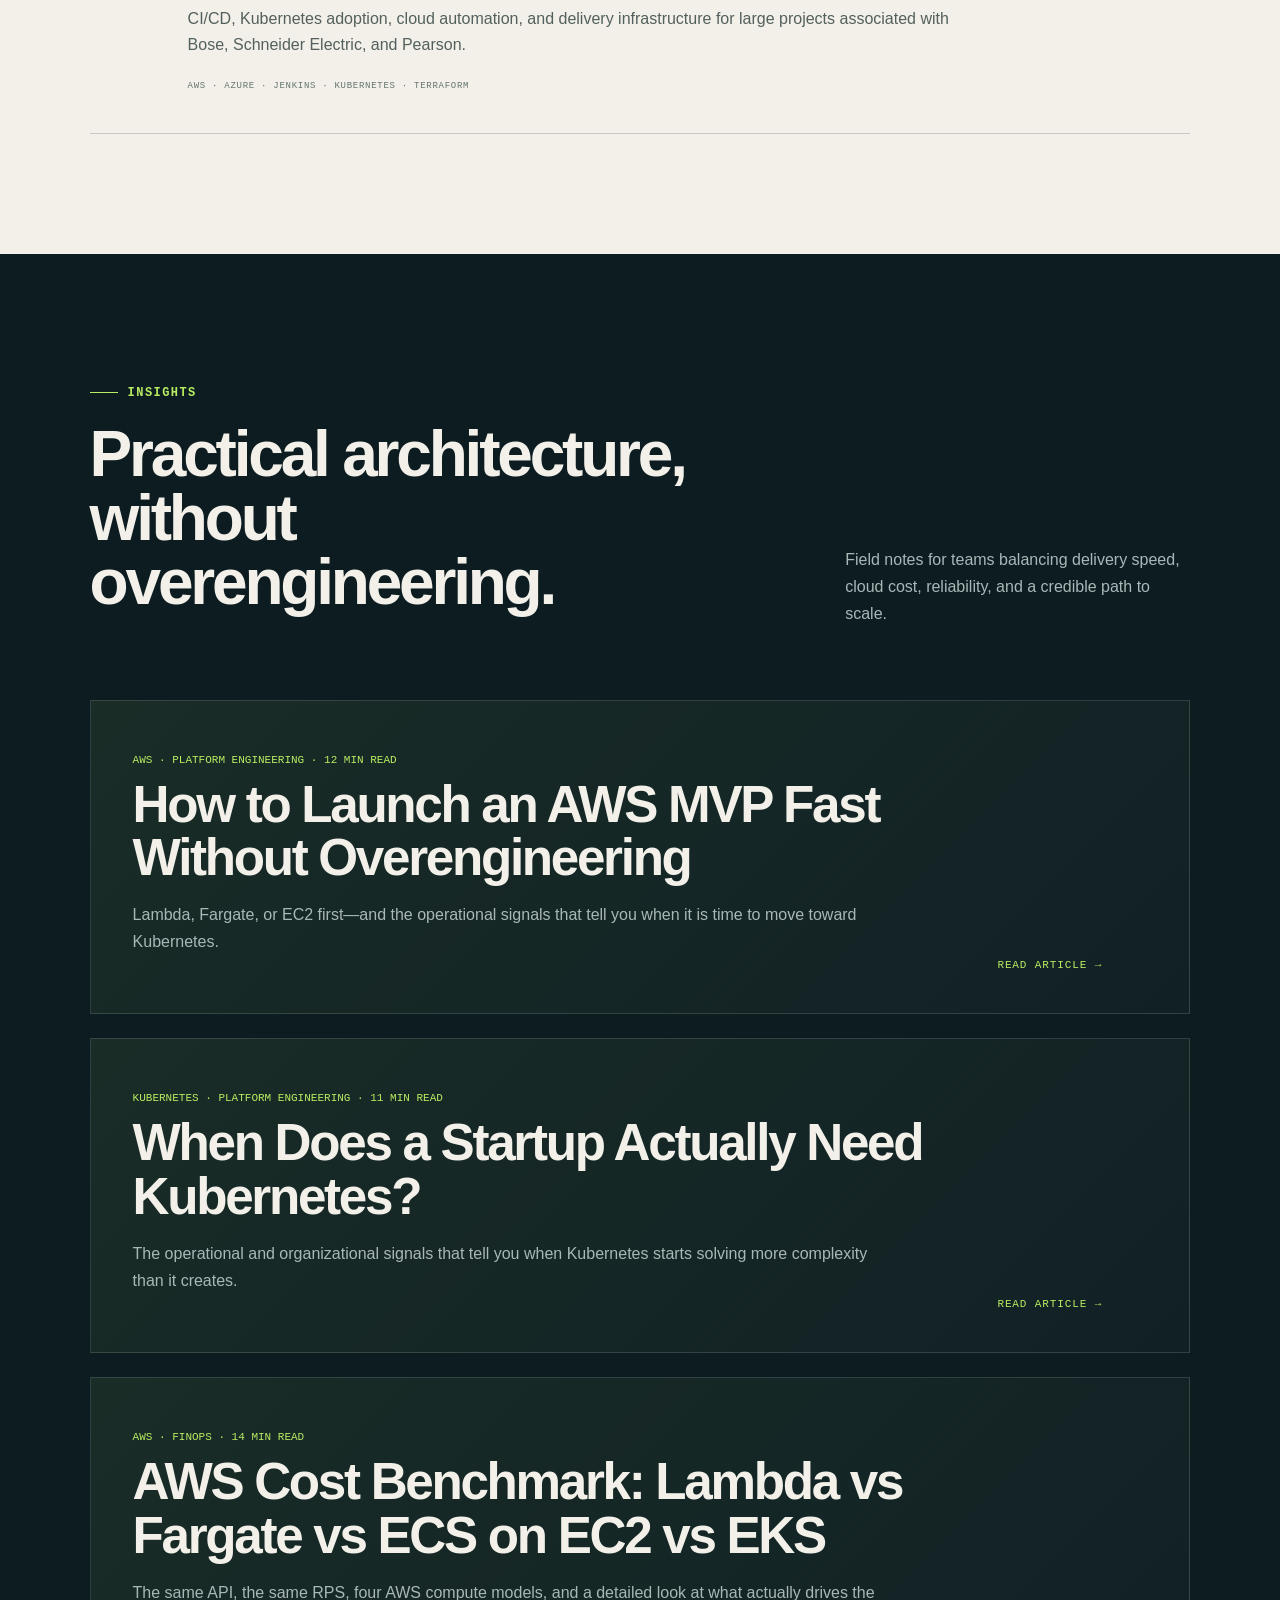
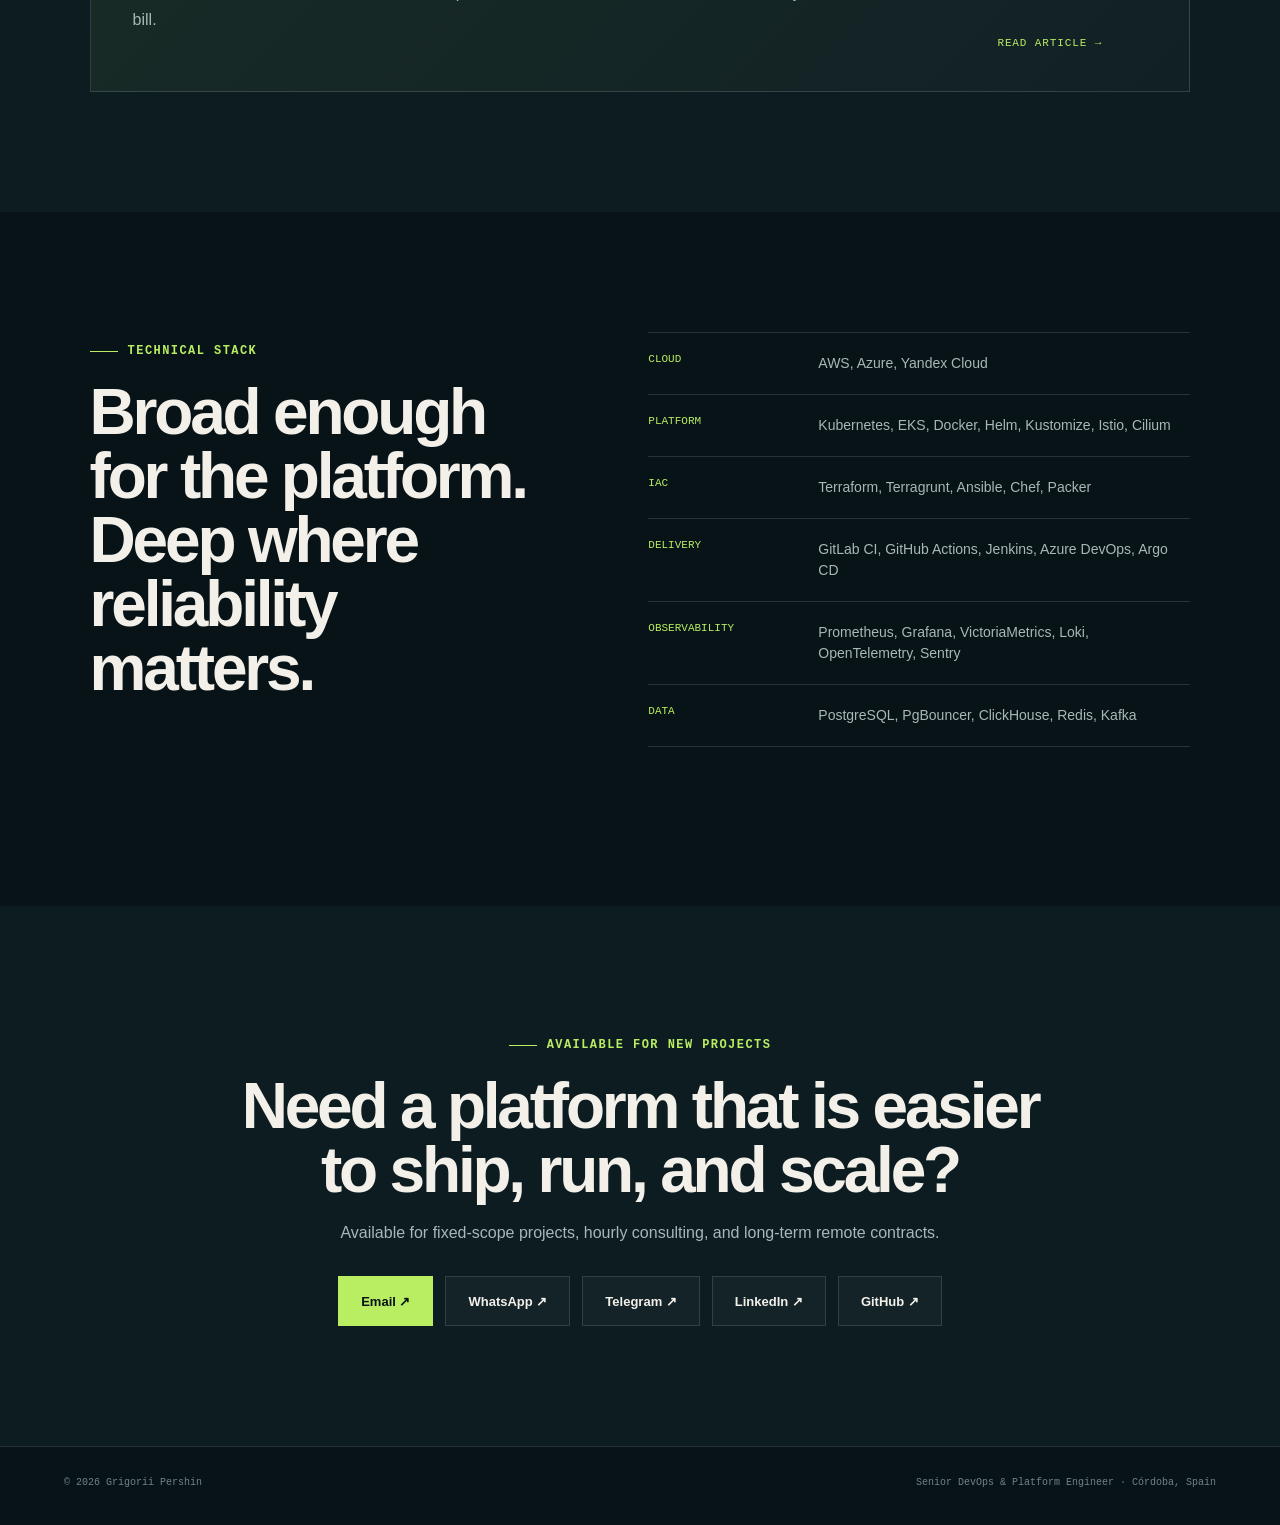
==== commit 8e9b3475: "Update homepage availability wording" ====
--- a/index.html
+++ b/index.html
@@ -20,7 +20,7 @@
 <body>
   <header class="site-header"><a class="brand" href="#top">GP<span>/</span>DEVOPS</a><nav><a href="#services">Services</a><a href="#work">Work</a><a href="#insights">Insights</a><a href="#stack">Stack</a><a class="nav-cta" href="#contact">Start a project</a></nav></header>
   <main>
-    <section class="hero" id="top"><div><p class="eyebrow"><i></i>Senior DevOps &amp; Platform Engineer</p><h1>Reliable platforms.<br><em>Faster delivery.</em><br>Lower cloud cost.</h1><p class="hero-text">I help startups launch cost-efficient production MVPs and help established teams design Kubernetes platforms, automate cloud infrastructure, improve delivery workflows, and operate production systems with confidence.</p><div class="actions"><a class="button primary" href="#contact">Discuss a project</a><a class="button secondary" href="#work">View selected work</a></div></div><aside class="hero-panel"><div class="terminal-bar"><span></span><span></span><span></span><b>platform.status</b></div><div class="terminal-body"><p><i>location</i><strong>Córdoba, Spain</strong></p><p><i>availability</i><strong>Up to 40 hours / week</strong></p><p><i>engagement</i><strong>Project · Contract · Consulting</strong></p><p><i>focus</i><strong>Kubernetes · AWS · Terraform</strong></p><p><i>status</i><strong class="online">Available for projects</strong></p></div></aside></section>
+    <section class="hero" id="top"><div><p class="eyebrow"><i></i>Senior DevOps &amp; Platform Engineer</p><h1>Reliable platforms.<br><em>Faster delivery.</em><br>Lower cloud cost.</h1><p class="hero-text">I help startups launch cost-efficient production MVPs and help established teams design Kubernetes platforms, automate cloud infrastructure, improve delivery workflows, and operate production systems with confidence.</p><div class="actions"><a class="button primary" href="#contact">Discuss a project</a><a class="button secondary" href="#work">View selected work</a></div></div><aside class="hero-panel"><div class="terminal-bar"><span></span><span></span><span></span><b>platform.status</b></div><div class="terminal-body"><p><i>location</i><strong>Córdoba, Spain</strong></p><p><i>availability</i><strong>Available for new engagements</strong></p><p><i>engagement</i><strong>Project · Contract · Consulting</strong></p><p><i>focus</i><strong>Kubernetes · AWS · Terraform</strong></p><p><i>status</i><strong class="online">Available for projects</strong></p></div></aside></section>
     <section class="metrics"><div><strong>3</strong><span>Kubernetes clusters</span></div><div><strong>40+</strong><span>Environments operated</span></div><div><strong>50+</strong><span>Microservices supported</span></div><div><strong>25%</strong><span>Cumulative cloud cost reduction</span></div></section>
     <section class="section" id="services"><div class="section-heading"><p class="eyebrow"><i></i>Services</p><h2>From infrastructure design<br>to reliable production.</h2><p>Focused help for teams that need pragmatic engineering, clear ownership, and measurable operational improvements.</p></div><div class="service-grid"><article class="service-card"><span>01</span><h3>Fast AWS MVP Launch</h3><p>Lean Lambda, Fargate, or EC2 architectures designed for short time to market, low idle cost, and a credible path to scale.</p></article><article class="service-card"><span>02</span><h3>Kubernetes &amp; Cloud Platforms</h3><p>Architecture, audits, stabilization, upgrades, multi-environment design, and AWS infrastructure.</p></article><article class="service-card"><span>03</span><h3>Infrastructure as Code</h3><p>Terraform and Terragrunt architecture, reusable modules, refactoring, and automated provisioning.</p></article><article class="service-card"><span>04</span><h3>CI/CD &amp; GitOps</h3><p>GitLab CI, GitHub Actions, Jenkins, Azure DevOps, Argo CD, release automation, and rollbacks.</p></article><article class="service-card"><span>05</span><h3>Observability &amp; SRE</h3><p>Metrics, logs, traces, alerting, incident response, root-cause analysis, and reliability reviews.</p></article><article class="service-card"><span>06</span><h3>Cloud Cost Optimization</h3><p>Workload right-sizing, capacity analysis, resource governance, and continuous cost control.</p></article></div></section>
     <section class="section work" id="work"><div class="section-heading split"><div><p class="eyebrow"><i></i>Selected work</p><h2>Systems built to be<br>operated, not admired.</h2></div><p>Experience spans production platforms at UMSCHOOL and complex international projects associated with Bose, Schneider Electric, and Pearson.</p></div><div class="project-list"><article class="project"><div class="project-index">01</div><div class="project-main"><p class="project-type">PLATFORM ENGINEERING</p><h3>Production Kubernetes platform</h3><p>Three clusters, 40+ environments, and 50+ microservices with Terraform, Terragrunt, GitLab CI, Argo CD, observability, and production data operations.</p><div class="project-stack">KUBERNETES · TERRAFORM · ARGO CD · GITLAB CI · POSTGRESQL</div></div><span class="project-status">Production experience</span></article><article class="project"><div class="project-index">02</div><div class="project-main"><p class="project-type">CLOUD-NATIVE DELIVERY</p><h3>Containerized web application</h3><p>Python application with Docker packaging, automated tests, GitHub Actions, quality gates, and a separate GitOps infrastructure repository.</p><div class="project-stack">PYTHON · DOCKER · GITHUB ACTIONS · HELM · GITOPS</div></div><a href="https://github.com/vigregus/webserver-app">View project ↗</a></article><article class="project"><div class="project-index">03</div><div class="project-main"><p class="project-type">ENTERPRISE DELIVERY</p><h3>International enterprise platforms</h3><p>CI/CD, Kubernetes adoption, cloud automation, and delivery infrastructure for large projects associated with Bose, Schneider Electric, and Pearson.</p><div class="project-stack">AWS · AZURE · JENKINS · KUBERNETES · TERRAFORM</div></div><span class="project-status">Enterprise experience</span></article></div></section>
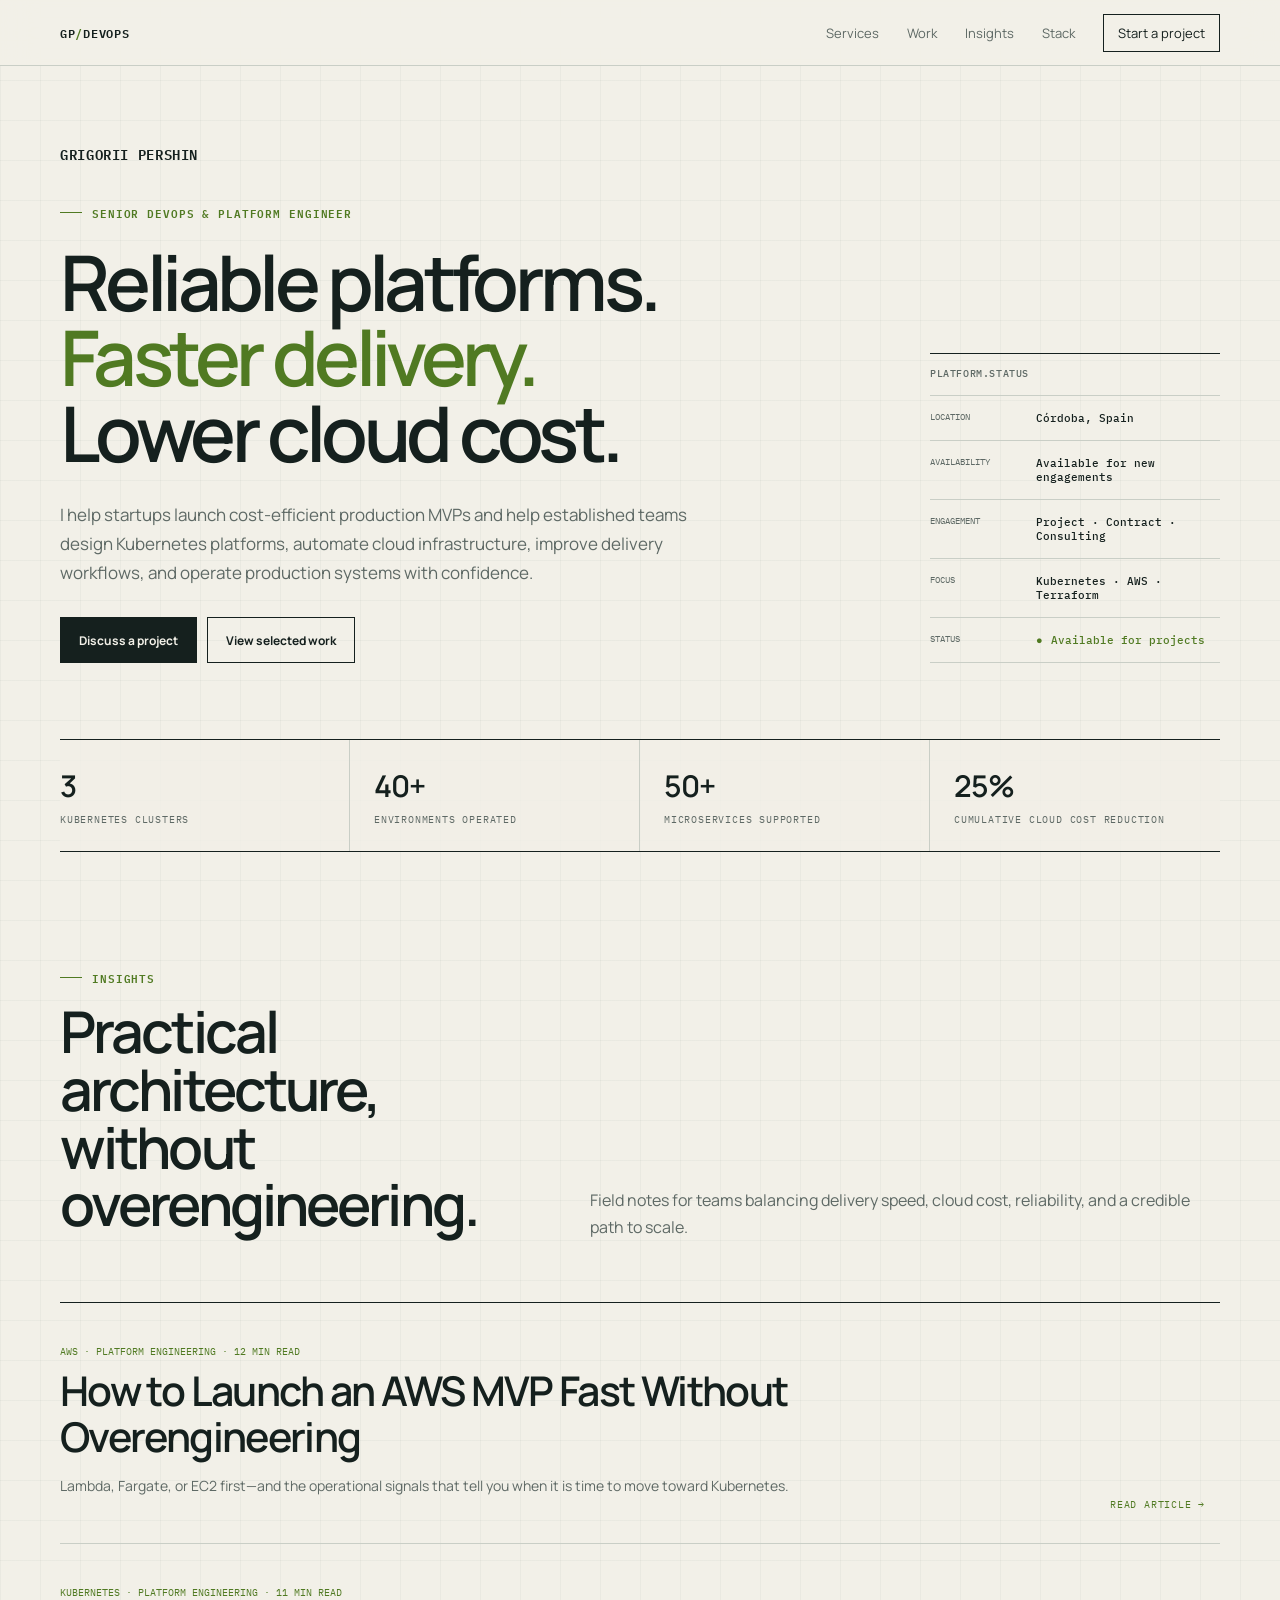
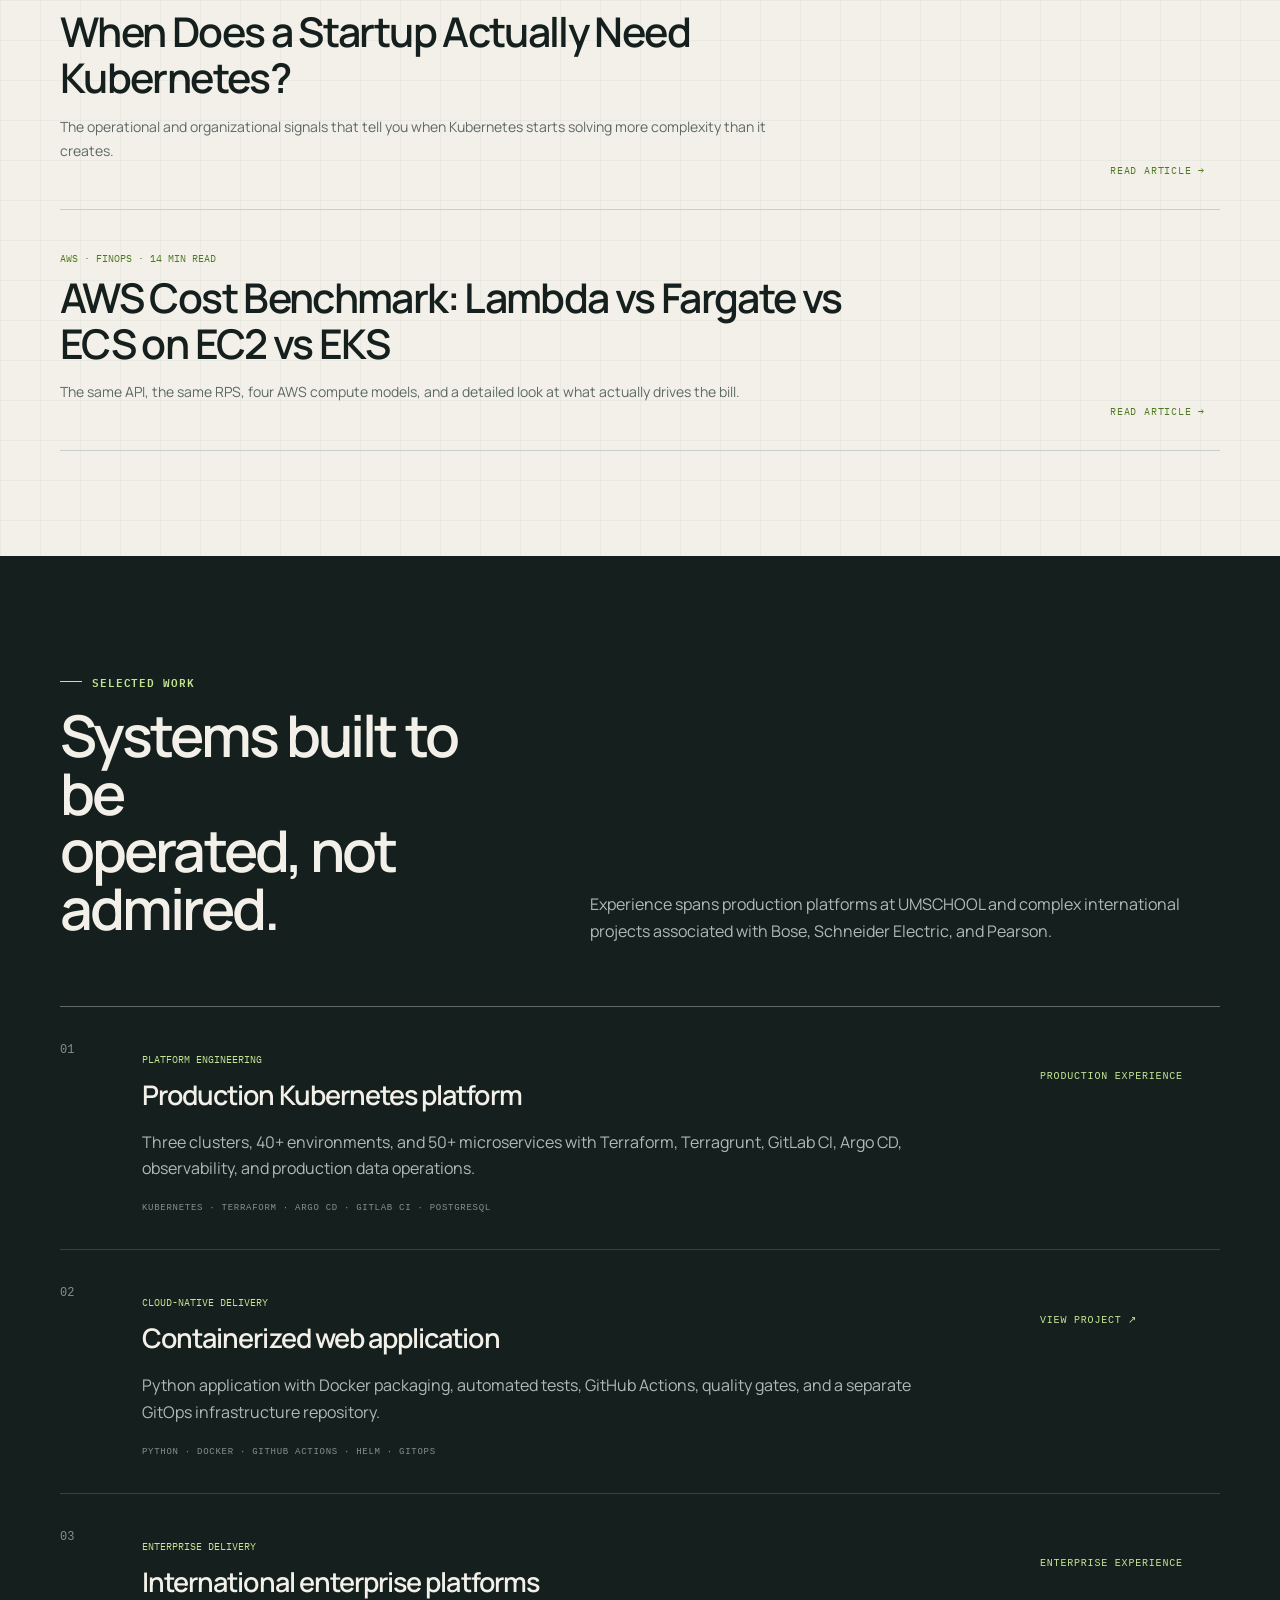
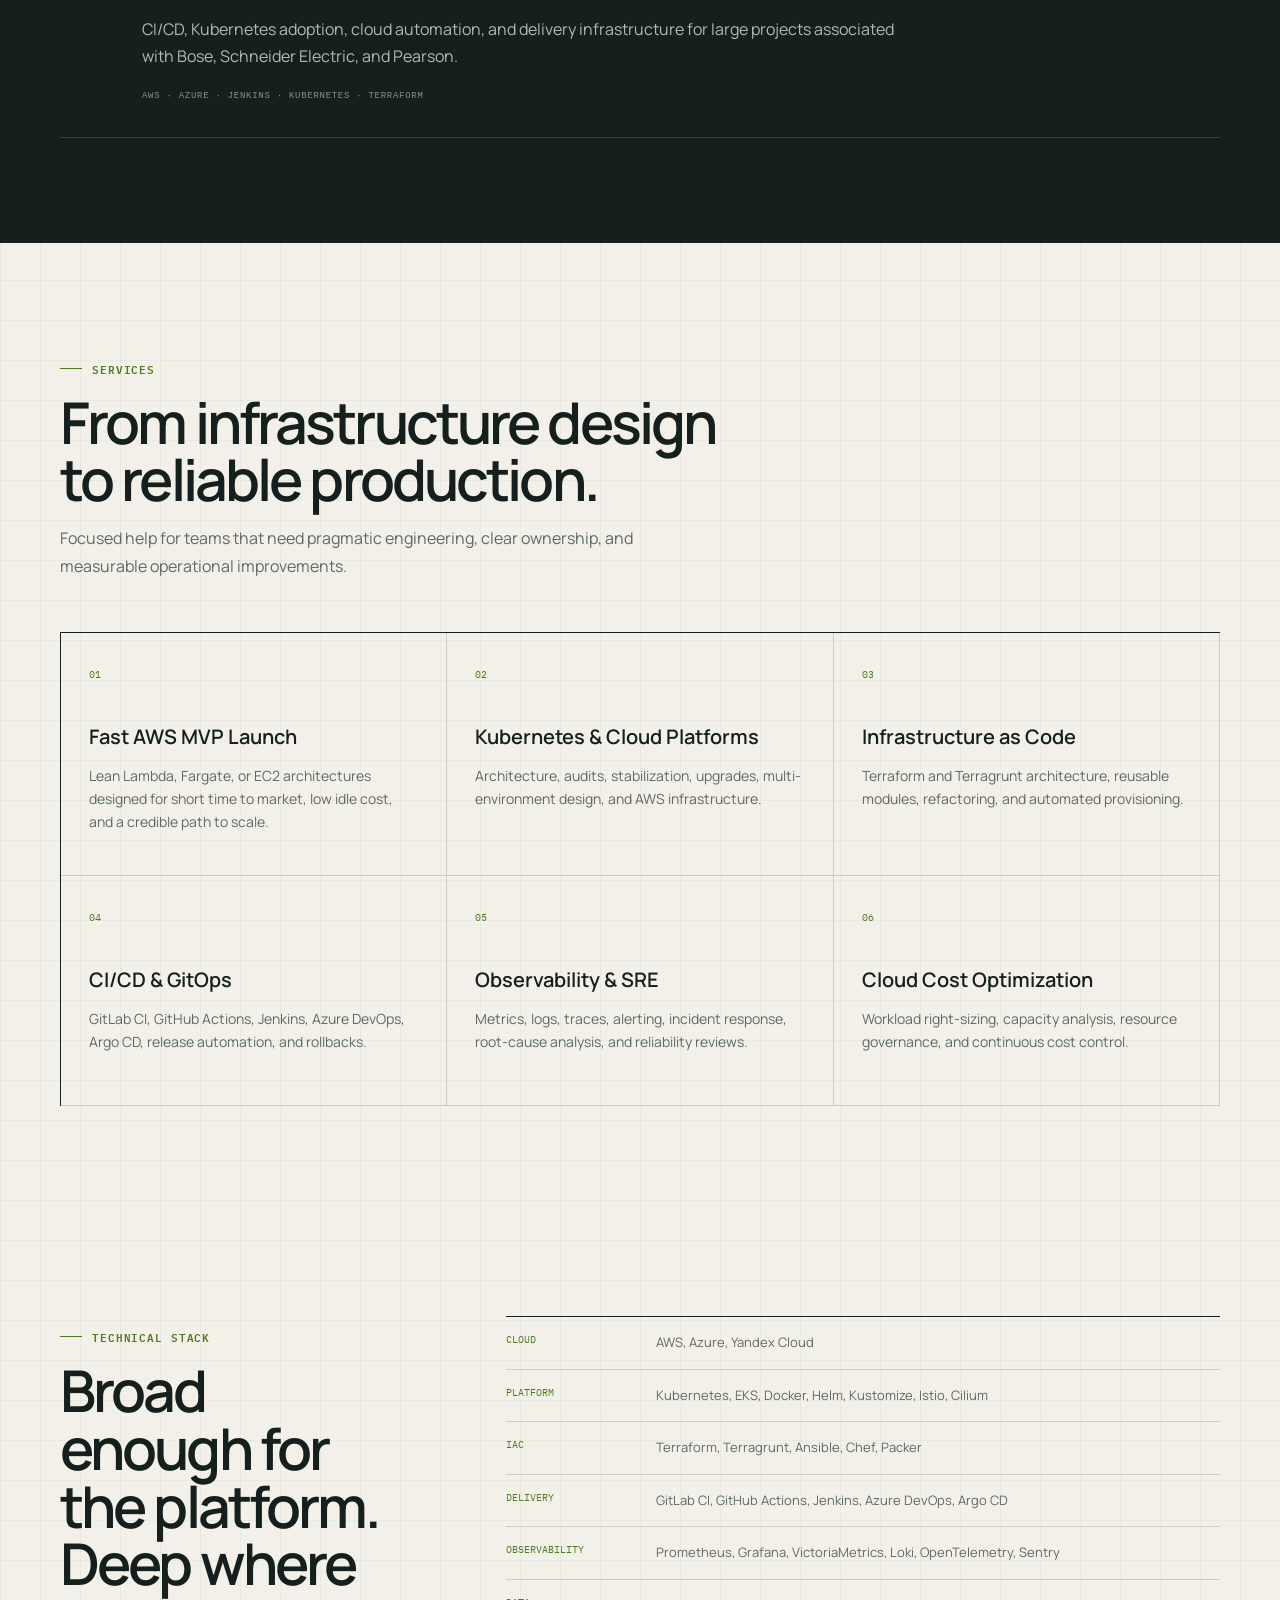
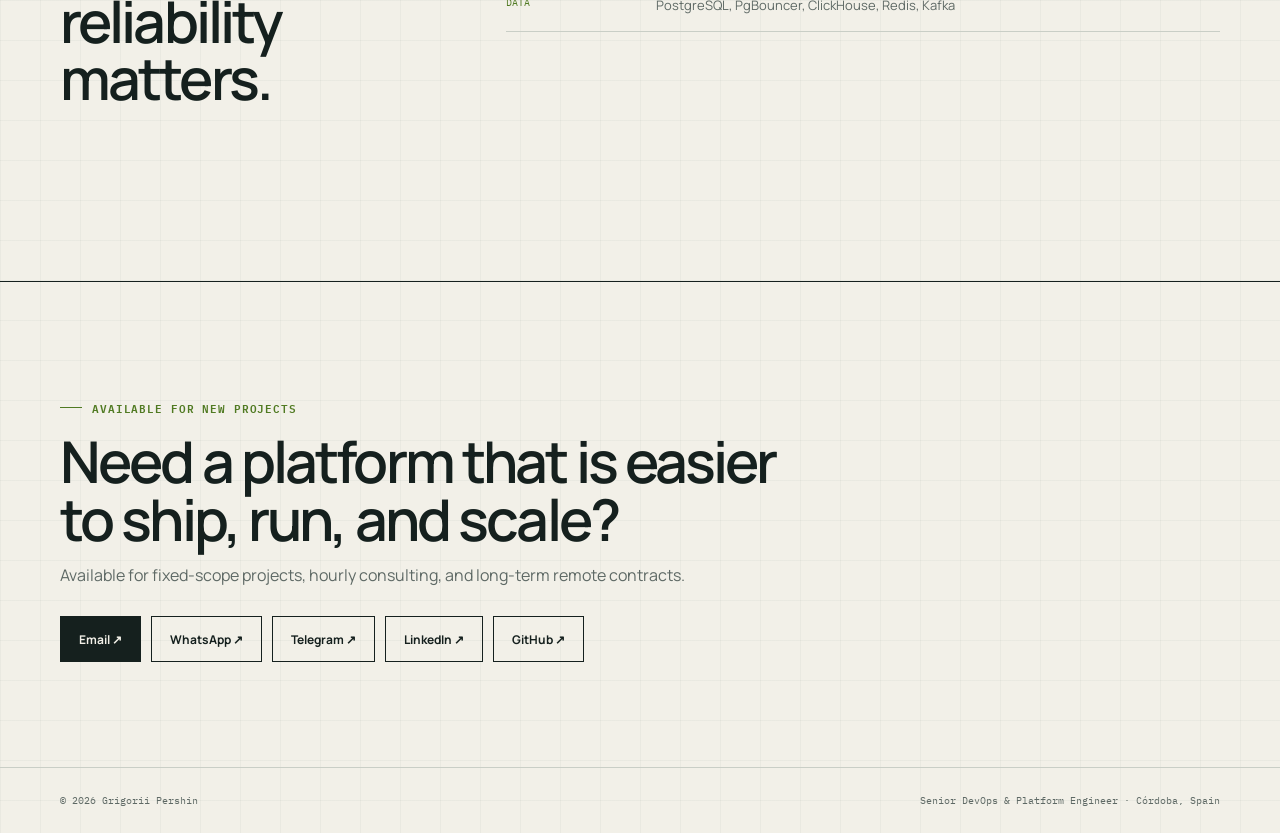
==== commit 0d09a788: "Redesign portfolio and articles" ====
--- a/index.html
+++ b/index.html
@@ -12,10 +12,11 @@
   <meta property="og:description" content="Reliable platforms. Faster delivery. Lower cloud cost."><meta property="og:site_name" content="Grigorii Pershin DevOps Portfolio">
   <meta name="twitter:card" content="summary"><meta name="twitter:title" content="Grigorii Pershin — Senior DevOps &amp; Platform Engineer"><meta name="twitter:description" content="Reliable platforms. Faster delivery. Lower cloud cost.">
   <script type="application/ld+json">{"@context":"https://schema.org","@type":["Person","ProfessionalService"],"name":"Grigorii Pershin","url":"https://vigregus.github.io/","email":"mailto:vigregus@gmail.com","jobTitle":"Senior DevOps & Platform Engineer","address":{"@type":"PostalAddress","addressLocality":"Córdoba","addressCountry":"ES"},"sameAs":["https://github.com/vigregus","https://www.linkedin.com/in/grigoriypershin/","https://t.me/vigregus"],"knowsAbout":["AWS","Kubernetes","Terraform","GitOps","CI/CD","Platform engineering","Observability","Cloud cost optimization"],"areaServed":"Worldwide"}</script>
-  <script>window.dataLayer=window.dataLayer||[];function gtag(){dataLayer.push(arguments)}gtag('consent','default',{ad_storage:'denied',analytics_storage:'denied',ad_user_data:'denied',ad_personalization:'denied'});if(localStorage.getItem('analytics_consent')==='granted')gtag('consent','update',{analytics_storage:'granted'});gtag('js',new Date());gtag('config','G-XRSKZ8BVP9',{anonymize_ip:true});</script><script async src="https://www.googletagmanager.com/gtag/js?id=G-XRSKZ8BVP9"></script>
+  <script>window.dataLayer=window.dataLayer||[];function gtag(){dataLayer.push(arguments)}gtag('consent','default',{ad_storage:'denied',analytics_storage:'denied',ad_user_data:'denied',ad_personalization:'denied'});gtag('js',new Date());gtag('config','G-XRSKZ8BVP9',{anonymize_ip:true});</script><script async src="https://www.googletagmanager.com/gtag/js?id=G-XRSKZ8BVP9"></script>
   <style>
     :root{--ink:#071317;--panel:#0c1c21;--panel2:#10272c;--paper:#f2f0e9;--muted:#a8b8b7;--line:rgba(231,242,238,.14);--acid:#b9ed62;--amber:#f2b45f}*{box-sizing:border-box}html{scroll-behavior:smooth}body{margin:0;background:var(--ink);color:var(--paper);font-family:Arial,Helvetica,sans-serif}a{color:inherit;text-decoration:none}.site-header{position:sticky;top:0;z-index:10;display:flex;align-items:center;justify-content:space-between;min-height:76px;padding:0 5vw;border-bottom:1px solid var(--line);background:rgba(7,19,23,.92);backdrop-filter:blur(16px)}.brand{font:800 14px ui-monospace,SFMono-Regular,Menlo,monospace;letter-spacing:.08em}.brand span,.eyebrow,.online,.article-card>span{color:var(--acid)}nav{display:flex;align-items:center;gap:34px;font-size:13px}nav a:not(.nav-cta){color:var(--muted)}nav a:hover{color:var(--acid)}.nav-cta{padding:11px 17px;border:1px solid var(--acid);color:var(--acid)}.hero{min-height:calc(100vh - 76px);display:grid;grid-template-columns:1.25fr .75fr;gap:8vw;align-items:center;padding:8vw 7vw;background:linear-gradient(rgba(255,255,255,.025) 1px,transparent 1px),linear-gradient(90deg,rgba(255,255,255,.025) 1px,transparent 1px);background-size:56px 56px}.eyebrow{display:flex;align-items:center;gap:10px;font:700 12px ui-monospace,SFMono-Regular,Menlo,monospace;letter-spacing:.12em;text-transform:uppercase}.eyebrow i{width:28px;height:1px;background:var(--acid)}.hero h1{margin:26px 0;max-width:900px;font-size:clamp(52px,7.2vw,108px);line-height:.91;letter-spacing:-.065em}.hero h1 em{color:var(--acid);font-style:normal}.hero-text{max-width:700px;color:var(--muted);font-size:18px;line-height:1.7}.actions,.contact-links{display:flex;flex-wrap:wrap;gap:12px;margin-top:34px}.button{display:inline-flex;min-height:50px;align-items:center;justify-content:center;padding:0 22px;border:1px solid var(--line);font-size:13px;font-weight:700;transition:.2s}.button.primary{border-color:var(--acid);background:var(--acid);color:var(--ink)}.button.secondary{background:rgba(255,255,255,.03)}.button:hover{transform:translateY(-2px)}.hero-panel{border:1px solid var(--line);background:rgba(12,28,33,.9);box-shadow:24px 24px 0 rgba(185,237,98,.035)}.terminal-bar{display:flex;gap:7px;padding:14px 16px;border-bottom:1px solid var(--line)}.terminal-bar span{width:7px;height:7px;border-radius:50%;background:#365158}.terminal-bar span:first-child{background:var(--amber)}.terminal-bar b{margin-left:auto;color:#678086;font:500 10px ui-monospace,SFMono-Regular,Menlo,monospace}.terminal-body{padding:14px 24px 24px}.terminal-body p{display:grid;grid-template-columns:100px 1fr;gap:16px;padding:15px 0;margin:0;border-bottom:1px solid var(--line);font:11px ui-monospace,SFMono-Regular,Menlo,monospace}.terminal-body p:last-child{border:0}.terminal-body i{color:#668086;font-style:normal}.terminal-body strong{font-weight:500}.online:before{content:'●';margin-right:8px}.metrics{display:grid;grid-template-columns:repeat(4,1fr);border-top:1px solid var(--line);border-bottom:1px solid var(--line)}.metrics div{padding:35px 5vw;border-right:1px solid var(--line)}.metrics div:last-child{border:0}.metrics strong{display:block;color:var(--acid);font:42px ui-monospace,SFMono-Regular,Menlo,monospace}.metrics span{display:block;margin-top:7px;color:var(--muted);font-size:11px;text-transform:uppercase;letter-spacing:.08em}.section{padding:120px 7vw}.section-heading{max-width:850px;margin-bottom:64px}.section-heading h2,.contact h2{margin:22px 0;font-size:clamp(38px,5vw,72px);line-height:1;letter-spacing:-.05em}.section-heading>p:last-child{max-width:630px;color:var(--muted);line-height:1.7}.split{max-width:none;display:grid;grid-template-columns:1fr .55fr;gap:10vw;align-items:end}.split>p{margin-bottom:8px;color:var(--muted);line-height:1.7}.service-grid{display:grid;grid-template-columns:repeat(3,1fr);border-top:1px solid var(--line);border-left:1px solid var(--line)}.service-card{min-height:265px;padding:30px;border-right:1px solid var(--line);border-bottom:1px solid var(--line)}.service-card:hover{background:var(--panel)}.service-card>span,.project-type{color:var(--acid);font:11px ui-monospace,SFMono-Regular,Menlo,monospace}.service-card h3{margin:42px 0 16px;font-size:21px}.service-card p{color:var(--muted);font-size:14px;line-height:1.65}.work{background:var(--paper);color:var(--ink)}.work .eyebrow,.work .project-type{color:#49702a}.work .eyebrow i{background:#49702a}.project-list{border-top:1px solid rgba(7,19,23,.18)}.project{display:grid;grid-template-columns:70px 1fr 190px;gap:28px;padding:42px 0;border-bottom:1px solid rgba(7,19,23,.18)}.project-index{color:#71807a;font:12px ui-monospace,SFMono-Regular,Menlo,monospace}.project h3{margin:10px 0 14px;font-size:29px;letter-spacing:-.035em}.project-main>p:not(.project-type){max-width:780px;color:#53605d;line-height:1.65}.project-stack{margin-top:22px;color:#65746f;font:9px ui-monospace,SFMono-Regular,Menlo,monospace;letter-spacing:.08em}.project>a,.project-status{padding-top:28px;color:#3f6623;font:10px ui-monospace,SFMono-Regular,Menlo,monospace;text-transform:uppercase;letter-spacing:.08em}.insights{background:var(--panel)}.insights-list{display:grid;gap:24px}.article-card{display:grid;grid-template-columns:1fr 150px;gap:40px;align-items:end;padding:42px;border:1px solid var(--line);background:linear-gradient(135deg,rgba(185,237,98,.08),rgba(255,255,255,.02))}.article-card h3{max-width:900px;margin:12px 0 16px;font-size:clamp(30px,4vw,56px);line-height:1.05;letter-spacing:-.045em}.article-card p:not(.project-type){max-width:760px;color:var(--muted);line-height:1.7}.article-card>span{font:11px ui-monospace,SFMono-Regular,Menlo,monospace;text-transform:uppercase;letter-spacing:.08em}.stack-section{display:grid;grid-template-columns:.9fr 1.1fr;gap:9vw}.stack-list{border-top:1px solid var(--line)}.stack-list div{display:grid;grid-template-columns:140px 1fr;gap:30px;padding:20px 0;border-bottom:1px solid var(--line)}.stack-list strong{color:var(--acid);font:11px ui-monospace,SFMono-Regular,Menlo,monospace;text-transform:uppercase}.stack-list span{color:var(--muted);font-size:14px;line-height:1.5}.contact{padding:120px 7vw;text-align:center;background:var(--panel)}.contact .eyebrow,.contact-links{justify-content:center}.contact>p:not(.eyebrow){color:var(--muted)}footer{display:flex;justify-content:space-between;gap:30px;padding:30px 5vw;border-top:1px solid var(--line);color:#718388;font:10px ui-monospace,SFMono-Regular,Menlo,monospace}.consent{position:fixed;left:18px;right:18px;bottom:18px;z-index:20;max-width:760px;margin:auto;padding:18px;border:1px solid var(--line);background:var(--panel);display:none;gap:18px;align-items:center}.consent p{margin:0;color:var(--muted);font-size:13px}.consent button{padding:9px 12px;border:1px solid var(--line);background:transparent;color:var(--paper);cursor:pointer}.consent .accept{background:var(--acid);color:var(--ink)}@media(max-width:980px){.hero{grid-template-columns:1fr}.hero-panel{max-width:620px}.metrics{grid-template-columns:repeat(2,1fr)}.service-grid{grid-template-columns:repeat(2,1fr)}.stack-section{grid-template-columns:1fr}}@media(max-width:700px){.site-header{min-height:64px}nav a:not(.nav-cta){display:none}.hero{min-height:auto;padding:90px 6vw}.hero h1{font-size:clamp(46px,14vw,72px)}.metrics,.service-grid{grid-template-columns:1fr}.metrics div{border-right:0;border-bottom:1px solid var(--line)}.section{padding:85px 6vw}.split{grid-template-columns:1fr;gap:18px}.project{grid-template-columns:38px 1fr}.project>a,.project-status{grid-column:2;padding:0}.article-card{grid-template-columns:1fr;padding:28px}.stack-list div{grid-template-columns:100px 1fr;gap:14px}footer{flex-direction:column}.consent{flex-direction:column;align-items:stretch}}
   </style>
+  <link rel="stylesheet" href="site-v2.css">
 </head>
 <body>
   <header class="site-header"><a class="brand" href="#top">GP<span>/</span>DEVOPS</a><nav><a href="#services">Services</a><a href="#work">Work</a><a href="#insights">Insights</a><a href="#stack">Stack</a><a class="nav-cta" href="#contact">Start a project</a></nav></header>
@@ -29,6 +30,4 @@
     <section class="contact" id="contact"><p class="eyebrow"><i></i>Available for new projects</p><h2>Need a platform that is easier<br>to ship, run, and scale?</h2><p>Available for fixed-scope projects, hourly consulting, and long-term remote contracts.</p><div class="contact-links"><a class="button primary" href="mailto:vigregus@gmail.com">Email ↗</a><a class="button secondary" href="https://wa.me/34610153572">WhatsApp ↗</a><a class="button secondary" href="https://t.me/vigregus">Telegram ↗</a><a class="button secondary" href="https://www.linkedin.com/in/grigoriypershin/">LinkedIn ↗</a><a class="button secondary" href="https://github.com/vigregus">GitHub ↗</a></div></section>
   </main>
   <footer><span>© 2026 Grigorii Pershin</span><span>Senior DevOps &amp; Platform Engineer · Córdoba, Spain</span></footer>
-  <aside class="consent" id="analytics-consent"><p>This site uses privacy-conscious Google Analytics to understand traffic sources and improve the portfolio.</p><div><button id="analytics-reject">Decline</button><button class="accept" id="analytics-accept">Accept analytics</button></div></aside>
-  <script>(function(){var c=localStorage.getItem('analytics_consent'),b=document.getElementById('analytics-consent');if(!c)b.style.display='flex';document.getElementById('analytics-accept').onclick=function(){localStorage.setItem('analytics_consent','granted');gtag('consent','update',{analytics_storage:'granted'});b.style.display='none'};document.getElementById('analytics-reject').onclick=function(){localStorage.setItem('analytics_consent','denied');b.style.display='none'};document.addEventListener('click',function(e){var l=e.target.closest('a');if(!l||localStorage.getItem('analytics_consent')!=='granted')return;gtag('event','contact_click',{link_url:l.getAttribute('href')||''})})})();</script>
 </body></html>
--- a/site-v2.css
+++ b/site-v2.css
@@ -0,0 +1,551 @@
+@import url('https://fonts.googleapis.com/css2?family=IBM+Plex+Mono:wght@400;500;600&family=Manrope:wght@400;500;600;700&display=swap');
+
+:root {
+  --v2-paper: #f2f0e8;
+  --v2-paper-deep: #e8e5da;
+  --v2-white: #faf9f4;
+  --v2-ink: #15201e;
+  --v2-muted: #5e6965;
+  --v2-line: #c9cec6;
+  --v2-signal: #507a22;
+  --v2-signal-soft: #dce8c8;
+  --v2-dark: #15201e;
+  --v2-dark-muted: #aebbb5;
+  --v2-max: 1160px;
+}
+
+* { box-sizing: border-box; }
+html { scroll-behavior: smooth; }
+body {
+  margin: 0;
+  background:
+    linear-gradient(rgba(21, 32, 30, .035) 1px, transparent 1px),
+    linear-gradient(90deg, rgba(21, 32, 30, .035) 1px, transparent 1px),
+    var(--v2-paper);
+  background-size: 40px 40px;
+  color: var(--v2-ink);
+  font-family: "Manrope", sans-serif;
+}
+a { color: inherit; }
+
+/* Shared navigation */
+body > nav,
+.site-header {
+  position: sticky;
+  top: 0;
+  z-index: 20;
+  width: 100%;
+  max-width: none;
+  min-height: 66px;
+  margin: 0;
+  padding: 0 max(24px, calc((100vw - var(--v2-max)) / 2));
+  display: flex;
+  align-items: center;
+  justify-content: space-between;
+  border-bottom: 1px solid var(--v2-line);
+  background: rgba(242, 240, 232, .92);
+  backdrop-filter: blur(16px);
+}
+.brand {
+  color: var(--v2-ink);
+  font: 600 12px "IBM Plex Mono", monospace;
+  letter-spacing: .06em;
+}
+.brand span { color: var(--v2-signal); }
+.site-header nav { display: flex; align-items: center; gap: 28px; font-size: 13px; }
+.site-header nav a:not(.nav-cta),
+.back { color: var(--v2-muted); }
+.site-header nav a:hover,
+.back:hover { color: var(--v2-ink); }
+.nav-cta {
+  padding: 9px 14px;
+  border: 1px solid var(--v2-ink);
+  color: var(--v2-ink);
+}
+
+/* Homepage */
+.site-header + main { display: flex; flex-direction: column; }
+.site-header + main > .hero {
+  order: 0;
+  position: relative;
+  width: min(calc(100% - 48px), var(--v2-max));
+  min-height: 650px;
+  margin: 0 auto;
+  padding: 126px 0 76px;
+  display: grid;
+  grid-template-columns: minmax(0, 1.45fr) minmax(290px, .55fr);
+  gap: 9vw;
+  align-items: end;
+  background: none;
+}
+.site-header + main > .hero::before {
+  content: "Grigorii Pershin";
+  position: absolute;
+  top: 76px;
+  left: 0;
+  color: var(--v2-ink);
+  font: 600 14px "IBM Plex Mono", monospace;
+  letter-spacing: .045em;
+  text-transform: uppercase;
+}
+.eyebrow {
+  color: var(--v2-signal);
+  font: 600 11px "IBM Plex Mono", monospace;
+  letter-spacing: .08em;
+}
+.eyebrow i { width: 22px; background: var(--v2-signal); }
+.site-header + main > .hero h1 {
+  max-width: 760px;
+  margin: 22px 0 0;
+  color: var(--v2-ink);
+  font-size: clamp(52px, 6vw, 82px);
+  line-height: .98;
+  letter-spacing: -.06em;
+  font-weight: 600;
+}
+.site-header + main > .hero h1 em { color: var(--v2-signal); }
+.hero-text {
+  max-width: 680px;
+  margin-top: 30px;
+  color: var(--v2-muted);
+  font-size: 17px;
+  line-height: 1.72;
+}
+.actions,
+.contact-links { gap: 10px; margin-top: 30px; }
+.button {
+  min-height: 46px;
+  padding: 0 18px;
+  border: 1px solid var(--v2-ink);
+  color: var(--v2-ink);
+  background: transparent;
+  font-size: 12px;
+  transition: transform .2s, background .2s;
+}
+.button.primary {
+  border-color: var(--v2-ink);
+  background: var(--v2-ink);
+  color: var(--v2-paper);
+}
+.button.secondary { background: transparent; }
+.button:hover { transform: translateY(-2px); }
+.hero-panel {
+  border: 0;
+  border-top: 1px solid var(--v2-ink);
+  background: transparent;
+  box-shadow: none;
+}
+.terminal-bar {
+  min-height: 42px;
+  padding: 13px 0;
+  border-bottom: 1px solid var(--v2-line);
+}
+.terminal-bar span { display: none; }
+.terminal-bar b {
+  margin: 0;
+  color: var(--v2-muted);
+  font: 500 10px "IBM Plex Mono", monospace;
+  text-transform: uppercase;
+  letter-spacing: .06em;
+}
+.terminal-body { padding: 0; }
+.terminal-body p {
+  grid-template-columns: 90px 1fr;
+  gap: 16px;
+  padding: 15px 0;
+  border-bottom: 1px solid var(--v2-line);
+  color: var(--v2-ink);
+  font: 11px "IBM Plex Mono", monospace;
+}
+.terminal-body p:last-child { border-bottom: 1px solid var(--v2-line); }
+.terminal-body i { color: var(--v2-muted); text-transform: uppercase; font-size: 9px; }
+.online { color: var(--v2-signal); font-weight: 600; }
+
+.metrics {
+  order: 1;
+  width: min(100%, var(--v2-max));
+  margin: 0 auto;
+  grid-template-columns: repeat(4, 1fr);
+  border-color: var(--v2-ink);
+  background: rgba(242, 240, 232, .76);
+}
+.metrics div { padding: 25px 24px; border-color: var(--v2-line); }
+.metrics div:first-child { padding-left: 0; }
+.metrics div:last-child { padding-right: 0; }
+.metrics strong {
+  color: var(--v2-ink);
+  font: 600 30px "Manrope", sans-serif;
+  letter-spacing: -.04em;
+}
+.metrics span { color: var(--v2-muted); font: 10px "IBM Plex Mono", monospace; }
+
+.section,
+.contact {
+  width: 100%;
+  padding: 105px max(24px, calc((100vw - var(--v2-max)) / 2));
+}
+.section-heading { max-width: none; margin-bottom: 52px; }
+.section-heading h2,
+.contact h2 {
+  margin: 16px 0;
+  color: inherit;
+  font-size: clamp(36px, 4.5vw, 58px);
+  line-height: 1;
+  letter-spacing: -.05em;
+  font-weight: 600;
+}
+.section-heading > p:last-child,
+.split > p { color: var(--v2-muted); line-height: 1.72; }
+.split { grid-template-columns: .8fr 1.2fr; gap: 8vw; }
+.split > p { max-width: 610px; justify-self: end; }
+
+.insights { order: 2; background: transparent; color: var(--v2-ink); }
+.work { order: 3; background: var(--v2-dark); color: var(--v2-paper); }
+.site-header + main > .section:not(.work):not(.insights):not(.stack-section) { order: 4; }
+.stack-section { order: 5; }
+.contact { order: 6; }
+
+.insights-list { gap: 0; border-top: 1px solid var(--v2-ink); }
+.article-card {
+  grid-template-columns: 1fr 110px;
+  gap: 32px;
+  padding: 32px 0;
+  border: 0;
+  border-bottom: 1px solid var(--v2-line);
+  background: transparent;
+  transition: padding .2s, background .2s;
+}
+.article-card:hover { padding-left: 14px; background: rgba(255, 255, 255, .3); }
+.article-card h3 {
+  max-width: 850px;
+  margin: 10px 0 12px;
+  font-size: clamp(27px, 3.2vw, 42px);
+  line-height: 1.12;
+  letter-spacing: -.04em;
+  font-weight: 600;
+}
+.article-card p:not(.project-type) { color: var(--v2-muted); font-size: 14px; }
+.article-card > span,
+.project-type { color: var(--v2-signal); font: 10px "IBM Plex Mono", monospace; }
+
+.work .eyebrow,
+.work .project-type { color: #c3e594; }
+.work .eyebrow i { background: #c3e594; }
+.work .section-heading > p:last-child,
+.work .split > p,
+.work .project-main > p:not(.project-type) { color: var(--v2-dark-muted); }
+.project-list { border-color: rgba(242, 240, 232, .35); }
+.project {
+  grid-template-columns: 54px 1fr 180px;
+  gap: 28px;
+  padding: 36px 0;
+  border-color: rgba(242, 240, 232, .16);
+}
+.project-index { color: #82918b; }
+.project h3 { color: var(--v2-paper); font-size: 27px; font-weight: 600; }
+.project-stack { color: #82918b; }
+.project > a,
+.project-status { color: #c3e594; }
+
+.service-grid {
+  grid-template-columns: repeat(3, 1fr);
+  border-color: var(--v2-ink);
+}
+.service-card {
+  min-height: 230px;
+  padding: 28px;
+  border-color: var(--v2-line);
+  background: transparent;
+}
+.service-card:hover { background: rgba(255, 255, 255, .32); }
+.service-card > span { color: var(--v2-signal); font: 10px "IBM Plex Mono", monospace; }
+.service-card h3 { margin: 40px 0 12px; font-size: 20px; font-weight: 600; }
+.service-card p { color: var(--v2-muted); }
+
+.stack-section { grid-template-columns: .65fr 1.35fr; gap: 8vw; }
+.stack-list { border-color: var(--v2-ink); }
+.stack-list div { grid-template-columns: 120px 1fr; padding: 16px 0; border-color: var(--v2-line); }
+.stack-list strong { color: var(--v2-signal); font: 10px "IBM Plex Mono", monospace; }
+.stack-list span { color: var(--v2-muted); font-size: 13px; }
+
+.contact {
+  text-align: left;
+  border-top: 1px solid var(--v2-ink);
+  background: transparent;
+}
+.contact .eyebrow,
+.contact-links { justify-content: flex-start; }
+.contact > p:not(.eyebrow) { color: var(--v2-muted); }
+.contact h2 { max-width: 830px; }
+body > footer {
+  padding: 26px max(24px, calc((100vw - var(--v2-max)) / 2));
+  border-color: var(--v2-line);
+  color: var(--v2-muted);
+  font: 10px "IBM Plex Mono", monospace;
+}
+/* Articles */
+body > nav + .hero {
+  width: min(calc(100% - 48px), var(--v2-max));
+  max-width: var(--v2-max);
+  min-height: 0;
+  margin: 0 auto;
+  padding: 96px 0 72px;
+  display: block;
+  border: 0;
+  border-bottom: 1px solid var(--v2-ink);
+  background: transparent;
+}
+body > nav + .hero::before {
+  content: "Grigorii Pershin";
+  display: block;
+  margin-bottom: 24px;
+  color: var(--v2-ink);
+  font: 600 13px "IBM Plex Mono", monospace;
+  letter-spacing: .045em;
+  text-transform: uppercase;
+}
+body > nav + .hero h1 {
+  max-width: 1050px;
+  margin: 18px 0 24px;
+  color: var(--v2-ink);
+  font-size: clamp(46px, 6vw, 78px);
+  line-height: 1;
+  letter-spacing: -.055em;
+  font-weight: 600;
+}
+.deck {
+  max-width: 780px;
+  color: var(--v2-muted);
+  font-size: 19px;
+  line-height: 1.65;
+}
+.meta {
+  display: flex;
+  flex-wrap: wrap;
+  gap: 10px 24px;
+  margin-top: 30px;
+  color: var(--v2-muted);
+  font: 10px "IBM Plex Mono", monospace;
+  text-transform: uppercase;
+  letter-spacing: .04em;
+}
+.meta span::before { display: none; }
+
+.content {
+  width: min(calc(100% - 48px), 900px);
+  max-width: 900px;
+  margin: 0 auto;
+  padding: 80px 0 110px;
+  color: var(--v2-ink);
+  font-family: "Manrope", sans-serif;
+  font-size: 17px;
+  line-height: 1.8;
+}
+.content > p,
+.content > ul,
+.content > ol { max-width: 760px; }
+.content .lead {
+  max-width: 820px;
+  margin: 0 0 54px;
+  color: var(--v2-ink);
+  font-size: 23px;
+  line-height: 1.58;
+}
+.content h2 {
+  max-width: 800px;
+  margin: 82px 0 22px;
+  padding-top: 0;
+  border: 0;
+  color: var(--v2-ink);
+  font-size: clamp(30px, 4vw, 43px);
+  line-height: 1.12;
+  letter-spacing: -.04em;
+  font-weight: 600;
+}
+.content h2::before {
+  content: "//";
+  display: block;
+  margin-bottom: 12px;
+  color: var(--v2-signal);
+  font: 600 11px "IBM Plex Mono", monospace;
+  letter-spacing: 0;
+}
+.content h3 {
+  max-width: 760px;
+  margin: 42px 0 14px;
+  color: var(--v2-ink);
+  font-size: 21px;
+  line-height: 1.3;
+  font-weight: 600;
+}
+.content p,
+.content li { color: #35413e; }
+.content strong { color: var(--v2-ink); }
+.content ul,
+.content ol { padding-left: 24px; }
+.content li { margin: 8px 0; }
+.content a { color: var(--v2-signal); text-decoration: underline; text-underline-offset: 3px; }
+
+.callout {
+  max-width: 820px;
+  margin: 50px 0;
+  padding: 24px 26px;
+  border: 0;
+  border-left: 3px solid var(--v2-signal);
+  background: var(--v2-signal-soft);
+  color: var(--v2-ink);
+}
+.callout strong { color: var(--v2-signal); font: 600 10px "IBM Plex Mono", monospace; text-transform: uppercase; }
+.callout p { margin: 9px 0 0; color: var(--v2-ink); }
+
+pre {
+  max-width: 820px;
+  overflow-x: auto;
+  margin: 28px 0;
+  padding: 24px;
+  border: 0;
+  border-radius: 0;
+  background: var(--v2-dark);
+  color: #dce8df;
+  font: 13px/1.65 "IBM Plex Mono", monospace;
+}
+.flow {
+  max-width: 900px;
+  margin: 32px 0;
+  padding: 24px;
+  border: 1px solid var(--v2-line);
+  background: rgba(250, 249, 244, .72);
+}
+.flow span {
+  border: 1px solid var(--v2-line);
+  background: var(--v2-white);
+  color: var(--v2-ink);
+  font: 10px "IBM Plex Mono", monospace;
+}
+.flow b { color: var(--v2-signal); }
+
+.matrix,
+table {
+  width: 100%;
+  margin: 30px 0;
+  border: 1px solid var(--v2-line);
+  background: rgba(250, 249, 244, .72);
+  color: var(--v2-ink);
+}
+.matrix .row { border-color: var(--v2-line); }
+.matrix .row.head,
+thead { background: var(--v2-dark); color: var(--v2-paper); }
+.matrix .row strong,
+.matrix .row span,
+th,
+td { border-color: var(--v2-line); }
+.matrix .row:not(.head) strong { color: var(--v2-signal); }
+th { color: var(--v2-paper); font: 600 10px "IBM Plex Mono", monospace; text-transform: uppercase; }
+td { color: #35413e; }
+
+.figure {
+  width: calc(100% + 120px);
+  margin: 52px -60px;
+  padding: 30px;
+  border: 0;
+  border-radius: 0;
+  background: var(--v2-dark);
+  color: var(--v2-paper);
+}
+.figure h3 { margin-top: 0; color: var(--v2-paper); font: 500 13px "IBM Plex Mono", monospace; }
+.figure p,
+.figure .caption { color: var(--v2-dark-muted); }
+.figure .node,
+.figure .arch,
+.figure .traffic-card,
+.figure .step,
+.figure .assumptions div {
+  border-color: rgba(242, 240, 232, .16);
+  background: rgba(255, 255, 255, .035);
+  color: var(--v2-paper);
+}
+.figure .node { color: var(--v2-paper); }
+.figure .arrow,
+.figure .num,
+.figure .assumptions strong { color: #c3e594; }
+.figure table { background: transparent; }
+.sources {
+  margin-top: 72px;
+  padding: 28px;
+  border: 1px solid var(--v2-line);
+  background: rgba(250, 249, 244, .72);
+}
+.sources h3 { margin-top: 0; }
+.sources .note { color: var(--v2-muted); }
+
+.cta {
+  max-width: 900px;
+  margin: 90px 0 0;
+  padding: 36px;
+  border: 0;
+  background: var(--v2-dark);
+  color: var(--v2-paper);
+}
+.cta p { color: var(--v2-paper); font-size: 22px; line-height: 1.45; }
+.cta .btn {
+  display: inline-flex;
+  margin-top: 10px;
+  padding: 12px 16px;
+  border: 1px solid #c3e594;
+  color: #c3e594;
+  font: 600 11px "IBM Plex Mono", monospace;
+  text-decoration: none;
+}
+
+@media (max-width: 900px) {
+  .site-header + main > .hero { grid-template-columns: 1fr; gap: 54px; }
+  .hero-panel { max-width: 620px; }
+  .split,
+  .stack-section { grid-template-columns: 1fr; gap: 28px; }
+  .split > p { justify-self: start; }
+  .figure { width: 100%; margin-left: 0; margin-right: 0; }
+}
+
+@media (max-width: 700px) {
+  body > nav,
+  .site-header { min-height: 62px; padding: 0 16px; }
+  .site-header nav a:not(.nav-cta) { display: none; }
+  .site-header + main > .hero,
+  body > nav + .hero { width: calc(100% - 32px); }
+  .site-header + main > .hero { padding: 116px 0 64px; }
+  .site-header + main > .hero::before { top: 66px; }
+  .site-header + main > .hero h1 { font-size: clamp(46px, 14vw, 66px); }
+  .metrics { grid-template-columns: repeat(2, 1fr); width: calc(100% - 32px); }
+  .metrics div:first-child { padding-left: 16px; }
+  .metrics div:nth-child(3) { border-top: 1px solid var(--v2-line); }
+  .metrics div:nth-child(4) { border-top: 1px solid var(--v2-line); }
+  .section,
+  .contact { padding: 78px 16px; }
+  .article-card { grid-template-columns: 1fr; gap: 10px; }
+  .article-card > span { margin-top: 8px; }
+  .service-grid { grid-template-columns: 1fr; }
+  .project { grid-template-columns: 38px 1fr; }
+  .project > a,
+  .project-status { grid-column: 2; padding-top: 0; }
+  .stack-list div { grid-template-columns: 95px 1fr; gap: 14px; }
+  body > nav + .hero { padding: 72px 0 54px; }
+  body > nav + .hero h1 { font-size: clamp(40px, 12vw, 58px); }
+  .content { width: calc(100% - 32px); padding: 60px 0 84px; font-size: 16px; }
+  .content .lead { font-size: 20px; }
+  .content h2 { margin-top: 64px; }
+  .flow { align-items: stretch; }
+  .flow span { width: 100%; }
+  .matrix { overflow-x: auto; }
+  .matrix .row { min-width: 720px; }
+  .figure { padding: 20px 16px; overflow-x: auto; }
+  .figure svg { min-width: 720px; }
+  .grid4,
+  .traffic,
+  .decision { grid-template-columns: 1fr; }
+  body > footer { padding: 24px 16px; flex-direction: column; }
+}
+
+@media (prefers-reduced-motion: reduce) {
+  html { scroll-behavior: auto; }
+  *, *::before, *::after { transition-duration: .01ms !important; }
+}
